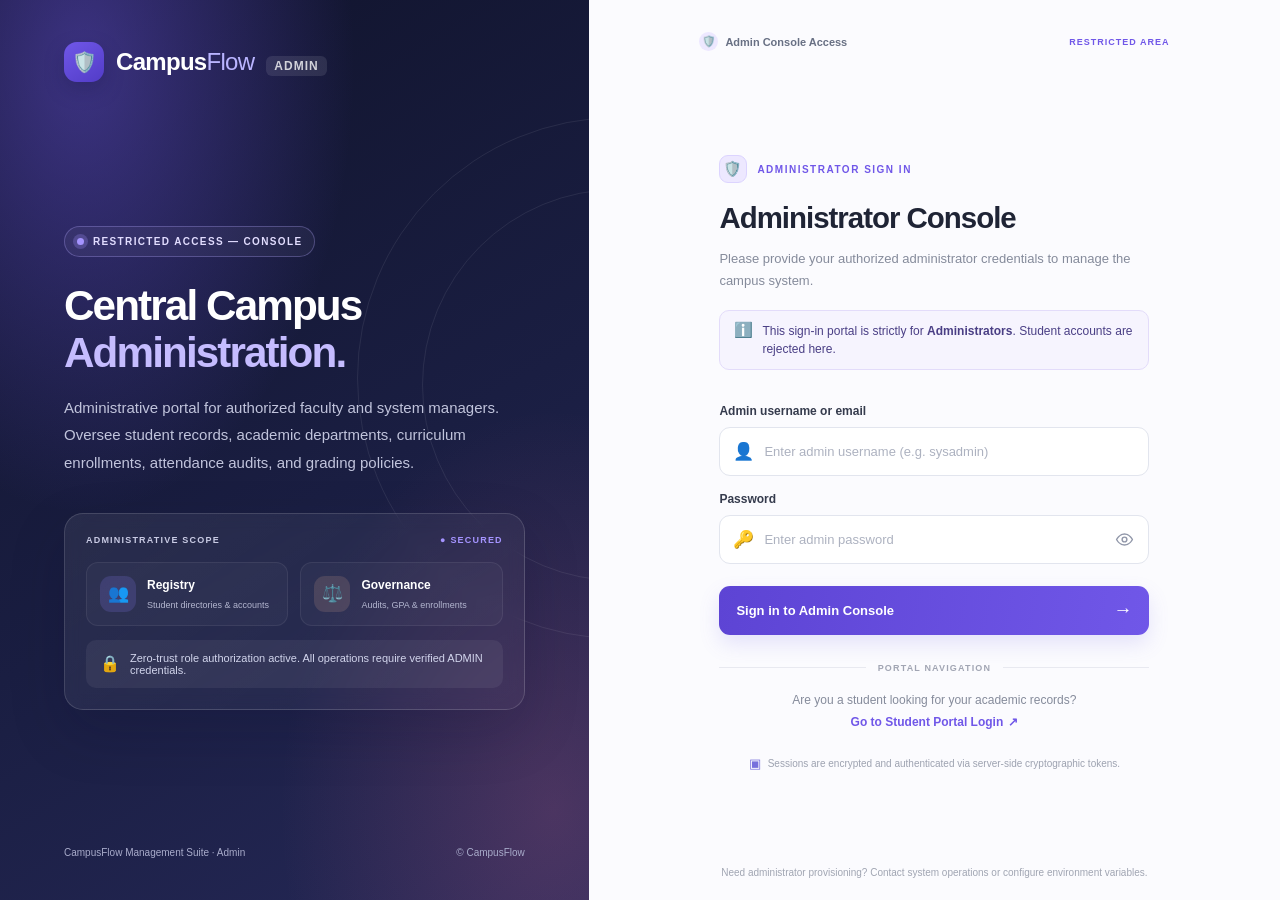
==== frontend/admin-login.html @ 9477fa02 "feat: implement completely separate portals and distinct login pages for admin and student" ====
<!doctype html>
<html lang="en">
<head>
  <meta charset="utf-8">
  <meta name="viewport" content="width=device-width, initial-scale=1">
  <title>CampusFlow | Admin Console Sign In</title>
  <link rel="stylesheet" href="style.css">
  <script src="admin-login.js" defer></script>
</head>
<body>
<div class="auth-screen">
  <div class="auth-layout">

    <!-- LEFT: Administrative security showcase -->
    <aside class="auth-showcase" style="background: radial-gradient(ellipse at 14% 7%, rgba(112, 87, 232, 0.45), transparent 38%), radial-gradient(ellipse at 94% 90%, rgba(237, 112, 154, 0.2), transparent 35%), linear-gradient(150deg, #10132b 0%, #1a1e42 55%, #252857 100%);" aria-label="Administrator Console Introduction">
      <a class="auth-showcase-brand" href="/admin-login.html">
        <span class="brand-icon" style="background: linear-gradient(145deg, #7057e8, #523cc7);">🛡️</span>
        <span>Campus<span class="brand-light">Flow</span> <small style="font-size:12px;opacity:0.8;font-weight:700;letter-spacing:1px;margin-left:6px;padding:3px 8px;border-radius:6px;background:rgba(255,255,255,0.12);">ADMIN</small></span>
      </a>
      <div class="showcase-content">
        <span class="showcase-pill" style="border-color:rgba(180,165,255,0.3);color:#e2ddff;">
          <span class="live-dot" style="background:#a594ff;box-shadow:0 0 0 4px rgba(165,148,255,0.25);"></span> RESTRICTED ACCESS — CONSOLE
        </span>
        <h2>Central Campus<br><span style="color:#c5bcff;">Administration.</span></h2>
        <p>Administrative portal for authorized faculty and system managers. Oversee student records, academic departments, curriculum enrollments, attendance audits, and grading policies.</p>
        
        <div class="showcase-visual" style="border-color:rgba(255,255,255,0.15);" aria-hidden="true">
          <div class="visual-topline">
            <span>ADMINISTRATIVE SCOPE</span>
            <span class="visual-status" style="color:#a594ff;">● SECURED</span>
          </div>
          <div class="visual-stat-row">
            <div class="visual-stat">
              <span class="visual-icon violet">👥</span>
              <strong>Registry</strong>
              <small>Student directories & accounts</small>
            </div>
            <div class="visual-stat">
              <span class="visual-icon peach">⚖️</span>
              <strong>Governance</strong>
              <small>Audits, GPA & enrollments</small>
            </div>
          </div>
          <div style="margin-top:14px;padding:12px 14px;border-radius:10px;background:rgba(255,255,255,0.06);font-size:11px;color:#d2d5ec;display:flex;align-items:center;gap:10px;">
            <span style="font-size:16px;">🔒</span>
            <span>Zero-trust role authorization active. All operations require verified ADMIN credentials.</span>
          </div>
        </div>
      </div>
      <div class="showcase-footer">
        <span>CampusFlow Management Suite · Admin</span>
        <span>© CampusFlow</span>
      </div>
    </aside>

    <!-- RIGHT: Admin sign-in panel -->
    <main class="auth-panel">
      <div class="auth-panel-top">
        <span class="secure-label">
          <span style="background:#ede8ff;color:#5b45d9;">🛡️</span> Admin Console Access
        </span>
        <span class="auth-step-label" style="color:#7057e8;">RESTRICTED AREA</span>
      </div>

      <section class="auth-card">
        <div class="auth-mobile-brand">
          <span class="brand-icon">🛡️</span>
          <span>Campus<span class="brand-light">Flow</span> Admin</span>
        </div>

        <div class="auth-heading-mark" style="color:#7057e8;">
          <span class="heading-mark-icon" style="background:#ede8ff;color:#5b45d9;border-color:#dcd4ff;">🛡️</span>
          <span>ADMINISTRATOR SIGN IN</span>
        </div>

        <h1>Administrator Console</h1>
        <p class="subtitle">Please provide your authorized administrator credentials to manage the campus system.</p>

        <!-- SECURITY NOTICE BANNER -->
        <div style="margin-top:18px;padding:11px 14px;border-radius:10px;background:#f6f4fe;border:1px solid #e3dcfa;color:#4a3f85;font-size:12px;line-height:1.5;display:flex;align-items:flex-start;gap:9px;">
          <span style="font-size:15px;line-height:1;">ℹ️</span>
          <div>This sign-in portal is strictly for <strong>Administrators</strong>. Student accounts are rejected here.</div>
        </div>

        <!-- ADMIN LOGIN FORM -->
        <form id="adminLoginForm" class="auth-form" novalidate>
          <label for="adminUsername">Admin username or email</label>
          <div class="auth-input-wrap">
            <span class="input-icon" aria-hidden="true">👤</span>
            <input id="adminUsername" autocomplete="username" required placeholder="Enter admin username (e.g. sysadmin)">
          </div>

          <label for="adminPassword">Password</label>
          <div class="auth-input-wrap">
            <span class="input-icon" aria-hidden="true">🔑</span>
            <input id="adminPassword" type="password" autocomplete="current-password" required placeholder="Enter admin password">
            <button type="button" class="password-toggle" data-toggle-password="adminPassword" aria-label="Show password" aria-pressed="false">
              <svg viewBox="0 0 24 24" aria-hidden="true">
                <path class="eye-open" d="M2 12s3.6-7 10-7 10 7 10 7-3.6 7-10 7S2 12 2 12Z"/>
                <circle class="eye-open" cx="12" cy="12" r="3"/>
                <path class="eye-closed" d="M3 3l18 18M10.6 5.1A10.4 10.4 0 0 1 12 5c6.4 0 10 7 10 7a17 17 0 0 1-3.1 3.9M6.6 6.6C3.8 8.4 2 12 2 12s3.6 7 10 7a9.7 9.7 0 0 0 5.4-1.6M9.9 9.9a3 3 0 0 0 4.2 4.2"/>
              </svg>
            </button>
          </div>

          <p class="caps-warning hidden" id="adminCaps">⚠ Caps Lock is on</p>
          <p id="adminMessage" class="auth-message hidden" aria-live="polite"></p>

          <button class="primary-button auth-submit" id="adminSubmit" type="submit" style="background:linear-gradient(100deg,#5d44d4,#7057e8);">
            <span>Sign in to Admin Console</span>
            <span aria-hidden="true">→</span>
          </button>
        </form>

        <div class="auth-divider">
          <span></span>
          <small>PORTAL NAVIGATION</small>
          <span></span>
        </div>

        <!-- QUICK PORTAL SWITCHER -->
        <p class="auth-switch" style="margin-top:20px;">
          Are you a student looking for your academic records?
          <br>
          <a href="/student-login.html" class="text-button" style="display:inline-flex;align-items:center;gap:5px;margin-top:6px;font-weight:750;color:#7057e8;text-decoration:none;">
            <span>Go to Student Portal Login</span>
            <span>↗</span>
          </a>
        </p>

        <p class="auth-footnote">
          <span aria-hidden="true">▣</span>
          Sessions are encrypted and authenticated via server-side cryptographic tokens.
        </p>
      </section>

      <p class="auth-panel-bottom">
        Need administrator provisioning? Contact system operations or configure environment variables.
      </p>
    </main>
  </div>
</div>
</body>
</html>
---- frontend/style.css ----
:root {
  --purple: #7057e8;
  --purple-dark: #5d43d4;
  --purple-light: #f0edff;
  --ink: #292640;
  --muted: #89869f;
  --border: #ebe9f3;
  --surface: #fff;
  --page: #f8f7fc;
  --green: #20b58b;
  --orange: #fa9b4f;
  --pink: #ed709a;
}

* {
  box-sizing: border-box;
}

body {
  margin: 0;
  background: var(--page);
  color: var(--ink);
  font: 14px Inter, -apple-system, BlinkMacSystemFont, "Segoe UI", sans-serif;
}

button,
input,
select {
  font: inherit;
}

button {
  cursor: pointer;
}

button:focus-visible,
input:focus-visible,
select:focus-visible {
  outline: 2px solid var(--purple);
  outline-offset: 2px;
}

.hidden {
  display: none !important;
}

/* SIDEBAR */

.sidebar {
  position: fixed;
  inset: 0 auto 0 0;
  width: 248px;
  padding: 28px 16px 20px;
  background: radial-gradient(ellipse at 15% 0%, rgba(130, 112, 255, 0.28), transparent 50%),
              radial-gradient(ellipse at 95% 85%, rgba(237, 112, 154, 0.16), transparent 45%),
              linear-gradient(175deg, #181c38 0%, #22254b 55%, #181a36 100%);
  border-right: 1px solid rgba(255, 255, 255, 0.08);
  box-shadow: 4px 0 24px rgba(16, 14, 52, 0.2);
  display: flex;
  flex-direction: column;
  z-index: 10;
  overflow-y: auto;
}

.brand {
  display: flex;
  align-items: center;
  gap: 12px;
  padding: 0 10px 32px;
  color: #ffffff;
  text-decoration: none;
  font-size: 20px;
  font-weight: 800;
  letter-spacing: -0.5px;
}

.brand-icon {
  width: 38px;
  height: 38px;
  display: grid;
  place-items: center;
  border-radius: 12px;
  background: linear-gradient(135deg, #9a8bff, #7163ed);
  box-shadow: 0 8px 20px rgba(112, 99, 237, 0.4);
  color: white;
  font-size: 20px;
  font-weight: 800;
}

.brand-light {
  font-weight: 500;
  color: #b9b4ff;
}

.side-label,
.eyebrow {
  font-size: 10px;
  font-weight: 800;
  letter-spacing: 1.4px;
}

.side-label {
  color: #8f8bb3;
  padding-left: 12px;
  margin: 0 0 14px;
  text-transform: uppercase;
}

.eyebrow {
  color: #a29eb8;
}

.navigation {
  display: grid;
  gap: 6px;
}

.nav-item {
  width: 100%;
  border: 0;
  background: transparent;
  color: #b7b4d3;
  border-radius: 12px;
  padding: 9px 12px;
  display: flex;
  align-items: center;
  gap: 10px;
  text-align: left;
  font-weight: 600;
  font-size: 13.5px;
  transition: all 0.2s cubic-bezier(0.4, 0, 0.2, 1);
  position: relative;
}

.nav-label {
  flex: 1;
}

.nav-icon {
  width: 30px;
  height: 30px;
  display: inline-grid;
  place-items: center;
  border-radius: 9px;
  font-size: 13.5px;
  transition: transform 0.2s ease, background 0.2s ease;
  flex-shrink: 0;
}

.nav-item:hover .nav-icon {
  transform: scale(1.12);
}

/* Individual page icon colors */
.nav-item[data-page="overview"] .nav-icon {
  background: rgba(147, 112, 255, 0.22);
  color: #b8a6ff;
}

.nav-item[data-page="students"] .nav-icon {
  background: rgba(32, 181, 139, 0.22);
  color: #4ade80;
}

.nav-item[data-page="departments"] .nav-icon {
  background: rgba(250, 155, 79, 0.22);
  color: #fb923c;
}

.nav-item[data-page="courses"] .nav-icon {
  background: rgba(56, 189, 248, 0.22);
  color: #38bdf8;
}

.nav-item[data-page="enrollments"] .nav-icon {
  background: rgba(192, 132, 252, 0.22);
  color: #d8b4fe;
}

.nav-item[data-page="attendance"] .nav-icon {
  background: rgba(237, 112, 154, 0.22);
  color: #f472b6;
}

.nav-item[data-page="grades"] .nav-icon {
  background: rgba(251, 191, 36, 0.22);
  color: #fbbf24;
}

.nav-item[data-page="reports"] .nav-icon {
  background: rgba(45, 212, 191, 0.22);
  color: #2dd4bf;
}

.nav-item:hover {
  background: rgba(255, 255, 255, 0.08);
  color: #ffffff;
  transform: translateX(3px);
}

.nav-item.active {
  background: linear-gradient(135deg, #7057e8, #866ff3);
  color: #ffffff;
  box-shadow: 0 6px 18px rgba(112, 87, 232, 0.45);
  transform: translateX(0);
}

.nav-item.active .nav-icon {
  background: rgba(255, 255, 255, 0.24) !important;
  color: #ffffff !important;
  box-shadow: 0 2px 6px rgba(0, 0, 0, 0.15);
}

/* Nav Counter Badges */
#navStudentCount,
#navEnrollmentCount {
  background: rgba(255, 255, 255, 0.12);
  color: #cfcbf5;
  font-size: 11px;
  font-weight: 750;
  padding: 2px 7px;
  border-radius: 10px;
  border: 1px solid rgba(255, 255, 255, 0.1);
  min-width: 14px;
  text-align: center;
  transition: all 0.2s ease;
}

.nav-item:hover #navStudentCount,
.nav-item:hover #navEnrollmentCount {
  background: rgba(255, 255, 255, 0.2);
  color: #ffffff;
}

.nav-item.active #navStudentCount,
.nav-item.active #navEnrollmentCount {
  background: rgba(255, 255, 255, 0.28);
  color: #ffffff;
  border-color: rgba(255, 255, 255, 0.4);
}

/* Sidebar Help Banner */
.sidebar-help {
  margin-top: auto;
  padding: 16px;
  background: linear-gradient(145deg, rgba(112, 87, 232, 0.24), rgba(237, 112, 154, 0.14));
  border: 1px solid rgba(255, 255, 255, 0.12);
  border-radius: 16px;
  box-shadow: inset 0 1px 1px rgba(255, 255, 255, 0.15);
}

.sidebar-help h3 {
  margin: 0 0 6px;
  font-size: 13px;
  font-weight: 750;
  color: #ffffff;
  display: flex;
  align-items: center;
  gap: 6px;
}

.sidebar-help h3::before {
  content: "✦";
  color: #fbbf24;
  font-size: 12px;
}

.sidebar-help p {
  color: #aba6cf;
  line-height: 1.5;
  font-size: 11.5px;
  margin: 0 0 10px;
}

.sidebar-help .text-button {
  border: 0;
  background: rgba(112, 87, 232, 0.35);
  color: #d8d3ff;
  font-weight: 700;
  font-size: 11px;
  padding: 6px 12px;
  border-radius: 8px;
  border: 1px solid rgba(255, 255, 255, 0.15);
  transition: all 0.2s ease;
  cursor: pointer;
}

.sidebar-help .text-button:hover {
  background: var(--purple);
  color: #ffffff;
  transform: translateY(-1px);
  box-shadow: 0 4px 12px rgba(112, 87, 232, 0.4);
}

.text-button {
  border: 0;
  background: transparent;
  color: var(--purple);
  font-weight: 700;
  padding: 6px 0;
}

/* MAIN LAYOUT */

.main-content {
  margin-left: 248px;
  min-height: 100vh;
  padding: 0 35px 45px;
}

.topbar {
  min-height: 72px;
  display: flex;
  align-items: center;
  justify-content: space-between;
  gap: 18px;
  border-bottom: 1px solid var(--border);
  margin-bottom: 28px;
}

.breadcrumb {
  color: var(--muted);
  font-size: 12px;
}

.breadcrumb strong {
  color: var(--ink);
}

.topbar-actions {
  display: flex;
  align-items: center;
  gap: 12px;
}

.global-search,
.filter-bar input,
.filter-bar select {
  border: 1px solid var(--border);
  background: white;
  border-radius: 10px;
  padding: 11px 13px;
  color: var(--ink);
}

.global-search {
  width: 220px;
}

.admin-avatar {
  width: 34px;
  height: 34px;
  display: grid;
  place-items: center;
  background: var(--purple-light);
  border-radius: 50%;
  color: var(--purple);
  font-weight: 800;
}

.admin-name {
  font-size: 12px;
  font-weight: 700;
}

.menu-button {
  display: none;
}

/* HEADINGS AND BUTTONS */

.page-heading {
  display: flex;
  justify-content: space-between;
  align-items: center;
  gap: 20px;
  margin: 26px 0 28px;
}

.eyebrow {
  margin: 0 0 12px;
}

h1 {
  margin: 0;
  font-size: clamp(25px, 3vw, 31px);
  letter-spacing: -1px;
}

h2 {
  font-size: 17px;
  margin: 0 0 8px;
}

h3 {
  margin: 0;
  font-size: 16px;
}

.subtitle {
  margin: 10px 0 0;
  color: var(--muted);
  line-height: 1.6;
}

.primary-button,
.secondary-button {
  border-radius: 10px;
  padding: 12px 17px;
  font-weight: 700;
  border: 1px solid transparent;
  white-space: nowrap;
}

.primary-button {
  color: white;
  background: var(--purple);
  box-shadow: 0 5px 13px #7057e826;
}

.primary-button:hover {
  background: var(--purple-dark);
}

.secondary-button {
  color: var(--ink);
  background: white;
  border-color: var(--border);
}

button:disabled {
  opacity: 0.55;
  cursor: not-allowed;
}

.heading-actions {
  display: flex;
  gap: 10px;
  flex-wrap: wrap;
}

/* DASHBOARD */

.stats-grid {
  display: grid;
  grid-template-columns: repeat(4, minmax(0, 1fr));
  gap: 17px;
  margin-bottom: 22px;
}

.stats-grid.three {
  grid-template-columns: repeat(3, minmax(0, 1fr));
}

.stat-card,
.panel {
  background: white;
  border: 1px solid var(--border);
  border-radius: 17px;
  padding: 23px;
  box-shadow: 0 4px 18px #30245c04;
}

.stat-top {
  display: flex;
  align-items: center;
  justify-content: space-between;
  color: var(--muted);
  font-weight: 650;
  font-size: 12px;
}

.stat-top span {
  color: var(--purple);
}

.stat-number {
  font-size: 31px;
  font-weight: 800;
  letter-spacing: -1px;
  margin: 16px 0 5px;
}

.stat-caption,
.muted {
  color: var(--muted);
  font-size: 12px;
  line-height: 1.6;
}

.dashboard-grid {
  display: grid;
  grid-template-columns: 1.2fr 0.9fr;
  gap: 18px;
  margin-bottom: 22px;
}

.panel {
  margin-bottom: 22px;
  min-width: 0;
}

.breakdown {
  display: grid;
  gap: 18px;
  margin-top: 25px;
}

.year-row-label,
.capacity-label {
  display: flex;
  justify-content: space-between;
  margin-bottom: 8px;
  color: var(--muted);
  font-size: 12px;
}

.year-row-label strong,
.capacity-label strong {
  color: var(--ink);
}

.year-track {
  height: 9px;
  background: var(--purple-light);
  border-radius: 99px;
  overflow: hidden;
}

.year-track span {
  display: block;
  height: 100%;
  background: var(--purple);
  border-radius: 99px;
  transition: width 0.25s ease;
}

.status-overview {
  display: grid;
  gap: 16px;
  margin: 24px 0;
}

.status-summary-row {
  display: grid;
  grid-template-columns: 1fr 35px 42px;
  align-items: center;
  gap: 10px;
}

.status-summary-row > strong,
.status-summary-row > span:last-child {
  text-align: right;
}

.info-banner {
  padding: 15px;
  border-radius: 12px;
  background: #f7f4ff;
  color: var(--purple);
  line-height: 1.5;
}

/* TABLES */

.panel-heading {
  display: flex;
  align-items: center;
  justify-content: space-between;
  gap: 16px;
  margin-bottom: 18px;
}

.panel-heading .muted {
  margin: 5px 0 0;
}

.table-wrap {
  width: 100%;
  overflow: auto;
}

table {
  width: 100%;
  border-collapse: collapse;
  white-space: nowrap;
}

th {
  text-align: left;
  color: var(--muted);
  font-size: 10px;
  letter-spacing: 0.8px;
  font-weight: 800;
  padding: 13px 12px;
  border-bottom: 1px solid var(--border);
}

td {
  padding: 13px 12px;
  border-bottom: 1px solid #f0eef6;
  vertical-align: middle;
}

tbody tr:last-child td {
  border-bottom: 0;
}

tbody tr:hover {
  background: #fcfbff;
}

.student-cell {
  display: flex;
  align-items: center;
  gap: 11px;
  min-width: 175px;
}

.student-avatar {
  width: 38px;
  height: 38px;
  display: grid;
  place-items: center;
  flex-shrink: 0;
  border-radius: 12px;
  background: var(--purple-light);
  color: var(--purple);
  font-size: 11px;
  font-weight: 800;
}

.student-name {
  display: grid;
  gap: 4px;
}

.student-name strong {
  font-size: 12px;
}

.student-name span,
.table-sub {
  display: block;
  color: var(--muted);
  font-size: 11px;
  margin-top: 4px;
}

.small-action {
  padding: 7px 9px;
  background: white;
  border: 1px solid var(--border);
  border-radius: 8px;
  color: var(--ink);
  font-size: 11px;
  font-weight: 700;
  margin-right: 5px;
}

.small-action:hover {
  border-color: var(--purple);
  color: var(--purple);
}

.danger-action {
  color: #cf4770;
}

.action-cell {
  white-space: nowrap;
}

.empty-state {
  padding: 28px;
  text-align: center;
  color: var(--muted);
}

.filter-bar {
  display: flex;
  gap: 10px;
  margin-bottom: 20px;
}

.filter-bar input {
  flex: 1;
  min-width: 150px;
}

/* COURSE CARDS */

.course-grid {
  display: grid;
  grid-template-columns: repeat(3, minmax(0, 1fr));
  gap: 17px;
  align-items: start;
}

.course-card {
  padding: 22px;
  background: white;
  border: 1px solid var(--border);
  border-radius: 16px;
  min-width: 0;
  box-shadow: 0 4px 18px #30245c04;
}

.course-card h3 {
  margin: 18px 0 8px;
  line-height: 1.4;
  overflow-wrap: anywhere;
}

.course-card > p {
  color: var(--muted);
  font-size: 12px;
  line-height: 1.6;
  min-height: 20px;
}

.course-card-top {
  display: flex;
  align-items: center;
  justify-content: space-between;
  gap: 10px;
}

.course-symbol {
  width: 42px;
  height: 42px;
  border-radius: 13px;
  display: grid;
  place-items: center;
  background: var(--purple-light);
  color: var(--purple);
  font-size: 19px;
  flex-shrink: 0;
}

.tone-1 {
  background: #fff1df;
  color: #d88828;
}

.tone-2 {
  background: #e5f8f1;
  color: #209d79;
}

.tone-3 {
  background: #ffedf3;
  color: #d95b86;
}

.course-code {
  color: var(--muted);
  font-size: 11px;
  font-weight: 800;
  letter-spacing: 0.5px;
  overflow-wrap: anywhere;
}

.capacity-label {
  margin-top: 18px;
}

.course-bottom {
  display: flex;
  justify-content: space-between;
  align-items: center;
  flex-wrap: wrap;
  gap: 8px;
  margin-top: 17px;
  color: var(--muted);
  font-size: 11px;
}

.empty-card {
  grid-column: 1 / -1;
}

/* NEW: STUDENTS LISTED INSIDE EACH COURSE */

.course-student-section {
  margin-top: 20px;
  padding-top: 17px;
  border-top: 1px solid var(--border);
}

.course-student-section h4 {
  display: flex;
  align-items: center;
  justify-content: space-between;
  gap: 10px;
  margin: 0 0 13px;
  font-size: 13px;
  color: var(--ink);
}

.course-student-count {
  display: inline-flex;
  align-items: center;
  justify-content: center;
  min-width: 25px;
  height: 25px;
  padding: 0 7px;
  background: var(--purple-light);
  color: var(--purple);
  border-radius: 8px;
  font-size: 11px;
  font-weight: 800;
}

.course-student-list {
  display: flex;
  flex-direction: column;
  gap: 10px;
  max-height: 310px;
  overflow-y: auto;
}

.course-student {
  display: flex;
  align-items: center;
  gap: 10px;
  min-width: 0;
  padding: 10px;
  border: 1px solid var(--border);
  border-radius: 12px;
  background: #fff;
}

.course-student .student-avatar {
  width: 36px;
  height: 36px;
}

.course-student-info {
  display: flex;
  flex: 1;
  flex-direction: column;
  gap: 4px;
  min-width: 0;
}

.course-student-info strong {
  font-size: 12px;
  color: var(--ink);
  overflow-wrap: anywhere;
}

.course-student-info span {
  color: var(--muted);
  font-size: 10px;
  line-height: 1.4;
  white-space: normal;
  overflow-wrap: anywhere;
}

.course-student .status-pill {
  flex-shrink: 0;
  font-size: 10px;
  padding: 4px 7px;
}

.course-empty-students {
  margin: 0;
  padding: 13px;
  background: #faf9ff;
  border: 1px dashed #ded8f5;
  border-radius: 10px;
  color: var(--muted);
  font-size: 12px;
  line-height: 1.6;
  min-height: auto !important;
}

/* STATUS PILLS */

.status-pill {
  display: inline-flex;
  align-items: center;
  justify-content: center;
  width: max-content;
  max-width: 100%;
  padding: 5px 10px;
  border-radius: 8px;
  font-size: 11px;
  font-weight: 750;
}

.status-active {
  background: #e2f8f0;
  color: #139b76;
}

.status-pending {
  background: #fff1dc;
  color: #c57917;
}

.status-inactive {
  background: #ffeaf1;
  color: #d34d7b;
}

/* REPORTS */

.report-grid {
  display: grid;
  grid-template-columns: repeat(3, minmax(0, 1fr));
  gap: 17px;
}

.report-panel p {
  color: var(--muted);
  line-height: 1.7;
  min-height: 42px;
}

/* MODALS */

.modal-backdrop {
  position: fixed;
  inset: 0;
  background: #211a3b70;
  display: flex;
  align-items: center;
  justify-content: center;
  padding: 20px;
  z-index: 50;
  overflow-y: auto;
}

.modal {
  width: min(650px, 100%);
  max-height: calc(100vh - 40px);
  overflow: auto;
  background: white;
  border-radius: 20px;
  padding: 28px;
  box-shadow: 0 24px 80px #1e153333;
}

.wide-modal {
  width: min(1100px, 100%);
}

.modal-heading {
  display: flex;
  justify-content: space-between;
  align-items: flex-start;
  gap: 16px;
  margin-bottom: 22px;
}

.modal-heading h2 {
  font-size: 23px;
  letter-spacing: -0.5px;
}

.close-button {
  width: 38px;
  height: 38px;
  border: 0;
  border-radius: 10px;
  background: #f5f3fb;
  color: var(--muted);
  font-size: 25px;
  line-height: 1;
  flex-shrink: 0;
}

.close-button:hover {
  background: var(--purple-light);
  color: var(--purple);
}

.form-grid {
  display: grid;
  grid-template-columns: 1fr 1fr;
  gap: 18px 20px;
}

.form-grid label,
.stack-form label {
  display: grid;
  gap: 8px;
  color: #77728f;
  font-size: 11px;
  font-weight: 750;
}

.form-grid input,
.form-grid select,
.stack-form input,
.stack-form select,
.pdf-preview input {
  width: 100%;
  padding: 12px;
  border: 1px solid #e4e0ef;
  border-radius: 10px;
  background: white;
  color: var(--ink);
  min-width: 0;
}

.full-width {
  grid-column: 1 / -1;
}

.modal-actions {
  display: flex;
  justify-content: flex-end;
  gap: 10px;
  margin-top: 24px;
}

.form-error,
.error-text {
  color: #c73962;
  background: #fff0f4;
  padding: 10px 12px;
  border-radius: 9px;
  font-size: 12px;
  line-height: 1.5;
}

.form-message {
  color: var(--green);
  font-size: 12px;
}

.stack-form {
  display: grid;
  gap: 16px;
}

.stack-form .primary-button {
  justify-self: start;
}

.inline-actions {
  margin-top: 10px;
}

/* GPA RESULT */

.gpa-result {
  margin-top: 22px;
  padding: 20px;
  border-radius: 14px;
  background: var(--purple-light);
  display: grid;
  gap: 5px;
  color: var(--purple);
}

.gpa-result strong {
  font-size: 35px;
}

.gpa-result small {
  color: var(--muted);
}

/* PDF IMPORT */

.pdf-dropzone {
  border: 1px dashed #c9c1ed;
  border-radius: 14px;
  background: #fbfaff;
  padding: 24px;
  display: grid;
  gap: 9px;
  text-align: center;
  cursor: pointer;
}

.pdf-dropzone:hover {
  border-color: var(--purple);
  background: #f7f4ff;
}

.pdf-dropzone input {
  margin: 12px auto 0;
  max-width: 100%;
}

.pdf-preview {
  max-height: 350px;
  overflow: auto;
}

.pdf-preview input {
  min-width: 120px;
  padding: 8px;
  font-size: 12px;
}

.table-sub {
  white-space: normal;
}

/* TOAST */

.toast {
  position: fixed;
  bottom: 25px;
  right: 25px;
  max-width: min(400px, calc(100vw - 40px));
  padding: 14px 18px;
  background: #292640;
  color: white;
  border-radius: 12px;
  box-shadow: 0 12px 30px #201a3b33;
  z-index: 100;
  opacity: 0;
  transform: translateY(10px);
  pointer-events: none;
  transition: 0.2s;
}

.toast.show {
  opacity: 1;
  transform: translateY(0);
}

/* RESPONSIVE DESIGN */

@media (max-width: 1200px) {
  .stats-grid {
    grid-template-columns: repeat(2, minmax(0, 1fr));
  }

  .course-grid {
    grid-template-columns: repeat(2, minmax(0, 1fr));
  }

  .report-grid {
    grid-template-columns: repeat(2, minmax(0, 1fr));
  }
}

@media (max-width: 850px) {
  .sidebar {
    transform: translateX(-100%);
    transition: transform 0.2s;
  }

  .sidebar.open {
    transform: translateX(0);
  }

  .main-content {
    margin-left: 0;
    padding: 0 18px 30px;
  }

  .menu-button {
    display: block;
    border: 0;
    background: white;
    border-radius: 9px;
    padding: 8px;
  }

  .topbar {
    justify-content: flex-start;
    flex-wrap: wrap;
    padding: 12px 0;
  }

  .topbar-actions {
    margin-left: auto;
  }

  .global-search {
    width: min(190px, 35vw);
  }

  .dashboard-grid {
    grid-template-columns: 1fr;
  }

  .page-heading {
    align-items: flex-start;
    flex-wrap: wrap;
  }

  .course-grid {
    grid-template-columns: repeat(2, minmax(0, 1fr));
  }
}

@media (max-width: 560px) {
  .main-content {
    padding: 0 12px 24px;
  }

  .stats-grid,
  .stats-grid.three,
  .course-grid,
  .report-grid {
    grid-template-columns: 1fr;
  }

  .topbar-actions {
    width: 100%;
    margin: 0;
  }

  .global-search {
    flex: 1;
    width: 100%;
  }

  .admin-name {
    display: none;
  }

  .filter-bar {
    flex-wrap: wrap;
  }

  .filter-bar input {
    flex-basis: 100%;
  }

  .form-grid {
    grid-template-columns: 1fr;
  }

  .full-width {
    grid-column: auto;
  }

  .modal {
    padding: 20px;
  }

  .modal-actions {
    flex-wrap: wrap;
  }

  .heading-actions {
    width: 100%;
  }

  .heading-actions button {
    flex: 1;
  }

  .stat-card {
    padding: 18px;
  }

  .course-student {
    flex-wrap: wrap;
  }
}

/* CampusFlow additions: login, role-based controls, attendance and accounts */
.login-screen{position:fixed;inset:0;z-index:10000;background:linear-gradient(135deg,#f8f5ee,#edf4f5);display:flex;align-items:center;justify-content:center;padding:24px;overflow:auto}.login-screen.hidden{display:none}.login-card{background:#fff;border:1px solid #e6e8eb;border-radius:24px;box-shadow:0 24px 70px rgba(28,45,60,.12);width:min(100%,440px);padding:34px}.login-brand{display:flex;align-items:center;gap:10px;font-size:23px;font-weight:800;margin-bottom:28px}.login-card h1{font-size:30px;margin:8px 0}.login-hint{display:flex;flex-direction:column;gap:5px;background:#f7f8fa;border-radius:12px;padding:13px;margin-top:20px;font-size:12px;color:#626b76}.small-button{padding:7px 10px;font-size:12px}.admin-only.hidden,.admin-faculty-only.hidden{display:none!important}.status-attendance{display:inline-flex;border-radius:999px;padding:5px 9px;font-size:12px;font-weight:700}.attendance-present{background:#e6f6ed;color:#18734a}.attendance-absent{background:#fdebec;color:#a62e38}.attendance-late{background:#fff1d8;color:#8b5a00}.attendance-excused{background:#eaf1ff;color:#315ca8}.login-card .form-message{min-height:18px}.login-card .form-message.error-text{color:#b42318}.login-card input{width:100%}

/* Role-based UI mirrors server-side permissions (server remains authoritative). */
body[data-role="FACULTY"] #addStudentButton,body[data-role="FACULTY"] #addStudentTop,body[data-role="FACULTY"] #uploadPdfButton,body[data-role="FACULTY"] #addCourseButton,body[data-role="FACULTY"] #addEnrollmentButton,body[data-role="FACULTY"] [data-edit-student],body[data-role="FACULTY"] [data-delete-student],body[data-role="FACULTY"] [data-edit-course],body[data-role="FACULTY"] [data-delete-course],body[data-role="FACULTY"] [data-drop-enrollment]{display:none!important}


/* LOGIN AND SIGNUP */
.auth-screen {
  min-height: 100vh;
  display: grid;
  place-items: center;
  padding: 28px 16px;
  background: radial-gradient(circle at top left, #eeeaff 0, transparent 42%), var(--page);
}
.auth-card {
  width: min(100%, 440px);
  background: #fff;
  border: 1px solid var(--border);
  border-radius: 22px;
  padding: 34px;
  box-shadow: 0 18px 60px #30245c12;
}
.auth-brand { display:flex; align-items:center; gap:10px; font-size:21px; font-weight:800; margin-bottom:32px; }
.auth-card .eyebrow { margin-bottom:10px; }
.auth-card h1 { font-size:29px; }
.auth-form { display:grid; gap:10px; margin-top:24px; }
.auth-form label { font-size:12px; font-weight:750; margin-top:4px; }
.auth-form input { width:100%; border:1px solid var(--border); border-radius:10px; padding:13px 14px; background:#fff; color:var(--ink); }
.auth-form input:focus { border-color:var(--purple); outline:2px solid #7057e822; }
.auth-submit { width:100%; margin-top:10px; }
.auth-message { margin:3px 0; font-size:12px; line-height:1.5; color:#b42318; }
.auth-message.success { color:#16805d; }
.auth-switch { margin:22px 0 0; text-align:center; color:var(--muted); font-size:12px; }
.auth-switch .text-button { padding:0 3px; }
.auth-footnote { border-top:1px solid var(--border); padding-top:16px; margin:22px 0 0; color:var(--muted); font-size:11px; text-align:center; }
.logout-button { padding:9px 12px; }
@media (max-width: 480px) { .auth-card { padding:26px 21px; } }


/* PROFESSIONAL CAMPUSFLOW AUTH EXPERIENCE */
.auth-screen{position:fixed;inset:0;z-index:10000;display:block;min-height:100vh;overflow-y:auto;padding:0;background:#f7f8fc;color:#1d2433;font-family:Inter,-apple-system,BlinkMacSystemFont,"Segoe UI",sans-serif}
.auth-layout{display:grid;grid-template-columns:minmax(380px,0.92fr) minmax(470px,1.08fr);min-height:100vh}
.auth-showcase{position:relative;display:flex;flex-direction:column;justify-content:space-between;min-height:100vh;overflow:hidden;padding:42px clamp(30px,5vw,76px);color:#fff;background:radial-gradient(ellipse at 14% 7%,rgba(130,112,255,.35),transparent 34%),radial-gradient(ellipse at 94% 90%,rgba(86,112,216,.28),transparent 32%),linear-gradient(145deg,#191d39 0%,#26274d 55%,#303466 100%)}
.auth-showcase:before,.auth-showcase:after{content:"";position:absolute;border:1px solid rgba(255,255,255,.08);border-radius:50%;pointer-events:none}.auth-showcase:before{width:520px;height:520px;right:-290px;top:13%}.auth-showcase:after{width:390px;height:390px;right:-225px;top:21%}
.auth-showcase-brand{position:relative;z-index:1;display:inline-flex;align-items:center;gap:12px;width:max-content;color:#fff;text-decoration:none;font-size:24px;font-weight:800;letter-spacing:-.7px}.auth-showcase-brand .brand-icon,.auth-mobile-brand .brand-icon{display:grid;place-items:center;width:40px;height:40px;border-radius:13px;background:linear-gradient(145deg,#9a8bff,#7163ed);box-shadow:0 8px 20px #100e3440;color:#fff;font-size:20px}.auth-showcase-brand .brand-light,.auth-mobile-brand .brand-light{color:#b9b4ff}
.showcase-content{position:relative;z-index:1;width:min(100%,550px);margin:42px 0 35px}.showcase-pill{display:inline-flex;align-items:center;gap:9px;padding:9px 12px;border:1px solid #ffffff24;border-radius:999px;background:#ffffff0b;color:#d9d8ff;font-size:10px;font-weight:800;letter-spacing:1.35px}.live-dot{width:7px;height:7px;border-radius:50%;background:#8de1c2;box-shadow:0 0 0 4px #8de1c21c}.showcase-content h2{margin:25px 0 17px;color:#fff;font-size:clamp(34px,3.3vw,51px);line-height:1.12;letter-spacing:-1.9px;font-weight:750}.showcase-content h2 span{color:#b8b0ff}.showcase-content>p{max-width:450px;margin:0;color:#c1c4dc;font-size:15px;line-height:1.85}
.showcase-visual{position:relative;margin-top:36px;padding:21px;border:1px solid #ffffff21;border-radius:19px;background:linear-gradient(145deg,#ffffff12,#ffffff07);box-shadow:0 22px 55px #0b0d2b2b;backdrop-filter:blur(8px)}.visual-topline{display:flex;justify-content:space-between;align-items:center;color:#c9cbe4;font-size:9px;font-weight:800;letter-spacing:1.2px}.visual-status{color:#8de1c2;font-size:9px}.visual-stat-row{display:grid;grid-template-columns:1fr 1fr;gap:12px;margin-top:17px}.visual-stat{display:grid;grid-template-columns:37px 1fr;align-items:center;column-gap:10px;padding:13px;border:1px solid #ffffff12;border-radius:12px;background:#ffffff08}.visual-icon{grid-row:span 2;display:grid;place-items:center;width:36px;height:36px;border-radius:11px;font-size:17px}.visual-icon.violet{background:#8d80ff2e;color:#c5beff}.visual-icon.peach{background:#ffbd9c24;color:#ffc5a9}.visual-stat strong{color:#fff;font-size:12px}.visual-stat small{margin-top:3px;color:#b4b7d0;font-size:9px}.visual-chart{margin-top:13px;padding:14px 14px 9px;border-radius:12px;background:#11142d55}.chart-copy{display:flex;justify-content:space-between;gap:10px;color:#c0c3dd;font-size:10px}.chart-copy strong{color:#fff;font-size:10px}.chart-bars{display:flex;align-items:flex-end;gap:7px;height:46px;margin-top:13px}.chart-bars i{flex:1;height:var(--h,50%);border-radius:4px 4px 1px 1px;background:linear-gradient(180deg,#aaa0ff,#7770dc);opacity:.88}.chart-bars i:nth-child(1){height:25%}.chart-bars i:nth-child(2){height:42%}.chart-bars i:nth-child(3){height:33%}.chart-bars i:nth-child(4){height:58%}.chart-bars i:nth-child(5){height:47%}.chart-bars i:nth-child(6){height:68%}.chart-bars i:nth-child(7){height:52%}.chart-bars i:nth-child(8){height:76%}.chart-bars i:nth-child(9){height:61%}.chart-bars i:nth-child(10){height:88%}.chart-bars i:nth-child(11){height:73%}.chart-bars i:nth-child(12){height:100%}.showcase-footer{position:relative;z-index:1;display:flex;justify-content:space-between;gap:16px;color:#a9accb;font-size:10px}
.auth-panel{display:flex;flex-direction:column;align-items:center;justify-content:space-between;min-width:0;padding:32px clamp(24px,5vw,78px) 22px;background:#fbfbfe}.auth-panel-top{display:flex;align-items:center;justify-content:space-between;gap:12px;width:100%;max-width:470px}.secure-label{display:inline-flex;align-items:center;gap:7px;color:#687084;font-size:11px;font-weight:650}.secure-label span{display:grid;place-items:center;width:19px;height:19px;border-radius:50%;background:#e8f7ef;color:#24845a;font-size:11px}.auth-step-label{color:#9aa0b0;font-size:9px;font-weight:800;letter-spacing:1px;text-align:right}.auth-card{width:100%;max-width:430px;margin:auto;padding:40px 0 32px;border:0;border-radius:0;background:transparent;box-shadow:none}.auth-mobile-brand{display:none}.auth-heading-mark{display:flex;align-items:center;gap:10px;margin-bottom:17px;color:#7770dc;font-size:10px;font-weight:850;letter-spacing:1.5px}.heading-mark-icon{display:grid;place-items:center;width:28px;height:28px;border:1px solid #e3e0ff;border-radius:9px;background:#f0efff;color:#766de0;font-size:15px}.auth-card h1{margin:0;color:#1f2435;font-size:clamp(27px,2.3vw,34px);line-height:1.2;letter-spacing:-1px;font-weight:760}.auth-card .subtitle{margin:12px 0 0;color:#858b9b;font-size:13px;line-height:1.7}.auth-form{display:grid;gap:9px;margin-top:27px}.auth-form label{margin-top:7px;color:#353b4d;font-size:12px;font-weight:750}.auth-input-wrap{display:flex;align-items:center;gap:10px;min-height:49px;padding:0 13px;border:1px solid #e2e5ee;border-radius:11px;background:#fff;transition:border-color .18s,box-shadow .18s,background .18s}.auth-input-wrap:focus-within{border-color:#8177ed;box-shadow:0 0 0 4px #8177ed18;background:#fff}.auth-input-wrap .input-icon{display:grid;place-items:center;flex:0 0 20px;color:#9298aa;font-size:17px}.auth-input-wrap input{width:100%;min-width:0;height:46px;padding:0;border:0!important;outline:0!important;box-shadow:none!important;background:transparent!important;color:#252b3b;font-size:13px}.auth-input-wrap input::placeholder{color:#adb2c0}.auth-form input:focus{outline:0}.auth-field-hint{margin:-3px 0 2px;color:#969bad;font-size:10px}.auth-submit{display:flex;align-items:center;justify-content:space-between;width:100%;min-height:49px;margin-top:13px;padding:0 17px;border:0;border-radius:11px;background:linear-gradient(100deg,#7067df,#8175ed);box-shadow:0 9px 20px #766be52b;color:#fff;font-size:13px;font-weight:750;transition:transform .18s,box-shadow .18s,filter .18s}.auth-submit:hover{transform:translateY(-1px);box-shadow:0 12px 25px #766be540;filter:saturate(1.08)}.auth-submit:disabled{opacity:.65;cursor:wait;transform:none}.auth-submit span:last-child{font-size:19px;font-weight:400}.auth-message{margin:5px 0 0;padding:10px 12px;border-radius:9px;background:#fff0f0;color:#b42318;font-size:12px;line-height:1.5}.auth-message.success{background:#eaf8f0;color:#16805d}.auth-divider{display:flex;align-items:center;gap:12px;margin:28px 0 0}.auth-divider span{height:1px;flex:1;background:#e8e9f0}.auth-divider small{color:#a1a5b3;font-size:9px;font-weight:750;letter-spacing:1.15px}.auth-switch{margin:22px 0 0;text-align:center;color:#858b9b;font-size:12px}.auth-switch .text-button{padding:2px 3px;border:0;background:transparent;color:#7067df;font-size:12px;font-weight:750;cursor:pointer}.auth-switch .text-button:hover{text-decoration:underline}.auth-footnote{display:flex;align-items:center;justify-content:center;gap:7px;margin:25px 0 0;padding:0;border:0;color:#9da2b0;font-size:10px;text-align:center}.auth-footnote span{color:#7770dc;font-size:13px}.auth-panel-bottom{width:100%;max-width:470px;margin:0;color:#a0a5b2;font-size:10px;text-align:center}
@media(max-width:1000px){.auth-layout{grid-template-columns:minmax(320px,.82fr) minmax(420px,1.18fr)}.auth-showcase{padding:34px 30px}.auth-panel{padding-right:36px;padding-left:36px}.showcase-content h2{font-size:37px}.showcase-content>p{font-size:13px}.showcase-visual{padding:15px}}
@media(max-width:760px){.auth-layout{display:block;min-height:100vh}.auth-showcase{display:none}.auth-panel{min-height:100vh;padding:22px 24px 18px}.auth-panel-top{max-width:430px}.auth-step-label{font-size:8px}.auth-card{max-width:430px;padding:25px 0;margin:auto}.auth-mobile-brand{display:flex;align-items:center;gap:10px;margin-bottom:34px;color:#22263a;font-size:21px;font-weight:800;letter-spacing:-.5px}.auth-mobile-brand .brand-icon{width:36px;height:36px;font-size:18px}.auth-panel-bottom{padding-top:16px}}
@media(max-width:420px){.auth-panel{padding:18px 20px 16px}.auth-card{padding:22px 0}.auth-card h1{font-size:27px}.auth-step-label{display:none}.auth-form{margin-top:22px}.auth-divider{margin-top:24px}.auth-footnote{font-size:9px}}


/* LOGIN PAGE: show/hide password, strength meter, caps-lock and match hints */
.password-toggle{display:grid;place-items:center;flex:0 0 34px;width:34px;height:34px;margin-right:-6px;border:0;border-radius:8px;background:transparent;color:#9298aa;cursor:pointer;transition:background .15s,color .15s}
.password-toggle:hover{background:#f1f0fb;color:#6f66de}
.password-toggle:focus-visible{outline:2px solid #8177ed;outline-offset:1px}
.password-toggle svg{width:19px;height:19px;fill:none;stroke:currentColor;stroke-width:1.8;stroke-linecap:round;stroke-linejoin:round}
.password-toggle .eye-closed{display:none}
.password-toggle.showing{color:#6f66de}
.password-toggle.showing .eye-open{display:none}
.password-toggle.showing .eye-closed{display:inline}
.strength-meter{display:grid;grid-template-columns:repeat(4,1fr);gap:5px;margin-top:2px}
.strength-meter i{height:4px;border-radius:99px;background:#e8e9f0;transition:background .2s}
.strength-meter[data-score="1"] i:nth-child(-n+1){background:#e5484d}
.strength-meter[data-score="2"] i:nth-child(-n+2){background:#f5a524}
.strength-meter[data-score="3"] i:nth-child(-n+3){background:#3fa9f5}
.strength-meter[data-score="4"] i{background:#22a06b}
.caps-warning{margin:-2px 0 0;color:#b45309;font-size:11px;font-weight:650}
.auth-field-hint.hint-ok{color:#16805d;font-weight:650}
.auth-field-hint.hint-bad{color:#b42318;font-weight:650}

/* PHASE 6: ROLE BADGES & ACCOUNT ACCESS */
.role-badge {
  display: inline-flex;
  align-items: center;
  padding: 3px 8px;
  border-radius: 6px;
  font-size: 10px;
  font-weight: 800;
  letter-spacing: 0.5px;
  text-transform: uppercase;
  line-height: 1.2;
}

.role-badge.admin-badge {
  background: var(--purple-light, #ede8ff);
  color: var(--purple, #5d48e8);
  border: 1px solid rgba(93, 72, 232, 0.2);
}

.role-badge.student-badge {
  background: #e6f7ff;
  color: #0070f3;
  border: 1px solid rgba(0, 112, 243, 0.2);
}

.checkbox-verification {
  background: #fbfaff;
  border: 1px solid #e5e0f5;
  border-radius: 10px;
  padding: 12px 14px;
}

.checkbox-label {
  display: flex !important;
  align-items: flex-start !important;
  gap: 10px !important;
  font-size: 12px !important;
  font-weight: 600 !important;
  color: var(--ink) !important;
  cursor: pointer;
  line-height: 1.45;
}

.checkbox-label input[type="checkbox"] {
  width: 17px !important;
  height: 17px !important;
  min-width: 17px !important;
  margin-top: 2px !important;
  padding: 0 !important;
  cursor: pointer;
  accent-color: var(--purple, #5d48e8);
}

/* ================================================================
   STUDENT PORTAL SCOPED EXTENSIONS (PHASE 7)
   ================================================================ */

.profile-grid {
  display: grid;
  grid-template-columns: repeat(2, minmax(0, 1fr));
  gap: 16px;
  margin-top: 18px;
}

@media (max-width: 768px) {
  .profile-grid {
    grid-template-columns: 1fr;
  }
}

.profile-field {
  background: #faf9fd;
  border: 1px solid var(--border);
  border-radius: 12px;
  padding: 16px 18px;
  display: flex;
  flex-direction: column;
  gap: 6px;
}

.profile-field-label {
  font-size: 11px;
  font-weight: 750;
  color: var(--muted);
  letter-spacing: 0.5px;
  text-transform: uppercase;
}

.profile-field-value {
  font-size: 15px;
  font-weight: 700;
  color: var(--ink);
  display: flex;
  align-items: center;
  gap: 8px;
}

.read-only-badge {
  font-size: 10px;
  font-weight: 700;
  padding: 2px 7px;
  border-radius: 6px;
  background: #f0edff;
  color: var(--purple);
  margin-left: auto;
}

.unlinked-container {
  max-width: 620px;
  margin: 40px auto;
}

.unlinked-card {
  background: white;
  border: 1px solid #fed7aa;
  border-radius: 20px;
  padding: 36px 32px;
  box-shadow: 0 10px 30px rgba(234, 88, 12, 0.07);
  text-align: center;
}

.unlinked-icon {
  font-size: 40px;
  margin-bottom: 14px;
  display: inline-block;
}

.unlinked-card h2 {
  font-size: 20px;
  color: #9a3412;
  margin: 0 0 10px;
}

.unlinked-text {
  font-size: 14px;
  line-height: 1.6;
  color: #78350f;
  margin: 0 0 20px;
}

.unlinked-meta {
  background: #fffbeb;
  border: 1px dashed #fde68a;
  border-radius: 12px;
  padding: 14px 18px;
  font-size: 13px;
  color: #92400e;
  display: flex;
  justify-content: space-around;
  flex-wrap: wrap;
  gap: 12px;
  margin-bottom: 24px;
}

.unlinked-actions {
  display: flex;
  justify-content: center;
  gap: 12px;
}

.attendance-stat-row {
  display: flex;
  gap: 12px;
  margin-top: 14px;
  flex-wrap: wrap;
}

.attendance-pill {
  padding: 4px 10px;
  border-radius: 6px;
  font-size: 11px;
  font-weight: 700;
  display: inline-flex;
  align-items: center;
}

.attendance-present {
  background: #e2f8f0;
  color: #139b76;
}

.attendance-late {
  background: #fff1dc;
  color: #c57917;
}

.attendance-absent {
  background: #ffeaf1;
  color: #d34d7b;
}

.guidance-box {
  margin-top: 20px;
  padding: 16px 20px;
  border-radius: 12px;
  background: linear-gradient(135deg, #f7f4ff, #faf5ff);
  border: 1px solid #e9d5ff;
  color: #6b21a8;
  display: flex;
  align-items: flex-start;
  gap: 12px;
  font-size: 13px;
  line-height: 1.5;
}

.guidance-icon {
  font-size: 18px;
  flex-shrink: 0;
}
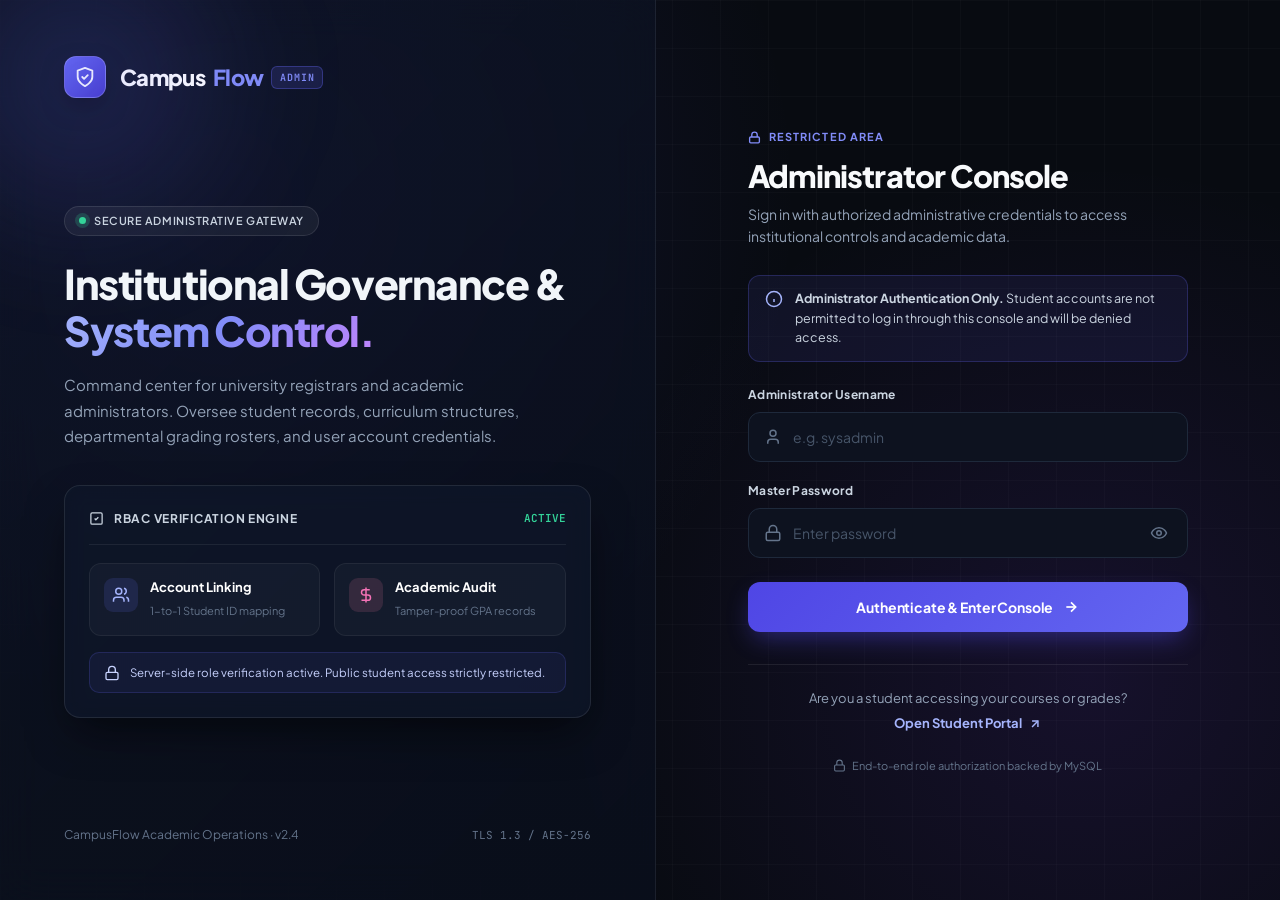
==== commit c82a7677: "feat(ui): redesign admin and student login portals with premium bespoke aesthetics" ====
--- a/frontend/admin-login.html
+++ b/frontend/admin-login.html
@@ -3,142 +3,207 @@
 <head>
   <meta charset="utf-8">
   <meta name="viewport" content="width=device-width, initial-scale=1">
-  <title>CampusFlow | Admin Console Sign In</title>
-  <link rel="stylesheet" href="style.css">
+  <title>CampusFlow | Administrator Console</title>
+  <link rel="stylesheet" href="auth-premium.css">
   <script src="admin-login.js" defer></script>
 </head>
-<body>
-<div class="auth-screen">
-  <div class="auth-layout">
-
-    <!-- LEFT: Administrative security showcase -->
-    <aside class="auth-showcase" style="background: radial-gradient(ellipse at 14% 7%, rgba(112, 87, 232, 0.45), transparent 38%), radial-gradient(ellipse at 94% 90%, rgba(237, 112, 154, 0.2), transparent 35%), linear-gradient(150deg, #10132b 0%, #1a1e42 55%, #252857 100%);" aria-label="Administrator Console Introduction">
-      <a class="auth-showcase-brand" href="/admin-login.html">
-        <span class="brand-icon" style="background: linear-gradient(145deg, #7057e8, #523cc7);">🛡️</span>
-        <span>Campus<span class="brand-light">Flow</span> <small style="font-size:12px;opacity:0.8;font-weight:700;letter-spacing:1px;margin-left:6px;padding:3px 8px;border-radius:6px;background:rgba(255,255,255,0.12);">ADMIN</small></span>
+<body class="theme-admin">
+<div class="auth-wrapper">
+
+  <!-- LEFT: Administrative Governance Showcase -->
+  <aside class="auth-aside" aria-label="Administrator Console Overview">
+    <div>
+      <a class="brand-lockup" href="/admin-login.html">
+        <div class="brand-symbol">
+          <svg width="22" height="22" viewBox="0 0 24 24" fill="none" stroke="currentColor" stroke-width="2" stroke-linecap="round" stroke-linejoin="round">
+            <path d="M12 22s8-4 8-10V5l-8-3-8 3v7c0 6 8 10 8 10z"/>
+            <path d="m9 12 2 2 4-4"/>
+          </svg>
+        </div>
+        <div class="brand-text">
+          Campus<span>Flow</span>
+          <span class="badge-role">ADMIN</span>
+        </div>
       </a>
-      <div class="showcase-content">
-        <span class="showcase-pill" style="border-color:rgba(180,165,255,0.3);color:#e2ddff;">
-          <span class="live-dot" style="background:#a594ff;box-shadow:0 0 0 4px rgba(165,148,255,0.25);"></span> RESTRICTED ACCESS — CONSOLE
-        </span>
-        <h2>Central Campus<br><span style="color:#c5bcff;">Administration.</span></h2>
-        <p>Administrative portal for authorized faculty and system managers. Oversee student records, academic departments, curriculum enrollments, attendance audits, and grading policies.</p>
-        
-        <div class="showcase-visual" style="border-color:rgba(255,255,255,0.15);" aria-hidden="true">
-          <div class="visual-topline">
-            <span>ADMINISTRATIVE SCOPE</span>
-            <span class="visual-status" style="color:#a594ff;">● SECURED</span>
-          </div>
-          <div class="visual-stat-row">
-            <div class="visual-stat">
-              <span class="visual-icon violet">👥</span>
-              <strong>Registry</strong>
-              <small>Student directories & accounts</small>
-            </div>
-            <div class="visual-stat">
-              <span class="visual-icon peach">⚖️</span>
-              <strong>Governance</strong>
-              <small>Audits, GPA & enrollments</small>
-            </div>
-          </div>
-          <div style="margin-top:14px;padding:12px 14px;border-radius:10px;background:rgba(255,255,255,0.06);font-size:11px;color:#d2d5ec;display:flex;align-items:center;gap:10px;">
-            <span style="font-size:16px;">🔒</span>
-            <span>Zero-trust role authorization active. All operations require verified ADMIN credentials.</span>
-          </div>
-        </div>
-      </div>
-      <div class="showcase-footer">
-        <span>CampusFlow Management Suite · Admin</span>
-        <span>© CampusFlow</span>
-      </div>
-    </aside>
-
-    <!-- RIGHT: Admin sign-in panel -->
-    <main class="auth-panel">
-      <div class="auth-panel-top">
-        <span class="secure-label">
-          <span style="background:#ede8ff;color:#5b45d9;">🛡️</span> Admin Console Access
-        </span>
-        <span class="auth-step-label" style="color:#7057e8;">RESTRICTED AREA</span>
-      </div>
-
-      <section class="auth-card">
-        <div class="auth-mobile-brand">
-          <span class="brand-icon">🛡️</span>
-          <span>Campus<span class="brand-light">Flow</span> Admin</span>
-        </div>
-
-        <div class="auth-heading-mark" style="color:#7057e8;">
-          <span class="heading-mark-icon" style="background:#ede8ff;color:#5b45d9;border-color:#dcd4ff;">🛡️</span>
-          <span>ADMINISTRATOR SIGN IN</span>
-        </div>
-
-        <h1>Administrator Console</h1>
-        <p class="subtitle">Please provide your authorized administrator credentials to manage the campus system.</p>
-
-        <!-- SECURITY NOTICE BANNER -->
-        <div style="margin-top:18px;padding:11px 14px;border-radius:10px;background:#f6f4fe;border:1px solid #e3dcfa;color:#4a3f85;font-size:12px;line-height:1.5;display:flex;align-items:flex-start;gap:9px;">
-          <span style="font-size:15px;line-height:1;">ℹ️</span>
-          <div>This sign-in portal is strictly for <strong>Administrators</strong>. Student accounts are rejected here.</div>
-        </div>
-
-        <!-- ADMIN LOGIN FORM -->
-        <form id="adminLoginForm" class="auth-form" novalidate>
-          <label for="adminUsername">Admin username or email</label>
-          <div class="auth-input-wrap">
-            <span class="input-icon" aria-hidden="true">👤</span>
-            <input id="adminUsername" autocomplete="username" required placeholder="Enter admin username (e.g. sysadmin)">
-          </div>
-
-          <label for="adminPassword">Password</label>
-          <div class="auth-input-wrap">
-            <span class="input-icon" aria-hidden="true">🔑</span>
-            <input id="adminPassword" type="password" autocomplete="current-password" required placeholder="Enter admin password">
-            <button type="button" class="password-toggle" data-toggle-password="adminPassword" aria-label="Show password" aria-pressed="false">
-              <svg viewBox="0 0 24 24" aria-hidden="true">
-                <path class="eye-open" d="M2 12s3.6-7 10-7 10 7 10 7-3.6 7-10 7S2 12 2 12Z"/>
-                <circle class="eye-open" cx="12" cy="12" r="3"/>
-                <path class="eye-closed" d="M3 3l18 18M10.6 5.1A10.4 10.4 0 0 1 12 5c6.4 0 10 7 10 7a17 17 0 0 1-3.1 3.9M6.6 6.6C3.8 8.4 2 12 2 12s3.6 7 10 7a9.7 9.7 0 0 0 5.4-1.6M9.9 9.9a3 3 0 0 0 4.2 4.2"/>
+    </div>
+
+    <div class="aside-content">
+      <div class="pill-status">
+        <span class="status-dot"></span>
+        <span>Secure Administrative Gateway</span>
+      </div>
+
+      <h1 class="aside-heading">
+        Institutional Governance &amp;<br>
+        <span>System Control.</span>
+      </h1>
+
+      <p class="aside-desc">
+        Command center for university registrars and academic administrators. Oversee student records, curriculum structures, departmental grading rosters, and user account credentials.
+      </p>
+
+      <!-- AUDIT & REPUTATION WIDGET -->
+      <div class="admin-preview-card">
+        <div class="preview-header">
+          <div class="preview-title">
+            <svg width="15" height="15" viewBox="0 0 24 24" fill="none" stroke="currentColor" stroke-width="2">
+              <rect width="18" height="18" x="3" y="3" rx="2"/><path d="m9 12 2 2 4-4"/>
+            </svg>
+            <span>RBAC Verification Engine</span>
+          </div>
+          <span style="font-family:var(--font-mono);font-size:11px;color:#34d399;font-weight:600;">ACTIVE</span>
+        </div>
+
+        <div class="preview-grid">
+          <div class="preview-stat">
+            <div class="stat-icon">
+              <svg width="18" height="18" viewBox="0 0 24 24" fill="none" stroke="currentColor" stroke-width="2">
+                <path d="M16 21v-2a4 4 0 0 0-4-4H6a4 4 0 0 0-4 4v2"/><circle cx="9" cy="7" r="4"/><path d="M22 21v-2a4 4 0 0 0-3-3.87"/><path d="M16 3.13a4 4 0 0 1 0 7.75"/>
+              </svg>
+            </div>
+            <div class="stat-info">
+              <strong>Account Linking</strong>
+              <small>1-to-1 Student ID mapping</small>
+            </div>
+          </div>
+
+          <div class="preview-stat">
+            <div class="stat-icon" style="background:rgba(237,112,154,0.15);color:#f472b6;">
+              <svg width="18" height="18" viewBox="0 0 24 24" fill="none" stroke="currentColor" stroke-width="2">
+                <path d="M12 2v20M17 5H9.5a3.5 3.5 0 0 0 0 7h5a3.5 3.5 0 0 1 0 7H6"/>
+              </svg>
+            </div>
+            <div class="stat-info">
+              <strong>Academic Audit</strong>
+              <small>Tamper-proof GPA records</small>
+            </div>
+          </div>
+        </div>
+
+        <div class="security-chip">
+          <svg width="16" height="16" viewBox="0 0 24 24" fill="none" stroke="currentColor" stroke-width="2">
+            <rect width="18" height="11" x="3" y="11" rx="2" ry="2"/><path d="M7 11V7a5 5 0 0 1 10 0v4"/>
+          </svg>
+          <span>Server-side role verification active. Public student access strictly restricted.</span>
+        </div>
+      </div>
+    </div>
+
+    <div class="aside-footer">
+      <span>CampusFlow Academic Operations &middot; v2.4</span>
+      <span style="font-family:var(--font-mono);font-size:11px;">TLS 1.3 / AES-256</span>
+    </div>
+  </aside>
+
+  <!-- RIGHT: Admin Sign In Form -->
+  <main class="auth-main">
+    <!-- MOBILE HEADER -->
+    <div class="auth-mobile-header">
+      <a class="brand-lockup" href="/admin-login.html">
+        <div class="brand-symbol">
+          <svg width="20" height="20" viewBox="0 0 24 24" fill="none" stroke="currentColor" stroke-width="2">
+            <path d="M12 22s8-4 8-10V5l-8-3-8 3v7c0 6 8 10 8 10z"/>
+            <path d="m9 12 2 2 4-4"/>
+          </svg>
+        </div>
+        <div class="brand-text">Campus<span>Flow</span></div>
+      </a>
+      <span class="badge-role">ADMIN</span>
+    </div>
+
+    <div class="auth-card-inner">
+      <div class="form-kicker">
+        <svg width="13" height="13" viewBox="0 0 24 24" fill="none" stroke="currentColor" stroke-width="2.5">
+          <rect width="18" height="11" x="3" y="11" rx="2" ry="2"/><path d="M7 11V7a5 5 0 0 1 10 0v4"/>
+        </svg>
+        <span>Restricted Area</span>
+      </div>
+
+      <h2 class="form-heading">Administrator Console</h2>
+      <p class="form-subheading">
+        Sign in with authorized administrative credentials to access institutional controls and academic data.
+      </p>
+
+      <!-- NOTICE BANNER -->
+      <div class="notice-box">
+        <div class="notice-icon">
+          <svg width="18" height="18" viewBox="0 0 24 24" fill="none" stroke="currentColor" stroke-width="2">
+            <circle cx="12" cy="12" r="10"/><line x1="12" y1="16" x2="12" y2="12"/><line x1="12" y1="8" x2="12.01" y2="8"/>
+          </svg>
+        </div>
+        <div>
+          <strong>Administrator Authentication Only.</strong> Student accounts are not permitted to log in through this console and will be denied access.
+        </div>
+      </div>
+
+      <!-- FORM -->
+      <form id="adminLoginForm" novalidate>
+        <div class="form-group">
+          <label class="form-label" for="adminUsername">Administrator Username</label>
+          <div class="input-container">
+            <span class="input-prefix">
+              <svg width="18" height="18" viewBox="0 0 24 24" fill="none" stroke="currentColor" stroke-width="2">
+                <path d="M19 21v-2a4 4 0 0 0-4-4H9a4 4 0 0 0-4 4v2"/><circle cx="12" cy="7" r="4"/>
+              </svg>
+            </span>
+            <input class="form-input" id="adminUsername" autocomplete="username" required placeholder="e.g. sysadmin">
+          </div>
+        </div>
+
+        <div class="form-group">
+          <label class="form-label" for="adminPassword">Master Password</label>
+          <div class="input-container">
+            <span class="input-prefix">
+              <svg width="18" height="18" viewBox="0 0 24 24" fill="none" stroke="currentColor" stroke-width="2">
+                <rect width="18" height="11" x="3" y="11" rx="2" ry="2"/><path d="M7 11V7a5 5 0 0 1 10 0v4"/>
+              </svg>
+            </span>
+            <input class="form-input" id="adminPassword" type="password" autocomplete="current-password" required placeholder="Enter password">
+            <button type="button" class="btn-toggle-pw" data-toggle-password="adminPassword" aria-label="Toggle password visibility">
+              <svg class="eye-open" width="18" height="18" viewBox="0 0 24 24" fill="none" stroke="currentColor" stroke-width="2">
+                <path d="M2 12s3-7 10-7 10 7 10 7-3 7-10 7-10-7-10-7Z"/><circle cx="12" cy="12" r="3"/>
+              </svg>
+              <svg class="eye-closed" width="18" height="18" viewBox="0 0 24 24" fill="none" stroke="currentColor" stroke-width="2">
+                <path d="m9.88 9.88a3 3 0 1 0 4.24 4.24"/><path d="M10.73 5.08A10.43 10.43 0 0 1 12 5c7 0 10 7 10 7a13.16 13.16 0 0 1-1.67 2.68"/><path d="M6.61 6.61A13.526 13.526 0 0 0 2 12s3 7 10 7a9.74 9.74 0 0 0 5.39-1.61"/><line x1="2" y1="2" x2="22" y2="22"/>
               </svg>
             </button>
           </div>
-
-          <p class="caps-warning hidden" id="adminCaps">⚠ Caps Lock is on</p>
-          <p id="adminMessage" class="auth-message hidden" aria-live="polite"></p>
-
-          <button class="primary-button auth-submit" id="adminSubmit" type="submit" style="background:linear-gradient(100deg,#5d44d4,#7057e8);">
-            <span>Sign in to Admin Console</span>
-            <span aria-hidden="true">→</span>
-          </button>
-        </form>
-
-        <div class="auth-divider">
-          <span></span>
-          <small>PORTAL NAVIGATION</small>
-          <span></span>
-        </div>
-
-        <!-- QUICK PORTAL SWITCHER -->
-        <p class="auth-switch" style="margin-top:20px;">
-          Are you a student looking for your academic records?
-          <br>
-          <a href="/student-login.html" class="text-button" style="display:inline-flex;align-items:center;gap:5px;margin-top:6px;font-weight:750;color:#7057e8;text-decoration:none;">
-            <span>Go to Student Portal Login</span>
-            <span>↗</span>
-          </a>
-        </p>
-
-        <p class="auth-footnote">
-          <span aria-hidden="true">▣</span>
-          Sessions are encrypted and authenticated via server-side cryptographic tokens.
-        </p>
-      </section>
-
-      <p class="auth-panel-bottom">
-        Need administrator provisioning? Contact system operations or configure environment variables.
-      </p>
-    </main>
-  </div>
+          <div class="caps-alert hidden" id="adminCaps">
+            <svg width="13" height="13" viewBox="0 0 24 24" fill="none" stroke="currentColor" stroke-width="2"><path d="m21.73 18-8-14a2 2 0 0 0-3.48 0l-8 14A2 2 0 0 0 4 21h16a2 2 0 0 0 1.73-3Z"/><line x1="12" y1="9" x2="12" y2="13"/><line x1="12" y1="17" x2="12.01" y2="17"/></svg>
+            <span>Caps Lock is active</span>
+          </div>
+        </div>
+
+        <div id="adminMessage" class="alert-card error hidden" role="alert"></div>
+
+        <button class="btn-submit" id="adminSubmit" type="submit">
+          <span>Authenticate &amp; Enter Console</span>
+          <svg class="arrow-icon" width="16" height="16" viewBox="0 0 24 24" fill="none" stroke="currentColor" stroke-width="2.5">
+            <line x1="5" y1="12" x2="19" y2="12"/><polyline points="12 5 19 12 12 19"/>
+          </svg>
+        </button>
+      </form>
+
+      <!-- SWITCH TO STUDENT PORTAL -->
+      <div class="auth-switch-box">
+        <div>Are you a student accessing your courses or grades?</div>
+        <a class="portal-switch-link" href="/student-login.html">
+          <span>Open Student Portal</span>
+          <svg width="14" height="14" viewBox="0 0 24 24" fill="none" stroke="currentColor" stroke-width="2.5">
+            <line x1="7" y1="17" x2="17" y2="7"/><polyline points="7 7 17 7 17 17"/>
+          </svg>
+        </a>
+      </div>
+
+      <div class="form-footer-note">
+        <svg width="13" height="13" viewBox="0 0 24 24" fill="none" stroke="currentColor" stroke-width="2">
+          <rect width="18" height="11" x="3" y="11" rx="2" ry="2"/><path d="M7 11V7a5 5 0 0 1 10 0v4"/>
+        </svg>
+        <span>End-to-end role authorization backed by MySQL</span>
+      </div>
+    </div>
+  </main>
+
 </div>
 </body>
 </html>
--- a/frontend/auth-premium.css
+++ b/frontend/auth-premium.css
@@ -0,0 +1,894 @@
+/* ================================================================
+   CAMPUSFLOW BESPOKE PREMIUM AUTHENTICATION DESIGN SYSTEM
+   Supports both Admin Console (.theme-admin) and Student Portal (.theme-student)
+   ================================================================ */
+
+@import url("https://fonts.googleapis.com/css2?family=Plus+Jakarta+Sans:wght@400;500;600;700;800&family=JetBrains+Mono:wght@500;600&display=swap");
+
+:root {
+  --font-sans: "Plus Jakarta Sans", -apple-system, BlinkMacSystemFont, "Segoe UI", Roboto, sans-serif;
+  --font-mono: "JetBrains Mono", monospace;
+  --ease-out-expo: cubic-bezier(0.16, 1, 0.3, 1);
+}
+
+* {
+  box-sizing: border-box;
+  margin: 0;
+  padding: 0;
+}
+
+body {
+  font-family: var(--font-sans);
+  -webkit-font-smoothing: antialiased;
+  -moz-osx-font-smoothing: grayscale;
+  line-height: 1.5;
+  min-height: 100vh;
+  overflow-x: hidden;
+}
+
+.hidden {
+  display: none !important;
+}
+
+/* ================================================================
+   ADMINISTRATOR CONSOLE THEME (.theme-admin)
+   Palette: Obsidian, Deep Slate, Indigo & Violet Accents
+   ================================================================ */
+
+.theme-admin {
+  background-color: #080b11;
+  color: #f1f5f9;
+}
+
+.theme-admin .auth-wrapper {
+  display: grid;
+  grid-template-columns: 1.05fr 1fr;
+  min-height: 100vh;
+  position: relative;
+  background-color: #080b11;
+  background-image: 
+    radial-gradient(circle at 18% 22%, rgba(79, 70, 229, 0.15) 0%, transparent 45%),
+    radial-gradient(circle at 85% 75%, rgba(124, 58, 237, 0.12) 0%, transparent 40%),
+    linear-gradient(rgba(255, 255, 255, 0.02) 1px, transparent 1px),
+    linear-gradient(90deg, rgba(255, 255, 255, 0.02) 1px, transparent 1px);
+  background-size: 100% 100%, 100% 100%, 48px 48px, 48px 48px;
+}
+
+/* ADMIN SHOWCASE (LEFT) */
+.theme-admin .auth-aside {
+  position: relative;
+  padding: 56px 64px;
+  display: flex;
+  flex-direction: column;
+  justify-content: space-between;
+  border-right: 1px solid rgba(255, 255, 255, 0.07);
+  background: linear-gradient(135deg, rgba(15, 23, 42, 0.6) 0%, rgba(10, 15, 29, 0.8) 100%);
+  backdrop-filter: blur(20px);
+  overflow: hidden;
+}
+
+.theme-admin .auth-aside::before {
+  content: "";
+  position: absolute;
+  top: -120px;
+  left: -120px;
+  width: 400px;
+  height: 400px;
+  border-radius: 50%;
+  background: radial-gradient(circle, rgba(99, 102, 241, 0.22) 0%, transparent 70%);
+  filter: blur(50px);
+  pointer-events: none;
+}
+
+/* BRAND HEADER */
+.brand-lockup {
+  display: inline-flex;
+  align-items: center;
+  gap: 14px;
+  text-decoration: none;
+  z-index: 2;
+}
+
+.brand-symbol {
+  width: 42px;
+  height: 42px;
+  border-radius: 12px;
+  display: grid;
+  place-items: center;
+  font-weight: 800;
+  font-size: 20px;
+  box-shadow: 0 10px 25px -5px rgba(0, 0, 0, 0.5);
+}
+
+.theme-admin .brand-symbol {
+  background: linear-gradient(135deg, #6366f1 0%, #4338ca 100%);
+  color: #ffffff;
+  border: 1px solid rgba(255, 255, 255, 0.2);
+}
+
+.brand-text {
+  font-size: 22px;
+  font-weight: 800;
+  letter-spacing: -0.03em;
+  color: #ffffff;
+  display: flex;
+  align-items: center;
+  gap: 8px;
+}
+
+.theme-admin .brand-text span {
+  color: #818cf8;
+}
+
+.badge-role {
+  font-family: var(--font-mono);
+  font-size: 10px;
+  font-weight: 600;
+  letter-spacing: 0.08em;
+  padding: 3px 8px;
+  border-radius: 6px;
+  text-transform: uppercase;
+}
+
+.theme-admin .badge-role {
+  background: rgba(99, 102, 241, 0.16);
+  color: #a5b4fc;
+  border: 1px solid rgba(99, 102, 241, 0.35);
+}
+
+/* SHOWCASE CONTENT */
+.aside-content {
+  position: relative;
+  z-index: 2;
+  margin: 48px 0;
+}
+
+.pill-status {
+  display: inline-flex;
+  align-items: center;
+  gap: 8px;
+  padding: 6px 14px;
+  border-radius: 9999px;
+  font-size: 11px;
+  font-weight: 600;
+  letter-spacing: 0.05em;
+  text-transform: uppercase;
+  margin-bottom: 24px;
+}
+
+.theme-admin .pill-status {
+  background: rgba(255, 255, 255, 0.05);
+  border: 1px solid rgba(255, 255, 255, 0.1);
+  color: #cbd5e1;
+}
+
+.status-dot {
+  width: 7px;
+  height: 7px;
+  border-radius: 50%;
+  position: relative;
+}
+
+.theme-admin .status-dot {
+  background: #34d399;
+  box-shadow: 0 0 0 4px rgba(52, 211, 153, 0.2);
+}
+
+.aside-heading {
+  font-size: clamp(34px, 3.2vw, 44px);
+  font-weight: 800;
+  line-height: 1.15;
+  letter-spacing: -0.035em;
+  margin-bottom: 18px;
+}
+
+.theme-admin .aside-heading span {
+  background: linear-gradient(135deg, #a5b4fc 0%, #818cf8 50%, #c084fc 100%);
+  -webkit-background-clip: text;
+  -webkit-text-fill-color: transparent;
+}
+
+.aside-desc {
+  font-size: 15px;
+  line-height: 1.7;
+  color: #94a3b8;
+  max-width: 480px;
+  margin-bottom: 36px;
+}
+
+/* ADMIN SHOWCASE WIDGET */
+.admin-preview-card {
+  background: rgba(15, 23, 42, 0.7);
+  border: 1px solid rgba(255, 255, 255, 0.09);
+  border-radius: 16px;
+  padding: 24px;
+  box-shadow: 0 20px 45px -10px rgba(0, 0, 0, 0.6);
+  backdrop-filter: blur(12px);
+}
+
+.preview-header {
+  display: flex;
+  align-items: center;
+  justify-content: space-between;
+  padding-bottom: 16px;
+  border-bottom: 1px solid rgba(255, 255, 255, 0.07);
+  margin-bottom: 18px;
+}
+
+.preview-title {
+  display: flex;
+  align-items: center;
+  gap: 10px;
+  font-size: 12px;
+  font-weight: 700;
+  letter-spacing: 0.06em;
+  text-transform: uppercase;
+  color: #cbd5e1;
+}
+
+.preview-grid {
+  display: grid;
+  grid-template-columns: repeat(2, 1fr);
+  gap: 14px;
+}
+
+.preview-stat {
+  background: rgba(255, 255, 255, 0.03);
+  border: 1px solid rgba(255, 255, 255, 0.06);
+  border-radius: 12px;
+  padding: 14px;
+  display: flex;
+  align-items: flex-start;
+  gap: 12px;
+}
+
+.stat-icon {
+  width: 34px;
+  height: 34px;
+  border-radius: 9px;
+  display: grid;
+  place-items: center;
+  background: rgba(99, 102, 241, 0.15);
+  color: #a5b4fc;
+  flex-shrink: 0;
+}
+
+.stat-info strong {
+  display: block;
+  font-size: 13px;
+  font-weight: 700;
+  color: #ffffff;
+}
+
+.stat-info small {
+  font-size: 11px;
+  color: #64748b;
+}
+
+.security-chip {
+  margin-top: 16px;
+  padding: 11px 14px;
+  border-radius: 10px;
+  background: rgba(99, 102, 241, 0.08);
+  border: 1px solid rgba(99, 102, 241, 0.2);
+  display: flex;
+  align-items: center;
+  gap: 10px;
+  font-size: 11.5px;
+  color: #c7d2fe;
+}
+
+.aside-footer {
+  font-size: 12px;
+  color: #64748b;
+  display: flex;
+  align-items: center;
+  justify-content: space-between;
+}
+
+/* ================================================================
+   RIGHT FORM PANEL (SHARED STRUCTURE, THEMED DETAILS)
+   ================================================================ */
+
+.auth-main {
+  display: flex;
+  flex-direction: column;
+  justify-content: space-between;
+  padding: 56px clamp(32px, 6vw, 88px);
+  position: relative;
+}
+
+.auth-card-inner {
+  width: 100%;
+  max-width: 440px;
+  margin: auto;
+}
+
+.theme-admin .auth-card-inner {
+  color: #f8fafc;
+}
+
+/* FORM HEADER */
+.form-kicker {
+  display: inline-flex;
+  align-items: center;
+  gap: 8px;
+  font-size: 11px;
+  font-weight: 700;
+  letter-spacing: 0.1em;
+  text-transform: uppercase;
+  margin-bottom: 12px;
+}
+
+.theme-admin .form-kicker {
+  color: #818cf8;
+}
+
+.form-heading {
+  font-size: clamp(26px, 2.4vw, 32px);
+  font-weight: 800;
+  letter-spacing: -0.03em;
+  line-height: 1.2;
+  margin-bottom: 8px;
+}
+
+.form-subheading {
+  font-size: 14px;
+  line-height: 1.6;
+  margin-bottom: 28px;
+}
+
+.theme-admin .form-subheading {
+  color: #94a3b8;
+}
+
+/* SECURITY NOTICE BANNER */
+.notice-box {
+  display: flex;
+  align-items: flex-start;
+  gap: 12px;
+  padding: 13px 16px;
+  border-radius: 12px;
+  font-size: 12.5px;
+  line-height: 1.55;
+  margin-bottom: 24px;
+}
+
+.theme-admin .notice-box {
+  background: rgba(99, 102, 241, 0.09);
+  border: 1px solid rgba(99, 102, 241, 0.25);
+  color: #cbd5e1;
+}
+
+.notice-icon {
+  flex-shrink: 0;
+  margin-top: 1px;
+}
+
+.theme-admin .notice-icon {
+  color: #a5b4fc;
+}
+
+/* FORM CONTROLS */
+.form-group {
+  margin-bottom: 20px;
+}
+
+.form-label {
+  display: block;
+  font-size: 12px;
+  font-weight: 700;
+  letter-spacing: 0.03em;
+  margin-bottom: 8px;
+}
+
+.theme-admin .form-label {
+  color: #cbd5e1;
+}
+
+.input-container {
+  position: relative;
+  display: flex;
+  align-items: center;
+  border-radius: 12px;
+  transition: all 0.2s var(--ease-out-expo);
+}
+
+.theme-admin .input-container {
+  background: #0d121f;
+  border: 1px solid #1e293b;
+}
+
+.theme-admin .input-container:hover {
+  border-color: #334155;
+}
+
+.theme-admin .input-container:focus-within {
+  border-color: #6366f1;
+  box-shadow: 0 0 0 3px rgba(99, 102, 241, 0.25);
+  background: #0f1524;
+}
+
+.input-prefix {
+  position: absolute;
+  left: 15px;
+  display: grid;
+  place-items: center;
+  color: #64748b;
+  pointer-events: none;
+}
+
+.theme-admin .input-container:focus-within .input-prefix {
+  color: #818cf8;
+}
+
+.form-input {
+  width: 100%;
+  height: 48px;
+  padding: 0 46px 0 44px;
+  font-family: inherit;
+  font-size: 14px;
+  background: transparent !important;
+  border: none !important;
+  outline: none !important;
+}
+
+.theme-admin .form-input {
+  color: #ffffff;
+}
+
+.theme-admin .form-input::placeholder {
+  color: #475569;
+}
+
+/* PASSWORD REVEAL TOGGLE */
+.btn-toggle-pw {
+  position: absolute;
+  right: 12px;
+  width: 32px;
+  height: 32px;
+  border: none;
+  background: transparent;
+  color: #64748b;
+  display: grid;
+  place-items: center;
+  border-radius: 8px;
+  cursor: pointer;
+  transition: all 0.15s ease;
+}
+
+.btn-toggle-pw:hover {
+  color: #cbd5e1;
+  background: rgba(255, 255, 255, 0.06);
+}
+
+.btn-toggle-pw .eye-closed {
+  display: none;
+}
+
+.btn-toggle-pw.showing .eye-open {
+  display: none;
+}
+
+.btn-toggle-pw.showing .eye-closed {
+  display: block;
+}
+
+/* ALERTS & MESSAGES */
+.alert-card {
+  padding: 13px 16px;
+  border-radius: 12px;
+  font-size: 13px;
+  line-height: 1.5;
+  margin-top: 16px;
+  display: flex;
+  align-items: flex-start;
+  gap: 12px;
+}
+
+.alert-card.error {
+  background: rgba(239, 68, 68, 0.1);
+  border: 1px solid rgba(239, 68, 68, 0.3);
+  color: #fca5a5;
+}
+
+.alert-card.success {
+  background: rgba(16, 185, 129, 0.1);
+  border: 1px solid rgba(16, 185, 129, 0.3);
+  color: #6ee7b7;
+}
+
+.theme-student .alert-card.error {
+  background: #fef2f2;
+  border: 1px solid #fecaca;
+  color: #b91c1c;
+}
+
+.theme-student .alert-card.success {
+  background: #f0fdf4;
+  border: 1px solid #bbf7d0;
+  color: #15803d;
+}
+
+.caps-alert {
+  font-size: 11.5px;
+  font-weight: 600;
+  color: #fbbf24;
+  margin-top: 6px;
+  display: flex;
+  align-items: center;
+  gap: 6px;
+}
+
+/* SUBMIT BUTTON */
+.btn-submit {
+  width: 100%;
+  height: 50px;
+  border: none;
+  border-radius: 12px;
+  font-family: inherit;
+  font-size: 14px;
+  font-weight: 700;
+  letter-spacing: -0.01em;
+  color: #ffffff;
+  cursor: pointer;
+  display: flex;
+  align-items: center;
+  justify-content: center;
+  gap: 10px;
+  margin-top: 24px;
+  transition: all 0.25s var(--ease-out-expo);
+}
+
+.theme-admin .btn-submit {
+  background: linear-gradient(135deg, #4f46e5 0%, #6366f1 100%);
+  box-shadow: 0 10px 25px -5px rgba(79, 70, 229, 0.45);
+}
+
+.theme-admin .btn-submit:hover:not(:disabled) {
+  transform: translateY(-2px);
+  box-shadow: 0 16px 32px -6px rgba(79, 70, 229, 0.6);
+  filter: brightness(1.06);
+}
+
+.btn-submit:disabled {
+  opacity: 0.65;
+  cursor: wait;
+  transform: none !important;
+}
+
+.btn-submit .arrow-icon {
+  transition: transform 0.2s ease;
+}
+
+.btn-submit:hover:not(:disabled) .arrow-icon {
+  transform: translateX(4px);
+}
+
+/* BOTTOM SWITCHER */
+.auth-switch-box {
+  margin-top: 32px;
+  padding-top: 24px;
+  border-top: 1px solid rgba(255, 255, 255, 0.08);
+  text-align: center;
+  font-size: 13px;
+}
+
+.theme-admin .auth-switch-box {
+  color: #94a3b8;
+}
+
+.portal-switch-link {
+  display: inline-flex;
+  align-items: center;
+  gap: 6px;
+  font-weight: 700;
+  text-decoration: none;
+  margin-top: 6px;
+  transition: gap 0.2s ease, opacity 0.2s ease;
+}
+
+.theme-admin .portal-switch-link {
+  color: #a5b4fc;
+}
+
+.portal-switch-link:hover {
+  gap: 9px;
+  opacity: 0.9;
+}
+
+.form-footer-note {
+  margin-top: 24px;
+  font-size: 11px;
+  text-align: center;
+  color: #64748b;
+  display: flex;
+  align-items: center;
+  justify-content: center;
+  gap: 6px;
+}
+
+/* ================================================================
+   STUDENT PORTAL THEME (.theme-student)
+   Palette: Academic Royal Azure, Deep Cobalt, Pure Clean Card Surfaces
+   ================================================================ */
+
+.theme-student {
+  background-color: #f8fafc;
+  color: #0f172a;
+}
+
+.theme-student .auth-wrapper {
+  display: grid;
+  grid-template-columns: 1.05fr 1fr;
+  min-height: 100vh;
+  position: relative;
+  background-color: #f8fafc;
+}
+
+/* STUDENT SHOWCASE (LEFT) */
+.theme-student .auth-aside {
+  position: relative;
+  padding: 56px 64px;
+  display: flex;
+  flex-direction: column;
+  justify-content: space-between;
+  background: radial-gradient(circle at 18% 18%, rgba(2, 132, 199, 0.3) 0%, transparent 50%),
+              radial-gradient(circle at 85% 80%, rgba(37, 99, 235, 0.25) 0%, transparent 45%),
+              linear-gradient(145deg, #07152d 0%, #0d2146 55%, #102a5c 100%);
+  color: #ffffff;
+  overflow: hidden;
+}
+
+.theme-student .brand-symbol {
+  background: linear-gradient(135deg, #0284c7 0%, #0369a1 100%);
+  color: #ffffff;
+  border: 1px solid rgba(255, 255, 255, 0.25);
+}
+
+.theme-student .brand-text span {
+  color: #38bdf8;
+}
+
+.theme-student .badge-role {
+  background: rgba(2, 132, 199, 0.22);
+  color: #7dd3fc;
+  border: 1px solid rgba(56, 189, 248, 0.35);
+}
+
+.theme-student .pill-status {
+  background: rgba(255, 255, 255, 0.08);
+  border: 1px solid rgba(255, 255, 255, 0.15);
+  color: #e0f2fe;
+}
+
+.theme-student .status-dot {
+  background: #38bdf8;
+  box-shadow: 0 0 0 4px rgba(56, 189, 248, 0.25);
+}
+
+.theme-student .aside-heading span {
+  background: linear-gradient(135deg, #7dd3fc 0%, #38bdf8 50%, #60a5fa 100%);
+  -webkit-background-clip: text;
+  -webkit-text-fill-color: transparent;
+}
+
+.theme-student .aside-desc {
+  color: #cbd5e1;
+}
+
+/* STUDENT ACADEMIC METRICS PREVIEW WIDGET */
+.student-preview-card {
+  background: rgba(255, 255, 255, 0.06);
+  border: 1px solid rgba(255, 255, 255, 0.14);
+  border-radius: 18px;
+  padding: 24px;
+  box-shadow: 0 25px 50px -12px rgba(0, 0, 0, 0.4);
+  backdrop-filter: blur(14px);
+}
+
+.theme-student .preview-title {
+  color: #e0f2fe;
+}
+
+.academic-metric-row {
+  display: grid;
+  grid-template-columns: repeat(3, 1fr);
+  gap: 12px;
+  margin-top: 14px;
+}
+
+.academic-metric-box {
+  background: rgba(255, 255, 255, 0.05);
+  border: 1px solid rgba(255, 255, 255, 0.08);
+  border-radius: 12px;
+  padding: 14px 12px;
+  text-align: center;
+}
+
+.metric-label {
+  display: block;
+  font-size: 10px;
+  font-weight: 700;
+  letter-spacing: 0.05em;
+  text-transform: uppercase;
+  color: #94a3b8;
+  margin-bottom: 4px;
+}
+
+.metric-value {
+  font-size: 20px;
+  font-weight: 800;
+  color: #ffffff;
+}
+
+.metric-sub {
+  font-size: 9.5px;
+  color: #38bdf8;
+  font-weight: 600;
+}
+
+/* STUDENT FORM PANEL (RIGHT) */
+.theme-student .auth-main {
+  background: #f8fafc;
+}
+
+.theme-student .form-kicker {
+  color: #0284c7;
+}
+
+.theme-student .form-heading {
+  color: #0f172a;
+}
+
+.theme-student .form-subheading {
+  color: #64748b;
+}
+
+/* TAB NAVIGATION FOR SIGN IN VS REGISTER */
+.segmented-tabs {
+  display: flex;
+  background: #e2e8f0;
+  padding: 4px;
+  border-radius: 12px;
+  margin-bottom: 28px;
+  gap: 4px;
+}
+
+.tab-btn {
+  flex: 1;
+  height: 38px;
+  border: none;
+  background: transparent;
+  color: #64748b;
+  font-family: inherit;
+  font-size: 13px;
+  font-weight: 650;
+  border-radius: 9px;
+  cursor: pointer;
+  transition: all 0.2s var(--ease-out-expo);
+}
+
+.tab-btn.active {
+  background: #ffffff;
+  color: #0f172a;
+  box-shadow: 0 2px 8px rgba(0, 0, 0, 0.08);
+}
+
+.theme-student .form-label {
+  color: #334155;
+}
+
+.theme-student .input-container {
+  background: #ffffff;
+  border: 1.5px solid #e2e8f0;
+  box-shadow: 0 1px 2px rgba(0, 0, 0, 0.03);
+}
+
+.theme-student .input-container:hover {
+  border-color: #cbd5e1;
+}
+
+.theme-student .input-container:focus-within {
+  border-color: #0284c7;
+  box-shadow: 0 0 0 3px rgba(2, 132, 199, 0.18);
+  background: #ffffff;
+}
+
+.theme-student .form-input {
+  color: #0f172a;
+}
+
+.theme-student .form-input::placeholder {
+  color: #94a3b8;
+}
+
+.theme-student .btn-toggle-pw:hover {
+  background: #f1f5f9;
+  color: #0284c7;
+}
+
+.theme-student .btn-submit {
+  background: linear-gradient(135deg, #0284c7 0%, #0369a1 100%);
+  box-shadow: 0 10px 25px -5px rgba(2, 132, 199, 0.38);
+}
+
+.theme-student .btn-submit:hover:not(:disabled) {
+  transform: translateY(-2px);
+  box-shadow: 0 16px 32px -6px rgba(2, 132, 199, 0.5);
+  filter: brightness(1.05);
+}
+
+.theme-student .auth-switch-box {
+  border-top-color: #e2e8f0;
+  color: #64748b;
+}
+
+.theme-student .portal-switch-link {
+  color: #4f46e5;
+}
+
+/* PASSWORD STRENGTH METRICS */
+.strength-track {
+  display: grid;
+  grid-template-columns: repeat(4, 1fr);
+  gap: 6px;
+  margin-top: 8px;
+}
+
+.strength-bar {
+  height: 4px;
+  border-radius: 99px;
+  background: #e2e8f0;
+  transition: background 0.25s ease;
+}
+
+.strength-track[data-score="1"] .strength-bar:nth-child(-n+1) { background: #ef4444; }
+.strength-track[data-score="2"] .strength-bar:nth-child(-n+2) { background: #f59e0b; }
+.strength-track[data-score="3"] .strength-bar:nth-child(-n+3) { background: #0284c7; }
+.strength-track[data-score="4"] .strength-bar { background: #10b981; }
+
+.field-hint {
+  font-size: 11px;
+  color: #64748b;
+  margin-top: 5px;
+}
+
+.field-hint.ok { color: #059669; font-weight: 600; }
+.field-hint.error { color: #dc2626; font-weight: 600; }
+
+/* RESPONSIVE LAYOUT */
+@media (max-width: 1040px) {
+  .auth-wrapper {
+    grid-template-columns: 0.9fr 1.1fr !important;
+  }
+  .auth-aside {
+    padding: 42px 36px !important;
+  }
+  .auth-main {
+    padding: 42px 36px !important;
+  }
+}
+
+@media (max-width: 820px) {
+  .auth-wrapper {
+    grid-template-columns: 1fr !important;
+  }
+  .auth-aside {
+    display: none !important;
+  }
+  .auth-main {
+    min-height: 100vh;
+    padding: 40px 24px 32px !important;
+  }
+  .auth-mobile-header {
+    display: flex !important;
+    align-items: center;
+    justify-content: space-between;
+    margin-bottom: 32px;
+  }
+}
+
+.auth-mobile-header {
+  display: none;
+}
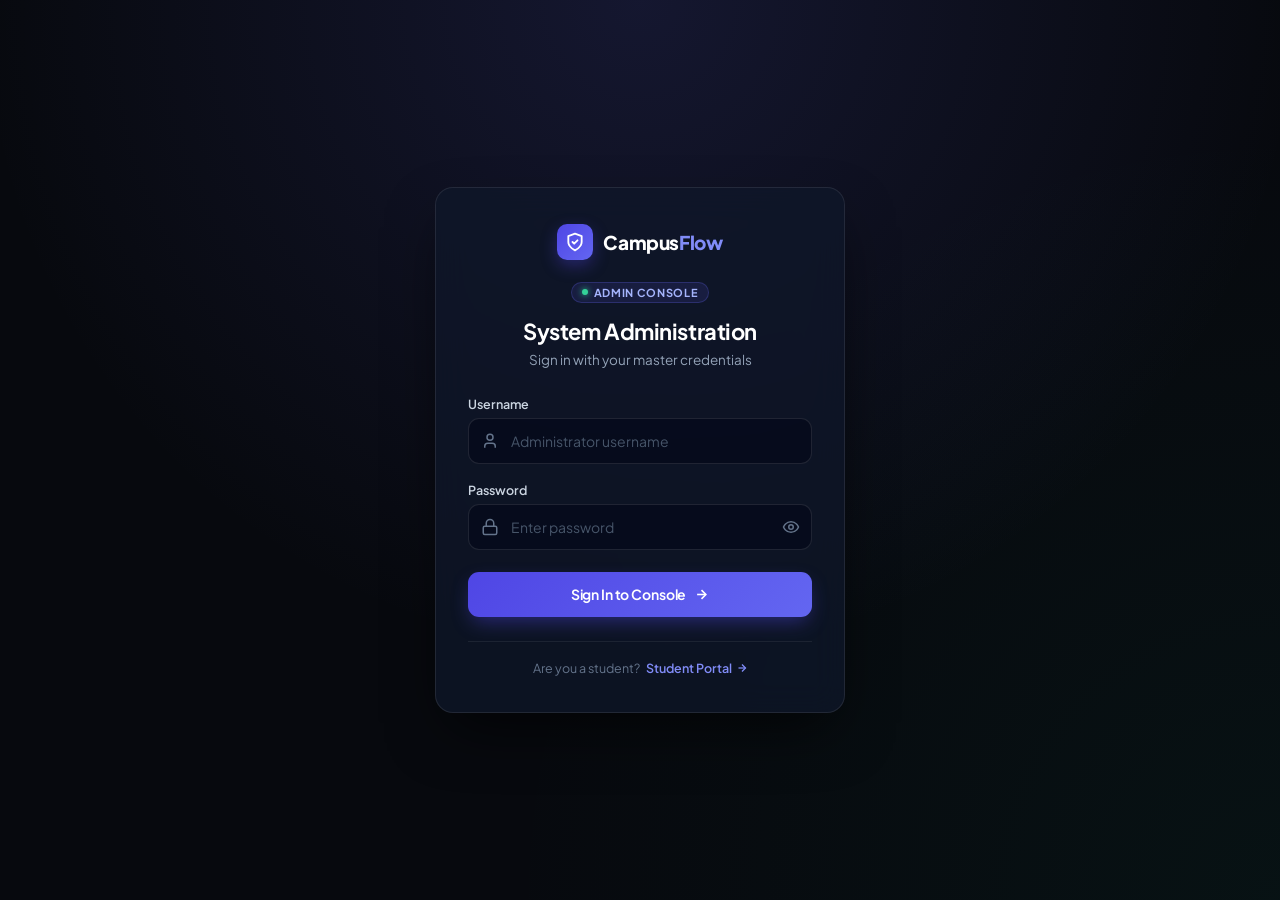
==== commit b6195f74: "refactor(ui): streamline login portals with clean minimal layout and distinct identities" ====
--- a/frontend/admin-login.html
+++ b/frontend/admin-login.html
@@ -3,207 +3,93 @@
 <head>
   <meta charset="utf-8">
   <meta name="viewport" content="width=device-width, initial-scale=1">
-  <title>CampusFlow | Administrator Console</title>
+  <title>CampusFlow | Admin Console</title>
   <link rel="stylesheet" href="auth-premium.css">
   <script src="admin-login.js" defer></script>
 </head>
-<body class="theme-admin">
-<div class="auth-wrapper">
+<body class="admin-body">
 
-  <!-- LEFT: Administrative Governance Showcase -->
-  <aside class="auth-aside" aria-label="Administrator Console Overview">
-    <div>
-      <a class="brand-lockup" href="/admin-login.html">
-        <div class="brand-symbol">
-          <svg width="22" height="22" viewBox="0 0 24 24" fill="none" stroke="currentColor" stroke-width="2" stroke-linecap="round" stroke-linejoin="round">
+  <main class="admin-card" aria-label="Administrator Console Login">
+    <!-- BRAND & HEADER -->
+    <header class="admin-header">
+      <a class="admin-brand" href="/admin-login.html">
+        <div class="admin-brand-icon">
+          <svg width="20" height="20" viewBox="0 0 24 24" fill="none" stroke="currentColor" stroke-width="2.2" stroke-linecap="round" stroke-linejoin="round">
             <path d="M12 22s8-4 8-10V5l-8-3-8 3v7c0 6 8 10 8 10z"/>
             <path d="m9 12 2 2 4-4"/>
           </svg>
         </div>
-        <div class="brand-text">
-          Campus<span>Flow</span>
-          <span class="badge-role">ADMIN</span>
-        </div>
+        <div class="admin-brand-title">Campus<span>Flow</span></div>
       </a>
-    </div>
 
-    <div class="aside-content">
-      <div class="pill-status">
-        <span class="status-dot"></span>
-        <span>Secure Administrative Gateway</span>
+      <div>
+        <span class="admin-badge">
+          <span class="admin-badge-dot"></span>
+          Admin Console
+        </span>
       </div>
 
-      <h1 class="aside-heading">
-        Institutional Governance &amp;<br>
-        <span>System Control.</span>
-      </h1>
+      <h1 class="admin-title">System Administration</h1>
+      <p class="admin-subtitle">Sign in with your master credentials</p>
+    </header>
 
-      <p class="aside-desc">
-        Command center for university registrars and academic administrators. Oversee student records, curriculum structures, departmental grading rosters, and user account credentials.
-      </p>
-
-      <!-- AUDIT & REPUTATION WIDGET -->
-      <div class="admin-preview-card">
-        <div class="preview-header">
-          <div class="preview-title">
-            <svg width="15" height="15" viewBox="0 0 24 24" fill="none" stroke="currentColor" stroke-width="2">
-              <rect width="18" height="18" x="3" y="3" rx="2"/><path d="m9 12 2 2 4-4"/>
+    <!-- FORM -->
+    <form id="adminLoginForm" novalidate>
+      <div class="form-group">
+        <label class="form-label" for="adminUsername">Username</label>
+        <div class="input-wrap">
+          <span class="input-icon">
+            <svg width="18" height="18" viewBox="0 0 24 24" fill="none" stroke="currentColor" stroke-width="2">
+              <path d="M19 21v-2a4 4 0 0 0-4-4H9a4 4 0 0 0-4 4v2"/><circle cx="12" cy="7" r="4"/>
             </svg>
-            <span>RBAC Verification Engine</span>
-          </div>
-          <span style="font-family:var(--font-mono);font-size:11px;color:#34d399;font-weight:600;">ACTIVE</span>
-        </div>
-
-        <div class="preview-grid">
-          <div class="preview-stat">
-            <div class="stat-icon">
-              <svg width="18" height="18" viewBox="0 0 24 24" fill="none" stroke="currentColor" stroke-width="2">
-                <path d="M16 21v-2a4 4 0 0 0-4-4H6a4 4 0 0 0-4 4v2"/><circle cx="9" cy="7" r="4"/><path d="M22 21v-2a4 4 0 0 0-3-3.87"/><path d="M16 3.13a4 4 0 0 1 0 7.75"/>
-              </svg>
-            </div>
-            <div class="stat-info">
-              <strong>Account Linking</strong>
-              <small>1-to-1 Student ID mapping</small>
-            </div>
-          </div>
-
-          <div class="preview-stat">
-            <div class="stat-icon" style="background:rgba(237,112,154,0.15);color:#f472b6;">
-              <svg width="18" height="18" viewBox="0 0 24 24" fill="none" stroke="currentColor" stroke-width="2">
-                <path d="M12 2v20M17 5H9.5a3.5 3.5 0 0 0 0 7h5a3.5 3.5 0 0 1 0 7H6"/>
-              </svg>
-            </div>
-            <div class="stat-info">
-              <strong>Academic Audit</strong>
-              <small>Tamper-proof GPA records</small>
-            </div>
-          </div>
-        </div>
-
-        <div class="security-chip">
-          <svg width="16" height="16" viewBox="0 0 24 24" fill="none" stroke="currentColor" stroke-width="2">
-            <rect width="18" height="11" x="3" y="11" rx="2" ry="2"/><path d="M7 11V7a5 5 0 0 1 10 0v4"/>
-          </svg>
-          <span>Server-side role verification active. Public student access strictly restricted.</span>
-        </div>
-      </div>
-    </div>
-
-    <div class="aside-footer">
-      <span>CampusFlow Academic Operations &middot; v2.4</span>
-      <span style="font-family:var(--font-mono);font-size:11px;">TLS 1.3 / AES-256</span>
-    </div>
-  </aside>
-
-  <!-- RIGHT: Admin Sign In Form -->
-  <main class="auth-main">
-    <!-- MOBILE HEADER -->
-    <div class="auth-mobile-header">
-      <a class="brand-lockup" href="/admin-login.html">
-        <div class="brand-symbol">
-          <svg width="20" height="20" viewBox="0 0 24 24" fill="none" stroke="currentColor" stroke-width="2">
-            <path d="M12 22s8-4 8-10V5l-8-3-8 3v7c0 6 8 10 8 10z"/>
-            <path d="m9 12 2 2 4-4"/>
-          </svg>
-        </div>
-        <div class="brand-text">Campus<span>Flow</span></div>
-      </a>
-      <span class="badge-role">ADMIN</span>
-    </div>
-
-    <div class="auth-card-inner">
-      <div class="form-kicker">
-        <svg width="13" height="13" viewBox="0 0 24 24" fill="none" stroke="currentColor" stroke-width="2.5">
-          <rect width="18" height="11" x="3" y="11" rx="2" ry="2"/><path d="M7 11V7a5 5 0 0 1 10 0v4"/>
-        </svg>
-        <span>Restricted Area</span>
-      </div>
-
-      <h2 class="form-heading">Administrator Console</h2>
-      <p class="form-subheading">
-        Sign in with authorized administrative credentials to access institutional controls and academic data.
-      </p>
-
-      <!-- NOTICE BANNER -->
-      <div class="notice-box">
-        <div class="notice-icon">
-          <svg width="18" height="18" viewBox="0 0 24 24" fill="none" stroke="currentColor" stroke-width="2">
-            <circle cx="12" cy="12" r="10"/><line x1="12" y1="16" x2="12" y2="12"/><line x1="12" y1="8" x2="12.01" y2="8"/>
-          </svg>
-        </div>
-        <div>
-          <strong>Administrator Authentication Only.</strong> Student accounts are not permitted to log in through this console and will be denied access.
+          </span>
+          <input class="form-input" id="adminUsername" autocomplete="username" required placeholder="Administrator username">
         </div>
       </div>
 
-      <!-- FORM -->
-      <form id="adminLoginForm" novalidate>
-        <div class="form-group">
-          <label class="form-label" for="adminUsername">Administrator Username</label>
-          <div class="input-container">
-            <span class="input-prefix">
-              <svg width="18" height="18" viewBox="0 0 24 24" fill="none" stroke="currentColor" stroke-width="2">
-                <path d="M19 21v-2a4 4 0 0 0-4-4H9a4 4 0 0 0-4 4v2"/><circle cx="12" cy="7" r="4"/>
-              </svg>
-            </span>
-            <input class="form-input" id="adminUsername" autocomplete="username" required placeholder="e.g. sysadmin">
-          </div>
+      <div class="form-group">
+        <label class="form-label" for="adminPassword">Password</label>
+        <div class="input-wrap">
+          <span class="input-icon">
+            <svg width="18" height="18" viewBox="0 0 24 24" fill="none" stroke="currentColor" stroke-width="2">
+              <rect width="18" height="11" x="3" y="11" rx="2" ry="2"/><path d="M7 11V7a5 5 0 0 1 10 0v4"/>
+            </svg>
+          </span>
+          <input class="form-input" id="adminPassword" type="password" autocomplete="current-password" required placeholder="Enter password">
+          <button type="button" class="btn-pw-toggle" data-toggle-password="adminPassword" aria-label="Toggle password visibility">
+            <svg class="eye-open" width="18" height="18" viewBox="0 0 24 24" fill="none" stroke="currentColor" stroke-width="2">
+              <path d="M2 12s3-7 10-7 10 7 10 7-3 7-10 7-10-7-10-7Z"/><circle cx="12" cy="12" r="3"/>
+            </svg>
+            <svg class="eye-closed" width="18" height="18" viewBox="0 0 24 24" fill="none" stroke="currentColor" stroke-width="2">
+              <path d="m9.88 9.88a3 3 0 1 0 4.24 4.24"/><path d="M10.73 5.08A10.43 10.43 0 0 1 12 5c7 0 10 7 10 7a13.16 13.16 0 0 1-1.67 2.68"/><path d="M6.61 6.61A13.526 13.526 0 0 0 2 12s3 7 10 7a9.74 9.74 0 0 0 5.39-1.61"/><line x1="2" y1="2" x2="22" y2="22"/>
+            </svg>
+          </button>
         </div>
-
-        <div class="form-group">
-          <label class="form-label" for="adminPassword">Master Password</label>
-          <div class="input-container">
-            <span class="input-prefix">
-              <svg width="18" height="18" viewBox="0 0 24 24" fill="none" stroke="currentColor" stroke-width="2">
-                <rect width="18" height="11" x="3" y="11" rx="2" ry="2"/><path d="M7 11V7a5 5 0 0 1 10 0v4"/>
-              </svg>
-            </span>
-            <input class="form-input" id="adminPassword" type="password" autocomplete="current-password" required placeholder="Enter password">
-            <button type="button" class="btn-toggle-pw" data-toggle-password="adminPassword" aria-label="Toggle password visibility">
-              <svg class="eye-open" width="18" height="18" viewBox="0 0 24 24" fill="none" stroke="currentColor" stroke-width="2">
-                <path d="M2 12s3-7 10-7 10 7 10 7-3 7-10 7-10-7-10-7Z"/><circle cx="12" cy="12" r="3"/>
-              </svg>
-              <svg class="eye-closed" width="18" height="18" viewBox="0 0 24 24" fill="none" stroke="currentColor" stroke-width="2">
-                <path d="m9.88 9.88a3 3 0 1 0 4.24 4.24"/><path d="M10.73 5.08A10.43 10.43 0 0 1 12 5c7 0 10 7 10 7a13.16 13.16 0 0 1-1.67 2.68"/><path d="M6.61 6.61A13.526 13.526 0 0 0 2 12s3 7 10 7a9.74 9.74 0 0 0 5.39-1.61"/><line x1="2" y1="2" x2="22" y2="22"/>
-              </svg>
-            </button>
-          </div>
-          <div class="caps-alert hidden" id="adminCaps">
-            <svg width="13" height="13" viewBox="0 0 24 24" fill="none" stroke="currentColor" stroke-width="2"><path d="m21.73 18-8-14a2 2 0 0 0-3.48 0l-8 14A2 2 0 0 0 4 21h16a2 2 0 0 0 1.73-3Z"/><line x1="12" y1="9" x2="12" y2="13"/><line x1="12" y1="17" x2="12.01" y2="17"/></svg>
-            <span>Caps Lock is active</span>
-          </div>
+        <div class="caps-warning hidden" id="adminCaps">
+          <svg width="13" height="13" viewBox="0 0 24 24" fill="none" stroke="currentColor" stroke-width="2"><path d="m21.73 18-8-14a2 2 0 0 0-3.48 0l-8 14A2 2 0 0 0 4 21h16a2 2 0 0 0 1.73-3Z"/><line x1="12" y1="9" x2="12" y2="13"/><line x1="12" y1="17" x2="12.01" y2="17"/></svg>
+          <span>Caps Lock is active</span>
         </div>
-
-        <div id="adminMessage" class="alert-card error hidden" role="alert"></div>
-
-        <button class="btn-submit" id="adminSubmit" type="submit">
-          <span>Authenticate &amp; Enter Console</span>
-          <svg class="arrow-icon" width="16" height="16" viewBox="0 0 24 24" fill="none" stroke="currentColor" stroke-width="2.5">
-            <line x1="5" y1="12" x2="19" y2="12"/><polyline points="12 5 19 12 12 19"/>
-          </svg>
-        </button>
-      </form>
-
-      <!-- SWITCH TO STUDENT PORTAL -->
-      <div class="auth-switch-box">
-        <div>Are you a student accessing your courses or grades?</div>
-        <a class="portal-switch-link" href="/student-login.html">
-          <span>Open Student Portal</span>
-          <svg width="14" height="14" viewBox="0 0 24 24" fill="none" stroke="currentColor" stroke-width="2.5">
-            <line x1="7" y1="17" x2="17" y2="7"/><polyline points="7 7 17 7 17 17"/>
-          </svg>
-        </a>
       </div>
 
-      <div class="form-footer-note">
-        <svg width="13" height="13" viewBox="0 0 24 24" fill="none" stroke="currentColor" stroke-width="2">
-          <rect width="18" height="11" x="3" y="11" rx="2" ry="2"/><path d="M7 11V7a5 5 0 0 1 10 0v4"/>
+      <div id="adminMessage" class="alert-card error hidden" role="alert"></div>
+
+      <button class="btn-submit" id="adminSubmit" type="submit">
+        <span>Sign In to Console</span>
+        <svg width="15" height="15" viewBox="0 0 24 24" fill="none" stroke="currentColor" stroke-width="2.5">
+          <line x1="5" y1="12" x2="19" y2="12"/><polyline points="12 5 19 12 12 19"/>
         </svg>
-        <span>End-to-end role authorization backed by MySQL</span>
-      </div>
-    </div>
+      </button>
+    </form>
+
+    <!-- FOOTER SWITCH -->
+    <footer class="admin-footer">
+      <span>Are you a student?</span>
+      <a href="/student-login.html">
+        <span>Student Portal</span>
+        <svg width="12" height="12" viewBox="0 0 24 24" fill="none" stroke="currentColor" stroke-width="2.5"><line x1="5" y1="12" x2="19" y2="12"/><polyline points="12 5 19 12 12 19"/></svg>
+      </a>
+    </footer>
   </main>
 
-</div>
 </body>
 </html>
--- a/frontend/auth-premium.css
+++ b/frontend/auth-premium.css
@@ -1,29 +1,27 @@
 /* ================================================================
-   CAMPUSFLOW BESPOKE PREMIUM AUTHENTICATION DESIGN SYSTEM
-   Supports both Admin Console (.theme-admin) and Student Portal (.theme-student)
+   CampusFlow Dedicated Auth Styles (Clean & Minimal Enterprise)
+   Distinct aesthetics for Admin Console (Dark) vs Student Portal (Light)
    ================================================================ */
 
-@import url("https://fonts.googleapis.com/css2?family=Plus+Jakarta+Sans:wght@400;500;600;700;800&family=JetBrains+Mono:wght@500;600&display=swap");
+@import url('https://fonts.googleapis.com/css2?family=Plus+Jakarta+Sans:wght@400;500;600;700;800&family=JetBrains+Mono:wght@500;600&display=swap');
 
 :root {
-  --font-sans: "Plus Jakarta Sans", -apple-system, BlinkMacSystemFont, "Segoe UI", Roboto, sans-serif;
-  --font-mono: "JetBrains Mono", monospace;
-  --ease-out-expo: cubic-bezier(0.16, 1, 0.3, 1);
-}
-
-* {
+  --font-sans: 'Plus Jakarta Sans', -apple-system, BlinkMacSystemFont, 'Segoe UI', Roboto, sans-serif;
+  --font-mono: 'JetBrains Mono', ui-monospace, SFMono-Regular, monospace;
+  --ease-spring: cubic-bezier(0.16, 1, 0.3, 1);
+}
+
+*, *::before, *::after {
   box-sizing: border-box;
   margin: 0;
   padding: 0;
 }
 
-body {
+html, body {
+  min-height: 100%;
   font-family: var(--font-sans);
   -webkit-font-smoothing: antialiased;
   -moz-osx-font-smoothing: grayscale;
-  line-height: 1.5;
-  min-height: 100vh;
-  overflow-x: hidden;
 }
 
 .hidden {
@@ -31,816 +29,531 @@
 }
 
 /* ================================================================
-   ADMINISTRATOR CONSOLE THEME (.theme-admin)
-   Palette: Obsidian, Deep Slate, Indigo & Violet Accents
+   ADMIN CONSOLE (DARK MINIMAL THEME)
+   Palette: Deep Obsidian (#090D16), Slate Glass (#0F172A), Indigo/Emerald Accents
    ================================================================ */
 
-.theme-admin {
-  background-color: #080b11;
+body.admin-body {
+  background-color: #07090e;
+  background-image: 
+    radial-gradient(circle at 50% 0%, rgba(99, 102, 241, 0.15) 0%, transparent 60%),
+    radial-gradient(circle at 100% 100%, rgba(16, 185, 129, 0.05) 0%, transparent 50%);
   color: #f1f5f9;
-}
-
-.theme-admin .auth-wrapper {
-  display: grid;
-  grid-template-columns: 1.05fr 1fr;
+  display: flex;
+  align-items: center;
+  justify-content: center;
+  padding: 24px 16px;
   min-height: 100vh;
-  position: relative;
-  background-color: #080b11;
-  background-image: 
-    radial-gradient(circle at 18% 22%, rgba(79, 70, 229, 0.15) 0%, transparent 45%),
-    radial-gradient(circle at 85% 75%, rgba(124, 58, 237, 0.12) 0%, transparent 40%),
-    linear-gradient(rgba(255, 255, 255, 0.02) 1px, transparent 1px),
-    linear-gradient(90deg, rgba(255, 255, 255, 0.02) 1px, transparent 1px);
-  background-size: 100% 100%, 100% 100%, 48px 48px, 48px 48px;
-}
-
-/* ADMIN SHOWCASE (LEFT) */
-.theme-admin .auth-aside {
-  position: relative;
-  padding: 56px 64px;
-  display: flex;
-  flex-direction: column;
-  justify-content: space-between;
-  border-right: 1px solid rgba(255, 255, 255, 0.07);
-  background: linear-gradient(135deg, rgba(15, 23, 42, 0.6) 0%, rgba(10, 15, 29, 0.8) 100%);
-  backdrop-filter: blur(20px);
-  overflow: hidden;
-}
-
-.theme-admin .auth-aside::before {
-  content: "";
-  position: absolute;
-  top: -120px;
-  left: -120px;
-  width: 400px;
-  height: 400px;
-  border-radius: 50%;
-  background: radial-gradient(circle, rgba(99, 102, 241, 0.22) 0%, transparent 70%);
-  filter: blur(50px);
-  pointer-events: none;
-}
-
-/* BRAND HEADER */
-.brand-lockup {
+}
+
+.admin-card {
+  width: 100%;
+  max-width: 410px;
+  background: rgba(15, 23, 42, 0.75);
+  border: 1px solid rgba(255, 255, 255, 0.09);
+  border-radius: 18px;
+  padding: 36px 32px;
+  box-shadow: 0 25px 60px -15px rgba(0, 0, 0, 0.7);
+  backdrop-filter: blur(16px);
+  -webkit-backdrop-filter: blur(16px);
+}
+
+.admin-header {
+  text-align: center;
+  margin-bottom: 28px;
+}
+
+.admin-brand {
   display: inline-flex;
   align-items: center;
-  gap: 14px;
+  gap: 10px;
   text-decoration: none;
-  z-index: 2;
-}
-
-.brand-symbol {
-  width: 42px;
-  height: 42px;
-  border-radius: 12px;
+  margin-bottom: 18px;
+}
+
+.admin-brand-icon {
+  width: 36px;
+  height: 36px;
+  border-radius: 10px;
+  background: linear-gradient(135deg, #4f46e5, #6366f1);
+  color: #ffffff;
   display: grid;
   place-items: center;
+  box-shadow: 0 6px 16px rgba(79, 70, 229, 0.35);
+}
+
+.admin-brand-title {
+  font-size: 19px;
   font-weight: 800;
-  font-size: 20px;
-  box-shadow: 0 10px 25px -5px rgba(0, 0, 0, 0.5);
-}
-
-.theme-admin .brand-symbol {
-  background: linear-gradient(135deg, #6366f1 0%, #4338ca 100%);
+  letter-spacing: -0.02em;
   color: #ffffff;
-  border: 1px solid rgba(255, 255, 255, 0.2);
-}
-
-.brand-text {
-  font-size: 22px;
-  font-weight: 800;
-  letter-spacing: -0.03em;
-  color: #ffffff;
-  display: flex;
-  align-items: center;
-  gap: 8px;
-}
-
-.theme-admin .brand-text span {
+}
+
+.admin-brand-title span {
   color: #818cf8;
 }
 
-.badge-role {
-  font-family: var(--font-mono);
-  font-size: 10px;
-  font-weight: 600;
-  letter-spacing: 0.08em;
-  padding: 3px 8px;
-  border-radius: 6px;
-  text-transform: uppercase;
-}
-
-.theme-admin .badge-role {
-  background: rgba(99, 102, 241, 0.16);
+.admin-badge {
+  display: inline-flex;
+  align-items: center;
+  gap: 6px;
+  padding: 3px 10px;
+  border-radius: 99px;
+  background: rgba(99, 102, 241, 0.12);
+  border: 1px solid rgba(99, 102, 241, 0.25);
   color: #a5b4fc;
-  border: 1px solid rgba(99, 102, 241, 0.35);
-}
-
-/* SHOWCASE CONTENT */
-.aside-content {
-  position: relative;
-  z-index: 2;
-  margin: 48px 0;
-}
-
-.pill-status {
-  display: inline-flex;
-  align-items: center;
-  gap: 8px;
-  padding: 6px 14px;
-  border-radius: 9999px;
   font-size: 11px;
-  font-weight: 600;
-  letter-spacing: 0.05em;
-  text-transform: uppercase;
-  margin-bottom: 24px;
-}
-
-.theme-admin .pill-status {
-  background: rgba(255, 255, 255, 0.05);
-  border: 1px solid rgba(255, 255, 255, 0.1);
-  color: #cbd5e1;
-}
-
-.status-dot {
-  width: 7px;
-  height: 7px;
-  border-radius: 50%;
-  position: relative;
-}
-
-.theme-admin .status-dot {
-  background: #34d399;
-  box-shadow: 0 0 0 4px rgba(52, 211, 153, 0.2);
-}
-
-.aside-heading {
-  font-size: clamp(34px, 3.2vw, 44px);
-  font-weight: 800;
-  line-height: 1.15;
-  letter-spacing: -0.035em;
-  margin-bottom: 18px;
-}
-
-.theme-admin .aside-heading span {
-  background: linear-gradient(135deg, #a5b4fc 0%, #818cf8 50%, #c084fc 100%);
-  -webkit-background-clip: text;
-  -webkit-text-fill-color: transparent;
-}
-
-.aside-desc {
-  font-size: 15px;
-  line-height: 1.7;
-  color: #94a3b8;
-  max-width: 480px;
-  margin-bottom: 36px;
-}
-
-/* ADMIN SHOWCASE WIDGET */
-.admin-preview-card {
-  background: rgba(15, 23, 42, 0.7);
-  border: 1px solid rgba(255, 255, 255, 0.09);
-  border-radius: 16px;
-  padding: 24px;
-  box-shadow: 0 20px 45px -10px rgba(0, 0, 0, 0.6);
-  backdrop-filter: blur(12px);
-}
-
-.preview-header {
-  display: flex;
-  align-items: center;
-  justify-content: space-between;
-  padding-bottom: 16px;
-  border-bottom: 1px solid rgba(255, 255, 255, 0.07);
-  margin-bottom: 18px;
-}
-
-.preview-title {
-  display: flex;
-  align-items: center;
-  gap: 10px;
-  font-size: 12px;
   font-weight: 700;
   letter-spacing: 0.06em;
   text-transform: uppercase;
-  color: #cbd5e1;
-}
-
-.preview-grid {
-  display: grid;
-  grid-template-columns: repeat(2, 1fr);
-  gap: 14px;
-}
-
-.preview-stat {
-  background: rgba(255, 255, 255, 0.03);
-  border: 1px solid rgba(255, 255, 255, 0.06);
-  border-radius: 12px;
-  padding: 14px;
-  display: flex;
-  align-items: flex-start;
-  gap: 12px;
-}
-
-.stat-icon {
-  width: 34px;
-  height: 34px;
-  border-radius: 9px;
-  display: grid;
-  place-items: center;
-  background: rgba(99, 102, 241, 0.15);
-  color: #a5b4fc;
-  flex-shrink: 0;
-}
-
-.stat-info strong {
-  display: block;
-  font-size: 13px;
+  margin-bottom: 14px;
+}
+
+.admin-badge-dot {
+  width: 6px;
+  height: 6px;
+  border-radius: 50%;
+  background: #34d399;
+  box-shadow: 0 0 6px #34d399;
+}
+
+.admin-title {
+  font-size: 22px;
   font-weight: 700;
   color: #ffffff;
-}
-
-.stat-info small {
-  font-size: 11px;
-  color: #64748b;
-}
-
-.security-chip {
-  margin-top: 16px;
-  padding: 11px 14px;
-  border-radius: 10px;
-  background: rgba(99, 102, 241, 0.08);
-  border: 1px solid rgba(99, 102, 241, 0.2);
-  display: flex;
-  align-items: center;
-  gap: 10px;
-  font-size: 11.5px;
-  color: #c7d2fe;
-}
-
-.aside-footer {
-  font-size: 12px;
-  color: #64748b;
-  display: flex;
-  align-items: center;
-  justify-content: space-between;
-}
-
-/* ================================================================
-   RIGHT FORM PANEL (SHARED STRUCTURE, THEMED DETAILS)
-   ================================================================ */
-
-.auth-main {
-  display: flex;
-  flex-direction: column;
-  justify-content: space-between;
-  padding: 56px clamp(32px, 6vw, 88px);
+  letter-spacing: -0.02em;
+  margin-bottom: 6px;
+}
+
+.admin-subtitle {
+  font-size: 13.5px;
+  color: #94a3b8;
+}
+
+/* ADMIN FORM INPUTS */
+.admin-card .form-group {
+  margin-bottom: 18px;
+  text-align: left;
+}
+
+.admin-card .form-label {
+  display: block;
+  font-size: 12.5px;
+  font-weight: 600;
+  color: #cbd5e1;
+  margin-bottom: 6px;
+}
+
+.admin-card .input-wrap {
   position: relative;
-}
-
-.auth-card-inner {
-  width: 100%;
-  max-width: 440px;
-  margin: auto;
-}
-
-.theme-admin .auth-card-inner {
-  color: #f8fafc;
-}
-
-/* FORM HEADER */
-.form-kicker {
-  display: inline-flex;
-  align-items: center;
-  gap: 8px;
-  font-size: 11px;
-  font-weight: 700;
-  letter-spacing: 0.1em;
-  text-transform: uppercase;
-  margin-bottom: 12px;
-}
-
-.theme-admin .form-kicker {
-  color: #818cf8;
-}
-
-.form-heading {
-  font-size: clamp(26px, 2.4vw, 32px);
-  font-weight: 800;
-  letter-spacing: -0.03em;
-  line-height: 1.2;
-  margin-bottom: 8px;
-}
-
-.form-subheading {
-  font-size: 14px;
-  line-height: 1.6;
-  margin-bottom: 28px;
-}
-
-.theme-admin .form-subheading {
-  color: #94a3b8;
-}
-
-/* SECURITY NOTICE BANNER */
-.notice-box {
-  display: flex;
-  align-items: flex-start;
-  gap: 12px;
-  padding: 13px 16px;
-  border-radius: 12px;
-  font-size: 12.5px;
-  line-height: 1.55;
-  margin-bottom: 24px;
-}
-
-.theme-admin .notice-box {
-  background: rgba(99, 102, 241, 0.09);
-  border: 1px solid rgba(99, 102, 241, 0.25);
-  color: #cbd5e1;
-}
-
-.notice-icon {
-  flex-shrink: 0;
-  margin-top: 1px;
-}
-
-.theme-admin .notice-icon {
-  color: #a5b4fc;
-}
-
-/* FORM CONTROLS */
-.form-group {
-  margin-bottom: 20px;
-}
-
-.form-label {
-  display: block;
-  font-size: 12px;
-  font-weight: 700;
-  letter-spacing: 0.03em;
-  margin-bottom: 8px;
-}
-
-.theme-admin .form-label {
-  color: #cbd5e1;
-}
-
-.input-container {
-  position: relative;
-  display: flex;
-  align-items: center;
-  border-radius: 12px;
-  transition: all 0.2s var(--ease-out-expo);
-}
-
-.theme-admin .input-container {
-  background: #0d121f;
-  border: 1px solid #1e293b;
-}
-
-.theme-admin .input-container:hover {
-  border-color: #334155;
-}
-
-.theme-admin .input-container:focus-within {
+  display: flex;
+  align-items: center;
+  background: rgba(2, 6, 23, 0.55);
+  border: 1px solid rgba(255, 255, 255, 0.1);
+  border-radius: 11px;
+  transition: all 0.2s ease;
+}
+
+.admin-card .input-wrap:hover {
+  border-color: rgba(255, 255, 255, 0.2);
+}
+
+.admin-card .input-wrap:focus-within {
   border-color: #6366f1;
   box-shadow: 0 0 0 3px rgba(99, 102, 241, 0.25);
-  background: #0f1524;
-}
-
-.input-prefix {
-  position: absolute;
-  left: 15px;
+  background: rgba(2, 6, 23, 0.85);
+}
+
+.admin-card .input-icon {
+  width: 42px;
   display: grid;
   place-items: center;
   color: #64748b;
-  pointer-events: none;
-}
-
-.theme-admin .input-container:focus-within .input-prefix {
+  flex-shrink: 0;
+}
+
+.admin-card .input-wrap:focus-within .input-icon {
   color: #818cf8;
 }
 
-.form-input {
-  width: 100%;
-  height: 48px;
-  padding: 0 46px 0 44px;
+.admin-card .form-input {
+  flex: 1;
+  background: transparent;
+  border: none;
+  height: 44px;
   font-family: inherit;
   font-size: 14px;
-  background: transparent !important;
-  border: none !important;
-  outline: none !important;
-}
-
-.theme-admin .form-input {
   color: #ffffff;
-}
-
-.theme-admin .form-input::placeholder {
+  outline: none;
+  padding-right: 12px;
+}
+
+.admin-card .form-input::placeholder {
   color: #475569;
 }
 
-/* PASSWORD REVEAL TOGGLE */
-.btn-toggle-pw {
-  position: absolute;
-  right: 12px;
-  width: 32px;
-  height: 32px;
+.admin-card .btn-pw-toggle {
+  background: transparent;
   border: none;
-  background: transparent;
+  width: 40px;
+  height: 44px;
+  cursor: pointer;
   color: #64748b;
   display: grid;
   place-items: center;
-  border-radius: 8px;
-  cursor: pointer;
-  transition: all 0.15s ease;
-}
-
-.btn-toggle-pw:hover {
+  transition: color 0.15s;
+}
+
+.admin-card .btn-pw-toggle:hover {
   color: #cbd5e1;
-  background: rgba(255, 255, 255, 0.06);
-}
-
-.btn-toggle-pw .eye-closed {
+}
+
+.admin-card .btn-pw-toggle .eye-closed {
   display: none;
 }
 
-.btn-toggle-pw.showing .eye-open {
+.admin-card .btn-pw-toggle.showing .eye-open {
   display: none;
 }
 
-.btn-toggle-pw.showing .eye-closed {
+.admin-card .btn-pw-toggle.showing .eye-closed {
   display: block;
 }
 
-/* ALERTS & MESSAGES */
-.alert-card {
-  padding: 13px 16px;
-  border-radius: 12px;
-  font-size: 13px;
-  line-height: 1.5;
-  margin-top: 16px;
-  display: flex;
-  align-items: flex-start;
-  gap: 12px;
-}
-
-.alert-card.error {
-  background: rgba(239, 68, 68, 0.1);
-  border: 1px solid rgba(239, 68, 68, 0.3);
-  color: #fca5a5;
-}
-
-.alert-card.success {
-  background: rgba(16, 185, 129, 0.1);
-  border: 1px solid rgba(16, 185, 129, 0.3);
-  color: #6ee7b7;
-}
-
-.theme-student .alert-card.error {
-  background: #fef2f2;
-  border: 1px solid #fecaca;
-  color: #b91c1c;
-}
-
-.theme-student .alert-card.success {
-  background: #f0fdf4;
-  border: 1px solid #bbf7d0;
-  color: #15803d;
-}
-
-.caps-alert {
+.admin-card .caps-warning {
+  display: flex;
+  align-items: center;
+  gap: 6px;
   font-size: 11.5px;
-  font-weight: 600;
   color: #fbbf24;
   margin-top: 6px;
-  display: flex;
-  align-items: center;
-  gap: 6px;
-}
-
-/* SUBMIT BUTTON */
-.btn-submit {
+  font-weight: 500;
+}
+
+.admin-card .btn-submit {
   width: 100%;
-  height: 50px;
+  height: 45px;
   border: none;
-  border-radius: 12px;
+  border-radius: 11px;
+  background: linear-gradient(135deg, #4f46e5 0%, #6366f1 100%);
+  color: #ffffff;
   font-family: inherit;
   font-size: 14px;
+  font-weight: 650;
+  letter-spacing: -0.01em;
+  cursor: pointer;
+  display: flex;
+  align-items: center;
+  justify-content: center;
+  gap: 8px;
+  margin-top: 22px;
+  box-shadow: 0 8px 20px -4px rgba(79, 70, 229, 0.45);
+  transition: all 0.2s var(--ease-spring);
+}
+
+.admin-card .btn-submit:hover:not(:disabled) {
+  transform: translateY(-1px);
+  box-shadow: 0 12px 24px -4px rgba(79, 70, 229, 0.6);
+  filter: brightness(1.06);
+}
+
+.admin-card .btn-submit:disabled {
+  opacity: 0.6;
+  cursor: wait;
+}
+
+.admin-footer {
+  margin-top: 24px;
+  padding-top: 18px;
+  border-top: 1px solid rgba(255, 255, 255, 0.07);
+  text-align: center;
+  font-size: 12.5px;
+  color: #64748b;
+}
+
+.admin-footer a {
+  color: #818cf8;
+  text-decoration: none;
+  font-weight: 600;
+  display: inline-flex;
+  align-items: center;
+  gap: 4px;
+  margin-left: 4px;
+  transition: color 0.15s;
+}
+
+.admin-footer a:hover {
+  color: #a5b4fc;
+  text-decoration: underline;
+}
+
+/* ================================================================
+   STUDENT PORTAL (LIGHT MINIMAL THEME)
+   Palette: Crisp White (#FFFFFF), Warm Slate Canvas (#F8FAFC), Academic Blue (#0284C7, #2563EB)
+   ================================================================ */
+
+body.student-body {
+  background-color: #f8fafc;
+  background-image: 
+    radial-gradient(circle at 10% 20%, rgba(2, 132, 199, 0.05) 0%, transparent 40%),
+    radial-gradient(circle at 90% 80%, rgba(37, 99, 235, 0.04) 0%, transparent 40%);
+  color: #0f172a;
+  display: flex;
+  align-items: center;
+  justify-content: center;
+  padding: 24px 16px;
+  min-height: 100vh;
+}
+
+.student-card {
+  width: 100%;
+  max-width: 430px;
+  background: #ffffff;
+  border: 1px solid #e2e8f0;
+  border-radius: 20px;
+  padding: 36px 34px;
+  box-shadow: 0 15px 35px -5px rgba(15, 23, 42, 0.06), 0 0 1px 1px rgba(15, 23, 42, 0.02);
+}
+
+.student-header {
+  text-align: center;
+  margin-bottom: 22px;
+}
+
+.student-brand {
+  display: inline-flex;
+  align-items: center;
+  gap: 10px;
+  text-decoration: none;
+  margin-bottom: 16px;
+}
+
+.student-brand-icon {
+  width: 36px;
+  height: 36px;
+  border-radius: 10px;
+  background: linear-gradient(135deg, #0284c7, #0369a1);
+  color: #ffffff;
+  display: grid;
+  place-items: center;
+  box-shadow: 0 4px 12px rgba(2, 132, 199, 0.25);
+}
+
+.student-brand-title {
+  font-size: 19px;
+  font-weight: 800;
+  letter-spacing: -0.02em;
+  color: #0f172a;
+}
+
+.student-brand-title span {
+  color: #0284c7;
+}
+
+.student-badge {
+  display: inline-flex;
+  align-items: center;
+  gap: 6px;
+  padding: 3px 10px;
+  border-radius: 99px;
+  background: #e0f2fe;
+  border: 1px solid #bae6fd;
+  color: #0369a1;
+  font-size: 11px;
   font-weight: 700;
-  letter-spacing: -0.01em;
-  color: #ffffff;
-  cursor: pointer;
-  display: flex;
-  align-items: center;
-  justify-content: center;
-  gap: 10px;
-  margin-top: 24px;
-  transition: all 0.25s var(--ease-out-expo);
-}
-
-.theme-admin .btn-submit {
-  background: linear-gradient(135deg, #4f46e5 0%, #6366f1 100%);
-  box-shadow: 0 10px 25px -5px rgba(79, 70, 229, 0.45);
-}
-
-.theme-admin .btn-submit:hover:not(:disabled) {
-  transform: translateY(-2px);
-  box-shadow: 0 16px 32px -6px rgba(79, 70, 229, 0.6);
-  filter: brightness(1.06);
-}
-
-.btn-submit:disabled {
-  opacity: 0.65;
-  cursor: wait;
-  transform: none !important;
-}
-
-.btn-submit .arrow-icon {
-  transition: transform 0.2s ease;
-}
-
-.btn-submit:hover:not(:disabled) .arrow-icon {
-  transform: translateX(4px);
-}
-
-/* BOTTOM SWITCHER */
-.auth-switch-box {
-  margin-top: 32px;
-  padding-top: 24px;
-  border-top: 1px solid rgba(255, 255, 255, 0.08);
-  text-align: center;
-  font-size: 13px;
-}
-
-.theme-admin .auth-switch-box {
-  color: #94a3b8;
-}
-
-.portal-switch-link {
-  display: inline-flex;
-  align-items: center;
-  gap: 6px;
-  font-weight: 700;
-  text-decoration: none;
-  margin-top: 6px;
-  transition: gap 0.2s ease, opacity 0.2s ease;
-}
-
-.theme-admin .portal-switch-link {
-  color: #a5b4fc;
-}
-
-.portal-switch-link:hover {
-  gap: 9px;
-  opacity: 0.9;
-}
-
-.form-footer-note {
-  margin-top: 24px;
-  font-size: 11px;
-  text-align: center;
+  letter-spacing: 0.06em;
+  text-transform: uppercase;
+  margin-bottom: 14px;
+}
+
+.student-title {
+  font-size: 22px;
+  font-weight: 750;
+  color: #0f172a;
+  letter-spacing: -0.02em;
+  margin-bottom: 6px;
+}
+
+.student-subtitle {
+  font-size: 13.5px;
   color: #64748b;
-  display: flex;
-  align-items: center;
-  justify-content: center;
-  gap: 6px;
-}
-
-/* ================================================================
-   STUDENT PORTAL THEME (.theme-student)
-   Palette: Academic Royal Azure, Deep Cobalt, Pure Clean Card Surfaces
-   ================================================================ */
-
-.theme-student {
-  background-color: #f8fafc;
-  color: #0f172a;
-}
-
-.theme-student .auth-wrapper {
-  display: grid;
-  grid-template-columns: 1.05fr 1fr;
-  min-height: 100vh;
-  position: relative;
-  background-color: #f8fafc;
-}
-
-/* STUDENT SHOWCASE (LEFT) */
-.theme-student .auth-aside {
-  position: relative;
-  padding: 56px 64px;
-  display: flex;
-  flex-direction: column;
-  justify-content: space-between;
-  background: radial-gradient(circle at 18% 18%, rgba(2, 132, 199, 0.3) 0%, transparent 50%),
-              radial-gradient(circle at 85% 80%, rgba(37, 99, 235, 0.25) 0%, transparent 45%),
-              linear-gradient(145deg, #07152d 0%, #0d2146 55%, #102a5c 100%);
-  color: #ffffff;
-  overflow: hidden;
-}
-
-.theme-student .brand-symbol {
-  background: linear-gradient(135deg, #0284c7 0%, #0369a1 100%);
-  color: #ffffff;
-  border: 1px solid rgba(255, 255, 255, 0.25);
-}
-
-.theme-student .brand-text span {
-  color: #38bdf8;
-}
-
-.theme-student .badge-role {
-  background: rgba(2, 132, 199, 0.22);
-  color: #7dd3fc;
-  border: 1px solid rgba(56, 189, 248, 0.35);
-}
-
-.theme-student .pill-status {
-  background: rgba(255, 255, 255, 0.08);
-  border: 1px solid rgba(255, 255, 255, 0.15);
-  color: #e0f2fe;
-}
-
-.theme-student .status-dot {
-  background: #38bdf8;
-  box-shadow: 0 0 0 4px rgba(56, 189, 248, 0.25);
-}
-
-.theme-student .aside-heading span {
-  background: linear-gradient(135deg, #7dd3fc 0%, #38bdf8 50%, #60a5fa 100%);
-  -webkit-background-clip: text;
-  -webkit-text-fill-color: transparent;
-}
-
-.theme-student .aside-desc {
-  color: #cbd5e1;
-}
-
-/* STUDENT ACADEMIC METRICS PREVIEW WIDGET */
-.student-preview-card {
-  background: rgba(255, 255, 255, 0.06);
-  border: 1px solid rgba(255, 255, 255, 0.14);
-  border-radius: 18px;
-  padding: 24px;
-  box-shadow: 0 25px 50px -12px rgba(0, 0, 0, 0.4);
-  backdrop-filter: blur(14px);
-}
-
-.theme-student .preview-title {
-  color: #e0f2fe;
-}
-
-.academic-metric-row {
-  display: grid;
-  grid-template-columns: repeat(3, 1fr);
-  gap: 12px;
-  margin-top: 14px;
-}
-
-.academic-metric-box {
-  background: rgba(255, 255, 255, 0.05);
-  border: 1px solid rgba(255, 255, 255, 0.08);
-  border-radius: 12px;
-  padding: 14px 12px;
-  text-align: center;
-}
-
-.metric-label {
-  display: block;
-  font-size: 10px;
-  font-weight: 700;
-  letter-spacing: 0.05em;
-  text-transform: uppercase;
-  color: #94a3b8;
-  margin-bottom: 4px;
-}
-
-.metric-value {
-  font-size: 20px;
-  font-weight: 800;
-  color: #ffffff;
-}
-
-.metric-sub {
-  font-size: 9.5px;
-  color: #38bdf8;
-  font-weight: 600;
-}
-
-/* STUDENT FORM PANEL (RIGHT) */
-.theme-student .auth-main {
-  background: #f8fafc;
-}
-
-.theme-student .form-kicker {
-  color: #0284c7;
-}
-
-.theme-student .form-heading {
-  color: #0f172a;
-}
-
-.theme-student .form-subheading {
-  color: #64748b;
-}
-
-/* TAB NAVIGATION FOR SIGN IN VS REGISTER */
-.segmented-tabs {
-  display: flex;
-  background: #e2e8f0;
+}
+
+/* SEGMENTED TABS (SIGN IN VS REGISTER) */
+.student-tabs {
+  display: flex;
+  background: #f1f5f9;
   padding: 4px;
-  border-radius: 12px;
-  margin-bottom: 28px;
+  border-radius: 11px;
+  margin-bottom: 22px;
   gap: 4px;
 }
 
-.tab-btn {
+.student-tab-btn {
   flex: 1;
-  height: 38px;
+  height: 36px;
   border: none;
   background: transparent;
   color: #64748b;
   font-family: inherit;
   font-size: 13px;
   font-weight: 650;
-  border-radius: 9px;
+  border-radius: 8px;
   cursor: pointer;
-  transition: all 0.2s var(--ease-out-expo);
-}
-
-.tab-btn.active {
+  transition: all 0.18s ease;
+}
+
+.student-tab-btn.active {
   background: #ffffff;
   color: #0f172a;
-  box-shadow: 0 2px 8px rgba(0, 0, 0, 0.08);
-}
-
-.theme-student .form-label {
+  box-shadow: 0 2px 6px rgba(0, 0, 0, 0.06);
+}
+
+/* STUDENT FORM INPUTS */
+.student-card .form-group {
+  margin-bottom: 16px;
+  text-align: left;
+}
+
+.student-card .form-label {
+  display: block;
+  font-size: 12.5px;
+  font-weight: 600;
   color: #334155;
-}
-
-.theme-student .input-container {
+  margin-bottom: 6px;
+}
+
+.student-card .input-wrap {
+  position: relative;
+  display: flex;
+  align-items: center;
+  background: #f8fafc;
+  border: 1.5px solid #e2e8f0;
+  border-radius: 11px;
+  transition: all 0.2s ease;
+}
+
+.student-card .input-wrap:hover {
+  border-color: #cbd5e1;
+}
+
+.student-card .input-wrap:focus-within {
+  border-color: #0284c7;
+  box-shadow: 0 0 0 3px rgba(2, 132, 199, 0.15);
   background: #ffffff;
-  border: 1.5px solid #e2e8f0;
-  box-shadow: 0 1px 2px rgba(0, 0, 0, 0.03);
-}
-
-.theme-student .input-container:hover {
-  border-color: #cbd5e1;
-}
-
-.theme-student .input-container:focus-within {
-  border-color: #0284c7;
-  box-shadow: 0 0 0 3px rgba(2, 132, 199, 0.18);
-  background: #ffffff;
-}
-
-.theme-student .form-input {
+}
+
+.student-card .input-icon {
+  width: 42px;
+  display: grid;
+  place-items: center;
+  color: #94a3b8;
+  flex-shrink: 0;
+}
+
+.student-card .input-wrap:focus-within .input-icon {
+  color: #0284c7;
+}
+
+.student-card .form-input {
+  flex: 1;
+  background: transparent;
+  border: none;
+  height: 44px;
+  font-family: inherit;
+  font-size: 14px;
   color: #0f172a;
-}
-
-.theme-student .form-input::placeholder {
+  outline: none;
+  padding-right: 12px;
+}
+
+.student-card .form-input::placeholder {
   color: #94a3b8;
 }
 
-.theme-student .btn-toggle-pw:hover {
-  background: #f1f5f9;
-  color: #0284c7;
-}
-
-.theme-student .btn-submit {
+.student-card .btn-pw-toggle {
+  background: transparent;
+  border: none;
+  width: 40px;
+  height: 44px;
+  cursor: pointer;
+  color: #94a3b8;
+  display: grid;
+  place-items: center;
+  transition: color 0.15s;
+}
+
+.student-card .btn-pw-toggle:hover {
+  color: #0f172a;
+}
+
+.student-card .btn-pw-toggle .eye-closed {
+  display: none;
+}
+
+.student-card .btn-pw-toggle.showing .eye-open {
+  display: none;
+}
+
+.student-card .btn-pw-toggle.showing .eye-closed {
+  display: block;
+}
+
+.student-card .caps-warning {
+  display: flex;
+  align-items: center;
+  gap: 6px;
+  font-size: 11.5px;
+  color: #d97706;
+  margin-top: 6px;
+  font-weight: 500;
+}
+
+.student-card .btn-submit {
+  width: 100%;
+  height: 45px;
+  border: none;
+  border-radius: 11px;
   background: linear-gradient(135deg, #0284c7 0%, #0369a1 100%);
-  box-shadow: 0 10px 25px -5px rgba(2, 132, 199, 0.38);
-}
-
-.theme-student .btn-submit:hover:not(:disabled) {
-  transform: translateY(-2px);
-  box-shadow: 0 16px 32px -6px rgba(2, 132, 199, 0.5);
-  filter: brightness(1.05);
-}
-
-.theme-student .auth-switch-box {
-  border-top-color: #e2e8f0;
-  color: #64748b;
-}
-
-.theme-student .portal-switch-link {
-  color: #4f46e5;
-}
-
-/* PASSWORD STRENGTH METRICS */
+  color: #ffffff;
+  font-family: inherit;
+  font-size: 14px;
+  font-weight: 650;
+  letter-spacing: -0.01em;
+  cursor: pointer;
+  display: flex;
+  align-items: center;
+  justify-content: center;
+  gap: 8px;
+  margin-top: 20px;
+  box-shadow: 0 6px 18px -3px rgba(2, 132, 199, 0.35);
+  transition: all 0.2s var(--ease-spring);
+}
+
+.student-card .btn-submit:hover:not(:disabled) {
+  transform: translateY(-1px);
+  box-shadow: 0 10px 22px -3px rgba(2, 132, 199, 0.45);
+  filter: brightness(1.04);
+}
+
+.student-card .btn-submit:disabled {
+  opacity: 0.6;
+  cursor: wait;
+}
+
+/* PASSWORD STRENGTH FOR STUDENT SIGNUP */
 .strength-track {
   display: grid;
   grid-template-columns: repeat(4, 1fr);
-  gap: 6px;
-  margin-top: 8px;
+  gap: 5px;
+  margin-top: 7px;
 }
 
 .strength-bar {
-  height: 4px;
+  height: 3.5px;
   border-radius: 99px;
   background: #e2e8f0;
-  transition: background 0.25s ease;
+  transition: background 0.2s ease;
 }
 
 .strength-track[data-score="1"] .strength-bar:nth-child(-n+1) { background: #ef4444; }
@@ -849,7 +562,7 @@
 .strength-track[data-score="4"] .strength-bar { background: #10b981; }
 
 .field-hint {
-  font-size: 11px;
+  font-size: 11.5px;
   color: #64748b;
   margin-top: 5px;
 }
@@ -857,38 +570,69 @@
 .field-hint.ok { color: #059669; font-weight: 600; }
 .field-hint.error { color: #dc2626; font-weight: 600; }
 
-/* RESPONSIVE LAYOUT */
-@media (max-width: 1040px) {
-  .auth-wrapper {
-    grid-template-columns: 0.9fr 1.1fr !important;
-  }
-  .auth-aside {
-    padding: 42px 36px !important;
-  }
-  .auth-main {
-    padding: 42px 36px !important;
-  }
-}
-
-@media (max-width: 820px) {
-  .auth-wrapper {
-    grid-template-columns: 1fr !important;
-  }
-  .auth-aside {
-    display: none !important;
-  }
-  .auth-main {
-    min-height: 100vh;
-    padding: 40px 24px 32px !important;
-  }
-  .auth-mobile-header {
-    display: flex !important;
-    align-items: center;
-    justify-content: space-between;
-    margin-bottom: 32px;
-  }
-}
-
-.auth-mobile-header {
-  display: none;
-}
+.student-footer {
+  margin-top: 22px;
+  padding-top: 18px;
+  border-top: 1px solid #f1f5f9;
+  text-align: center;
+  font-size: 12.5px;
+  color: #64748b;
+}
+
+.student-footer a {
+  color: #0284c7;
+  text-decoration: none;
+  font-weight: 600;
+  display: inline-flex;
+  align-items: center;
+  gap: 4px;
+  margin-left: 4px;
+  transition: color 0.15s;
+}
+
+.student-footer a:hover {
+  color: #0369a1;
+  text-decoration: underline;
+}
+
+/* ================================================================
+   SHARED ALERT CARD COMPONENT (Clean & Minimal)
+   ================================================================ */
+
+.alert-card {
+  padding: 11px 14px;
+  border-radius: 10px;
+  font-size: 13px;
+  line-height: 1.45;
+  margin-top: 14px;
+  display: flex;
+  align-items: flex-start;
+  gap: 10px;
+  text-align: left;
+}
+
+/* Admin dark alert cards */
+.admin-card .alert-card.error {
+  background: rgba(239, 68, 68, 0.12);
+  border: 1px solid rgba(239, 68, 68, 0.3);
+  color: #fca5a5;
+}
+
+.admin-card .alert-card.success {
+  background: rgba(16, 185, 129, 0.12);
+  border: 1px solid rgba(16, 185, 129, 0.3);
+  color: #6ee7b7;
+}
+
+/* Student light alert cards */
+.student-card .alert-card.error {
+  background: #fef2f2;
+  border: 1px solid #fecaca;
+  color: #b91c1c;
+}
+
+.student-card .alert-card.success {
+  background: #f0fdf4;
+  border: 1px solid #bbf7d0;
+  color: #15803d;
+}
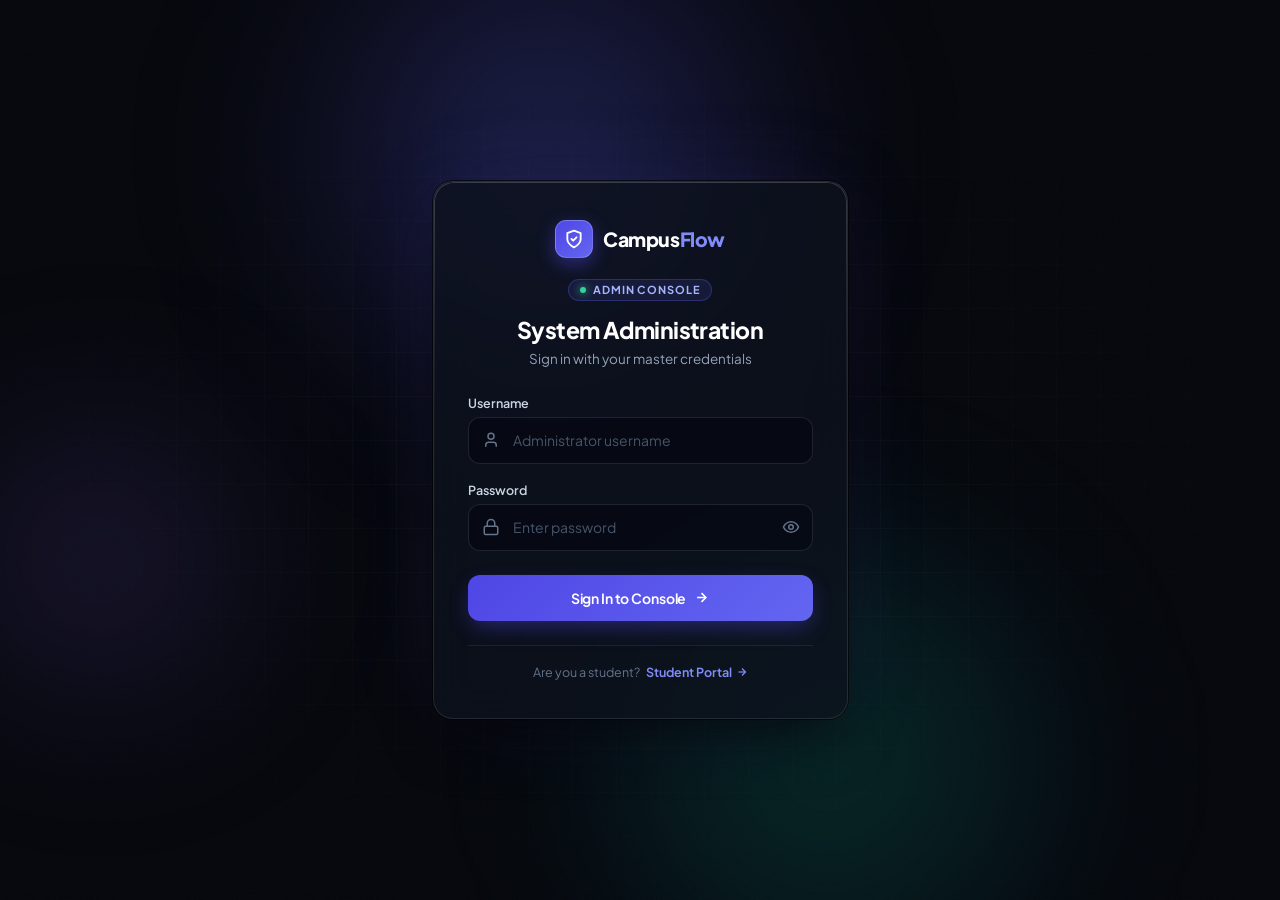
==== commit 4607f251: "feat(ui): add ambient background textures, floating gradient orbs, and glassmorphic card depth" ====
--- a/frontend/admin-login.html
+++ b/frontend/admin-login.html
@@ -8,6 +8,15 @@
   <script src="admin-login.js" defer></script>
 </head>
 <body class="admin-body">
+
+  <!-- AMBIENT BACKGROUND & TEXTURE -->
+  <div class="ambient-bg" aria-hidden="true">
+    <div class="grid-texture"></div>
+    <div class="noise-overlay"></div>
+    <div class="orb orb-admin-1"></div>
+    <div class="orb orb-admin-2"></div>
+    <div class="orb orb-admin-3"></div>
+  </div>
 
   <main class="admin-card" aria-label="Administrator Console Login">
     <!-- BRAND & HEADER -->
--- a/frontend/auth-premium.css
+++ b/frontend/auth-premium.css
@@ -1,6 +1,8 @@
 /* ================================================================
-   CampusFlow Dedicated Auth Styles (Clean & Minimal Enterprise)
-   Distinct aesthetics for Admin Console (Dark) vs Student Portal (Light)
+   CampusFlow Enterprise Auth Design System
+   Distinct Aesthetics:
+     - Admin Console: Stealth Obsidian, Animated Precision Grid, Cyber Orbs
+     - Student Portal: Luminous Academy, Architectural Matrix, Luminous Azure Orbs
    ================================================================ */
 
 @import url('https://fonts.googleapis.com/css2?family=Plus+Jakarta+Sans:wght@400;500;600;700;800&family=JetBrains+Mono:wght@500;600&display=swap');
@@ -9,6 +11,7 @@
   --font-sans: 'Plus Jakarta Sans', -apple-system, BlinkMacSystemFont, 'Segoe UI', Roboto, sans-serif;
   --font-mono: 'JetBrains Mono', ui-monospace, SFMono-Regular, monospace;
   --ease-spring: cubic-bezier(0.16, 1, 0.3, 1);
+  --ease-smooth: cubic-bezier(0.4, 0, 0.2, 1);
 }
 
 *, *::before, *::after {
@@ -29,33 +32,142 @@
 }
 
 /* ================================================================
-   ADMIN CONSOLE (DARK MINIMAL THEME)
-   Palette: Deep Obsidian (#090D16), Slate Glass (#0F172A), Indigo/Emerald Accents
+   SHARED AMBIENT BACKGROUND & TEXTURE ENGINE
    ================================================================ */
 
+.ambient-bg {
+  position: fixed;
+  inset: 0;
+  overflow: hidden;
+  pointer-events: none;
+  z-index: 0;
+}
+
+/* Organic Noise / Luxury Micro-Texture Overlay */
+.noise-overlay {
+  position: absolute;
+  inset: 0;
+  background-image: url("data:image/svg+xml,%3Csvg viewBox='0 0 200 200' xmlns='http://www.w3.org/2000/svg'%3E%3Cfilter id='noise'%3E%3CfeTurbulence type='fractalNoise' baseFrequency='0.85' numOctaves='3' stitchTiles='stitch'/%3E%3C/filter%3E%3Crect width='100%25' height='100%25' filter='url(%23noise)' opacity='0.04'/%3E%3C/svg%3E");
+  background-repeat: repeat;
+  background-size: 140px 140px;
+  opacity: 0.6;
+  mix-blend-mode: overlay;
+}
+
+/* Floating Ambient Orbs (Hardware-Accelerated) */
+.orb {
+  position: absolute;
+  border-radius: 50%;
+  filter: blur(85px);
+  will-change: transform;
+  pointer-events: none;
+}
+
+/* ================================================================
+   1. ADMINISTRATOR CONSOLE (STEALTH OBSIDIAN & CYBER-SECURITY GRID)
+   ================================================================ */
+
 body.admin-body {
-  background-color: #07090e;
+  background-color: #05070c;
+  color: #f1f5f9;
+  display: flex;
+  align-items: center;
+  justify-content: center;
+  padding: 32px 16px;
+  min-height: 100vh;
+  position: relative;
+  overflow-x: hidden;
+}
+
+/* Precision Grid Texture for Admin */
+.admin-body .grid-texture {
+  position: absolute;
+  inset: 0;
   background-image: 
-    radial-gradient(circle at 50% 0%, rgba(99, 102, 241, 0.15) 0%, transparent 60%),
-    radial-gradient(circle at 100% 100%, rgba(16, 185, 129, 0.05) 0%, transparent 50%);
-  color: #f1f5f9;
-  display: flex;
-  align-items: center;
-  justify-content: center;
-  padding: 24px 16px;
-  min-height: 100vh;
-}
-
+    linear-gradient(to right, rgba(255, 255, 255, 0.04) 1px, transparent 1px),
+    linear-gradient(to bottom, rgba(255, 255, 255, 0.04) 1px, transparent 1px);
+  background-size: 44px 44px;
+  mask-image: radial-gradient(ellipse at 50% 50%, rgba(0, 0, 0, 0.95) 0%, transparent 75%);
+  -webkit-mask-image: radial-gradient(ellipse at 50% 50%, rgba(0, 0, 0, 0.95) 0%, transparent 75%);
+  opacity: 0.85;
+}
+
+/* Admin Luminous Orbs */
+.orb-admin-1 {
+  width: 580px;
+  height: 580px;
+  top: -140px;
+  left: 20%;
+  background: radial-gradient(circle, rgba(99, 102, 241, 0.32) 0%, rgba(79, 70, 229, 0.12) 50%, transparent 70%);
+  animation: floatAdmin1 18s ease-in-out infinite alternate;
+}
+
+.orb-admin-2 {
+  width: 520px;
+  height: 520px;
+  bottom: -120px;
+  right: 15%;
+  background: radial-gradient(circle, rgba(16, 185, 129, 0.22) 0%, rgba(6, 182, 212, 0.1) 50%, transparent 70%);
+  animation: floatAdmin2 24s ease-in-out infinite alternate;
+}
+
+.orb-admin-3 {
+  width: 400px;
+  height: 400px;
+  top: 40%;
+  left: -100px;
+  background: radial-gradient(circle, rgba(139, 92, 246, 0.22) 0%, transparent 65%);
+  animation: floatAdmin3 28s ease-in-out infinite alternate;
+}
+
+@keyframes floatAdmin1 {
+  0% { transform: translate3d(0, 0, 0) scale(1); }
+  50% { transform: translate3d(70px, 45px, 0) scale(1.09); }
+  100% { transform: translate3d(-50px, 90px, 0) scale(0.94); }
+}
+
+@keyframes floatAdmin2 {
+  0% { transform: translate3d(0, 0, 0) scale(1); }
+  50% { transform: translate3d(-80px, -60px, 0) scale(1.12); }
+  100% { transform: translate3d(60px, -35px, 0) scale(0.92); }
+}
+
+@keyframes floatAdmin3 {
+  0% { transform: translate3d(0, 0, 0); }
+  100% { transform: translate3d(90px, -70px, 0); }
+}
+
+/* Admin Glassmorphic Card */
 .admin-card {
+  position: relative;
+  z-index: 1;
   width: 100%;
-  max-width: 410px;
-  background: rgba(15, 23, 42, 0.75);
-  border: 1px solid rgba(255, 255, 255, 0.09);
-  border-radius: 18px;
-  padding: 36px 32px;
-  box-shadow: 0 25px 60px -15px rgba(0, 0, 0, 0.7);
-  backdrop-filter: blur(16px);
-  -webkit-backdrop-filter: blur(16px);
+  max-width: 415px;
+  background: rgba(13, 18, 30, 0.78);
+  border: 1px solid rgba(255, 255, 255, 0.1);
+  border-radius: 20px;
+  padding: 38px 34px;
+  box-shadow: 
+    0 0 0 1px rgba(0, 0, 0, 0.6),
+    0 25px 60px -15px rgba(0, 0, 0, 0.8),
+    0 0 90px -20px rgba(99, 102, 241, 0.22);
+  backdrop-filter: blur(20px);
+  -webkit-backdrop-filter: blur(20px);
+  transition: transform 0.3s var(--ease-spring), box-shadow 0.3s var(--ease-spring);
+}
+
+/* Subtle Specular Top Highlight Rim on Admin Card */
+.admin-card::before {
+  content: "";
+  position: absolute;
+  inset: 0;
+  border-radius: 20px;
+  padding: 1px;
+  background: linear-gradient(180deg, rgba(255, 255, 255, 0.18) 0%, rgba(255, 255, 255, 0.04) 40%, transparent 100%);
+  -webkit-mask: linear-gradient(#fff 0 0) content-box, linear-gradient(#fff 0 0);
+  -webkit-mask-composite: xor;
+  mask-composite: exclude;
+  pointer-events: none;
 }
 
 .admin-header {
@@ -69,21 +181,27 @@
   gap: 10px;
   text-decoration: none;
   margin-bottom: 18px;
+  transition: transform 0.2s ease;
+}
+
+.admin-brand:hover {
+  transform: translateY(-1px);
 }
 
 .admin-brand-icon {
-  width: 36px;
-  height: 36px;
-  border-radius: 10px;
+  width: 38px;
+  height: 38px;
+  border-radius: 11px;
   background: linear-gradient(135deg, #4f46e5, #6366f1);
   color: #ffffff;
   display: grid;
   place-items: center;
-  box-shadow: 0 6px 16px rgba(79, 70, 229, 0.35);
+  box-shadow: 0 6px 18px rgba(79, 70, 229, 0.45);
+  border: 1px solid rgba(255, 255, 255, 0.2);
 }
 
 .admin-brand-title {
-  font-size: 19px;
+  font-size: 19.5px;
   font-weight: 800;
   letter-spacing: -0.02em;
   color: #ffffff;
@@ -96,32 +214,38 @@
 .admin-badge {
   display: inline-flex;
   align-items: center;
-  gap: 6px;
-  padding: 3px 10px;
+  gap: 7px;
+  padding: 3.5px 11px;
   border-radius: 99px;
   background: rgba(99, 102, 241, 0.12);
-  border: 1px solid rgba(99, 102, 241, 0.25);
+  border: 1px solid rgba(99, 102, 241, 0.28);
   color: #a5b4fc;
   font-size: 11px;
   font-weight: 700;
-  letter-spacing: 0.06em;
+  letter-spacing: 0.08em;
   text-transform: uppercase;
   margin-bottom: 14px;
 }
 
 .admin-badge-dot {
-  width: 6px;
-  height: 6px;
+  width: 6.5px;
+  height: 6.5px;
   border-radius: 50%;
   background: #34d399;
-  box-shadow: 0 0 6px #34d399;
+  box-shadow: 0 0 8px #34d399;
+  animation: pulseGreen 2.4s ease-in-out infinite;
+}
+
+@keyframes pulseGreen {
+  0%, 100% { transform: scale(1); opacity: 1; }
+  50% { transform: scale(1.2); opacity: 0.8; box-shadow: 0 0 12px #34d399; }
 }
 
 .admin-title {
-  font-size: 22px;
-  font-weight: 700;
+  font-size: 23px;
+  font-weight: 750;
   color: #ffffff;
-  letter-spacing: -0.02em;
+  letter-spacing: -0.025em;
   margin-bottom: 6px;
 }
 
@@ -130,7 +254,7 @@
   color: #94a3b8;
 }
 
-/* ADMIN FORM INPUTS */
+/* Admin Inputs */
 .admin-card .form-group {
   margin-bottom: 18px;
   text-align: left;
@@ -148,24 +272,24 @@
   position: relative;
   display: flex;
   align-items: center;
-  background: rgba(2, 6, 23, 0.55);
+  background: rgba(4, 8, 18, 0.6);
   border: 1px solid rgba(255, 255, 255, 0.1);
-  border-radius: 11px;
+  border-radius: 12px;
   transition: all 0.2s ease;
 }
 
 .admin-card .input-wrap:hover {
-  border-color: rgba(255, 255, 255, 0.2);
+  border-color: rgba(255, 255, 255, 0.22);
 }
 
 .admin-card .input-wrap:focus-within {
   border-color: #6366f1;
-  box-shadow: 0 0 0 3px rgba(99, 102, 241, 0.25);
-  background: rgba(2, 6, 23, 0.85);
+  box-shadow: 0 0 0 3px rgba(99, 102, 241, 0.25), 0 0 15px rgba(99, 102, 241, 0.15);
+  background: rgba(4, 8, 18, 0.85);
 }
 
 .admin-card .input-icon {
-  width: 42px;
+  width: 44px;
   display: grid;
   place-items: center;
   color: #64748b;
@@ -173,14 +297,14 @@
 }
 
 .admin-card .input-wrap:focus-within .input-icon {
-  color: #818cf8;
+  color: #a5b4fc;
 }
 
 .admin-card .form-input {
   flex: 1;
   background: transparent;
   border: none;
-  height: 44px;
+  height: 45px;
   font-family: inherit;
   font-size: 14px;
   color: #ffffff;
@@ -195,8 +319,8 @@
 .admin-card .btn-pw-toggle {
   background: transparent;
   border: none;
-  width: 40px;
-  height: 44px;
+  width: 42px;
+  height: 45px;
   cursor: pointer;
   color: #64748b;
   display: grid;
@@ -208,17 +332,9 @@
   color: #cbd5e1;
 }
 
-.admin-card .btn-pw-toggle .eye-closed {
-  display: none;
-}
-
-.admin-card .btn-pw-toggle.showing .eye-open {
-  display: none;
-}
-
-.admin-card .btn-pw-toggle.showing .eye-closed {
-  display: block;
-}
+.admin-card .btn-pw-toggle .eye-closed { display: none; }
+.admin-card .btn-pw-toggle.showing .eye-open { display: none; }
+.admin-card .btn-pw-toggle.showing .eye-closed { display: block; }
 
 .admin-card .caps-warning {
   display: flex;
@@ -231,10 +347,12 @@
 }
 
 .admin-card .btn-submit {
+  position: relative;
+  overflow: hidden;
   width: 100%;
-  height: 45px;
+  height: 46px;
   border: none;
-  border-radius: 11px;
+  border-radius: 12px;
   background: linear-gradient(135deg, #4f46e5 0%, #6366f1 100%);
   color: #ffffff;
   font-family: inherit;
@@ -246,15 +364,15 @@
   align-items: center;
   justify-content: center;
   gap: 8px;
-  margin-top: 22px;
-  box-shadow: 0 8px 20px -4px rgba(79, 70, 229, 0.45);
-  transition: all 0.2s var(--ease-spring);
+  margin-top: 24px;
+  box-shadow: 0 8px 22px -4px rgba(79, 70, 229, 0.45);
+  transition: all 0.22s var(--ease-spring);
 }
 
 .admin-card .btn-submit:hover:not(:disabled) {
-  transform: translateY(-1px);
-  box-shadow: 0 12px 24px -4px rgba(79, 70, 229, 0.6);
-  filter: brightness(1.06);
+  transform: translateY(-1.5px);
+  box-shadow: 0 12px 28px -4px rgba(79, 70, 229, 0.65);
+  filter: brightness(1.07);
 }
 
 .admin-card .btn-submit:disabled {
@@ -265,7 +383,7 @@
 .admin-footer {
   margin-top: 24px;
   padding-top: 18px;
-  border-top: 1px solid rgba(255, 255, 255, 0.07);
+  border-top: 1px solid rgba(255, 255, 255, 0.08);
   text-align: center;
   font-size: 12.5px;
   color: #64748b;
@@ -274,7 +392,7 @@
 .admin-footer a {
   color: #818cf8;
   text-decoration: none;
-  font-weight: 600;
+  font-weight: 650;
   display: inline-flex;
   align-items: center;
   gap: 4px;
@@ -288,31 +406,95 @@
 }
 
 /* ================================================================
-   STUDENT PORTAL (LIGHT MINIMAL THEME)
-   Palette: Crisp White (#FFFFFF), Warm Slate Canvas (#F8FAFC), Academic Blue (#0284C7, #2563EB)
+   2. STUDENT PORTAL (LUMINOUS ACADEMY & ARCHITECTURAL MATRIX)
    ================================================================ */
 
 body.student-body {
-  background-color: #f8fafc;
-  background-image: 
-    radial-gradient(circle at 10% 20%, rgba(2, 132, 199, 0.05) 0%, transparent 40%),
-    radial-gradient(circle at 90% 80%, rgba(37, 99, 235, 0.04) 0%, transparent 40%);
+  background-color: #f1f5f9;
   color: #0f172a;
   display: flex;
   align-items: center;
   justify-content: center;
-  padding: 24px 16px;
+  padding: 32px 16px;
   min-height: 100vh;
-}
-
+  position: relative;
+  overflow-x: hidden;
+}
+
+/* Architectural Dotted Matrix Texture for Student */
+.student-body .dot-texture {
+  position: absolute;
+  inset: 0;
+  background-image: radial-gradient(circle, rgba(15, 23, 42, 0.09) 1.2px, transparent 1.2px);
+  background-size: 28px 28px;
+  mask-image: radial-gradient(ellipse at 50% 50%, rgba(0, 0, 0, 0.9) 10%, transparent 80%);
+  -webkit-mask-image: radial-gradient(ellipse at 50% 50%, rgba(0, 0, 0, 0.9) 10%, transparent 80%);
+  opacity: 0.85;
+}
+
+/* Student Luminous Orbs */
+.orb-student-1 {
+  width: 620px;
+  height: 620px;
+  top: -150px;
+  left: 10%;
+  background: radial-gradient(circle, rgba(56, 189, 248, 0.3) 0%, rgba(37, 99, 235, 0.14) 50%, transparent 70%);
+  animation: floatStudent1 20s ease-in-out infinite alternate;
+}
+
+.orb-student-2 {
+  width: 560px;
+  height: 560px;
+  bottom: -130px;
+  right: 8%;
+  background: radial-gradient(circle, rgba(129, 140, 248, 0.28) 0%, rgba(99, 102, 241, 0.12) 50%, transparent 70%);
+  animation: floatStudent2 24s ease-in-out infinite alternate;
+}
+
+.orb-student-3 {
+  width: 440px;
+  height: 440px;
+  top: 35%;
+  right: -90px;
+  background: radial-gradient(circle, rgba(52, 211, 153, 0.18) 0%, transparent 65%);
+  animation: floatStudent3 22s ease-in-out infinite alternate;
+}
+
+@keyframes floatStudent1 {
+  0% { transform: translate3d(0, 0, 0) scale(1); }
+  50% { transform: translate3d(60px, 65px, 0) scale(1.1); }
+  100% { transform: translate3d(-35px, 35px, 0) scale(0.95); }
+}
+
+@keyframes floatStudent2 {
+  0% { transform: translate3d(0, 0, 0) scale(1); }
+  50% { transform: translate3d(-65px, -45px, 0) scale(1.09); }
+  100% { transform: translate3d(45px, -65px, 0) scale(0.93); }
+}
+
+@keyframes floatStudent3 {
+  0% { transform: translate3d(0, 0, 0); }
+  100% { transform: translate3d(-55px, 75px, 0); }
+}
+
+/* Student Pearlescent Card */
 .student-card {
+  position: relative;
+  z-index: 1;
   width: 100%;
-  max-width: 430px;
-  background: #ffffff;
-  border: 1px solid #e2e8f0;
-  border-radius: 20px;
-  padding: 36px 34px;
-  box-shadow: 0 15px 35px -5px rgba(15, 23, 42, 0.06), 0 0 1px 1px rgba(15, 23, 42, 0.02);
+  max-width: 435px;
+  background: rgba(255, 255, 255, 0.88);
+  border: 1px solid rgba(255, 255, 255, 0.95);
+  border-radius: 22px;
+  padding: 38px 34px;
+  box-shadow: 
+    0 25px 55px -12px rgba(15, 23, 42, 0.08),
+    0 1px 3px rgba(0, 0, 0, 0.03),
+    0 0 0 1px rgba(226, 232, 240, 0.7),
+    0 0 70px -15px rgba(37, 99, 235, 0.14);
+  backdrop-filter: blur(24px);
+  -webkit-backdrop-filter: blur(24px);
+  transition: transform 0.3s var(--ease-spring), box-shadow 0.3s var(--ease-spring);
 }
 
 .student-header {
@@ -326,21 +508,27 @@
   gap: 10px;
   text-decoration: none;
   margin-bottom: 16px;
+  transition: transform 0.2s ease;
+}
+
+.student-brand:hover {
+  transform: translateY(-1px);
 }
 
 .student-brand-icon {
-  width: 36px;
-  height: 36px;
-  border-radius: 10px;
+  width: 38px;
+  height: 38px;
+  border-radius: 11px;
   background: linear-gradient(135deg, #0284c7, #0369a1);
   color: #ffffff;
   display: grid;
   place-items: center;
-  box-shadow: 0 4px 12px rgba(2, 132, 199, 0.25);
+  box-shadow: 0 5px 16px rgba(2, 132, 199, 0.35);
+  border: 1px solid rgba(255, 255, 255, 0.35);
 }
 
 .student-brand-title {
-  font-size: 19px;
+  font-size: 19.5px;
   font-weight: 800;
   letter-spacing: -0.02em;
   color: #0f172a;
@@ -354,23 +542,23 @@
   display: inline-flex;
   align-items: center;
   gap: 6px;
-  padding: 3px 10px;
+  padding: 3.5px 12px;
   border-radius: 99px;
   background: #e0f2fe;
   border: 1px solid #bae6fd;
   color: #0369a1;
   font-size: 11px;
   font-weight: 700;
-  letter-spacing: 0.06em;
+  letter-spacing: 0.08em;
   text-transform: uppercase;
   margin-bottom: 14px;
 }
 
 .student-title {
-  font-size: 22px;
+  font-size: 23px;
   font-weight: 750;
   color: #0f172a;
-  letter-spacing: -0.02em;
+  letter-spacing: -0.025em;
   margin-bottom: 6px;
 }
 
@@ -379,14 +567,15 @@
   color: #64748b;
 }
 
-/* SEGMENTED TABS (SIGN IN VS REGISTER) */
+/* Tactile Segmented Tabs */
 .student-tabs {
   display: flex;
   background: #f1f5f9;
   padding: 4px;
-  border-radius: 11px;
+  border-radius: 12px;
   margin-bottom: 22px;
   gap: 4px;
+  border: 1px solid #e2e8f0;
 }
 
 .student-tab-btn {
@@ -398,18 +587,18 @@
   font-family: inherit;
   font-size: 13px;
   font-weight: 650;
-  border-radius: 8px;
+  border-radius: 9px;
   cursor: pointer;
-  transition: all 0.18s ease;
+  transition: all 0.2s var(--ease-spring);
 }
 
 .student-tab-btn.active {
   background: #ffffff;
   color: #0f172a;
-  box-shadow: 0 2px 6px rgba(0, 0, 0, 0.06);
-}
-
-/* STUDENT FORM INPUTS */
+  box-shadow: 0 2px 8px rgba(0, 0, 0, 0.08), 0 1px 2px rgba(0, 0, 0, 0.03);
+}
+
+/* Student Form Inputs */
 .student-card .form-group {
   margin-bottom: 16px;
   text-align: left;
@@ -427,24 +616,25 @@
   position: relative;
   display: flex;
   align-items: center;
-  background: #f8fafc;
+  background: rgba(248, 250, 252, 0.9);
   border: 1.5px solid #e2e8f0;
-  border-radius: 11px;
+  border-radius: 12px;
   transition: all 0.2s ease;
 }
 
 .student-card .input-wrap:hover {
   border-color: #cbd5e1;
+  background: #ffffff;
 }
 
 .student-card .input-wrap:focus-within {
   border-color: #0284c7;
-  box-shadow: 0 0 0 3px rgba(2, 132, 199, 0.15);
+  box-shadow: 0 0 0 3px rgba(2, 132, 199, 0.16), 0 0 12px rgba(2, 132, 199, 0.08);
   background: #ffffff;
 }
 
 .student-card .input-icon {
-  width: 42px;
+  width: 44px;
   display: grid;
   place-items: center;
   color: #94a3b8;
@@ -459,7 +649,7 @@
   flex: 1;
   background: transparent;
   border: none;
-  height: 44px;
+  height: 45px;
   font-family: inherit;
   font-size: 14px;
   color: #0f172a;
@@ -474,8 +664,8 @@
 .student-card .btn-pw-toggle {
   background: transparent;
   border: none;
-  width: 40px;
-  height: 44px;
+  width: 42px;
+  height: 45px;
   cursor: pointer;
   color: #94a3b8;
   display: grid;
@@ -487,17 +677,9 @@
   color: #0f172a;
 }
 
-.student-card .btn-pw-toggle .eye-closed {
-  display: none;
-}
-
-.student-card .btn-pw-toggle.showing .eye-open {
-  display: none;
-}
-
-.student-card .btn-pw-toggle.showing .eye-closed {
-  display: block;
-}
+.student-card .btn-pw-toggle .eye-closed { display: none; }
+.student-card .btn-pw-toggle.showing .eye-open { display: none; }
+.student-card .btn-pw-toggle.showing .eye-closed { display: block; }
 
 .student-card .caps-warning {
   display: flex;
@@ -511,9 +693,9 @@
 
 .student-card .btn-submit {
   width: 100%;
-  height: 45px;
+  height: 46px;
   border: none;
-  border-radius: 11px;
+  border-radius: 12px;
   background: linear-gradient(135deg, #0284c7 0%, #0369a1 100%);
   color: #ffffff;
   font-family: inherit;
@@ -525,15 +707,15 @@
   align-items: center;
   justify-content: center;
   gap: 8px;
-  margin-top: 20px;
-  box-shadow: 0 6px 18px -3px rgba(2, 132, 199, 0.35);
-  transition: all 0.2s var(--ease-spring);
+  margin-top: 22px;
+  box-shadow: 0 8px 22px -4px rgba(2, 132, 199, 0.4);
+  transition: all 0.22s var(--ease-spring);
 }
 
 .student-card .btn-submit:hover:not(:disabled) {
-  transform: translateY(-1px);
-  box-shadow: 0 10px 22px -3px rgba(2, 132, 199, 0.45);
-  filter: brightness(1.04);
+  transform: translateY(-1.5px);
+  box-shadow: 0 12px 26px -4px rgba(2, 132, 199, 0.55);
+  filter: brightness(1.05);
 }
 
 .student-card .btn-submit:disabled {
@@ -541,7 +723,7 @@
   cursor: wait;
 }
 
-/* PASSWORD STRENGTH FOR STUDENT SIGNUP */
+/* Password strength */
 .strength-track {
   display: grid;
   grid-template-columns: repeat(4, 1fr);
@@ -582,7 +764,7 @@
 .student-footer a {
   color: #0284c7;
   text-decoration: none;
-  font-weight: 600;
+  font-weight: 650;
   display: inline-flex;
   align-items: center;
   gap: 4px;
@@ -596,35 +778,35 @@
 }
 
 /* ================================================================
-   SHARED ALERT CARD COMPONENT (Clean & Minimal)
+   3. SHARED REFINED ALERT COMPONENT
    ================================================================ */
 
 .alert-card {
-  padding: 11px 14px;
-  border-radius: 10px;
+  padding: 12px 15px;
+  border-radius: 11px;
   font-size: 13px;
   line-height: 1.45;
-  margin-top: 14px;
+  margin-top: 15px;
   display: flex;
   align-items: flex-start;
   gap: 10px;
   text-align: left;
 }
 
-/* Admin dark alert cards */
+/* Admin Dark Alerts */
 .admin-card .alert-card.error {
   background: rgba(239, 68, 68, 0.12);
-  border: 1px solid rgba(239, 68, 68, 0.3);
+  border: 1px solid rgba(239, 68, 68, 0.35);
   color: #fca5a5;
 }
 
 .admin-card .alert-card.success {
   background: rgba(16, 185, 129, 0.12);
-  border: 1px solid rgba(16, 185, 129, 0.3);
+  border: 1px solid rgba(16, 185, 129, 0.35);
   color: #6ee7b7;
 }
 
-/* Student light alert cards */
+/* Student Light Alerts */
 .student-card .alert-card.error {
   background: #fef2f2;
   border: 1px solid #fecaca;
@@ -636,3 +818,13 @@
   border: 1px solid #bbf7d0;
   color: #15803d;
 }
+
+/* Respect user accessibility settings */
+@media (prefers-reduced-motion: reduce) {
+  .orb {
+    animation: none !important;
+  }
+  .admin-badge-dot {
+    animation: none !important;
+  }
+}
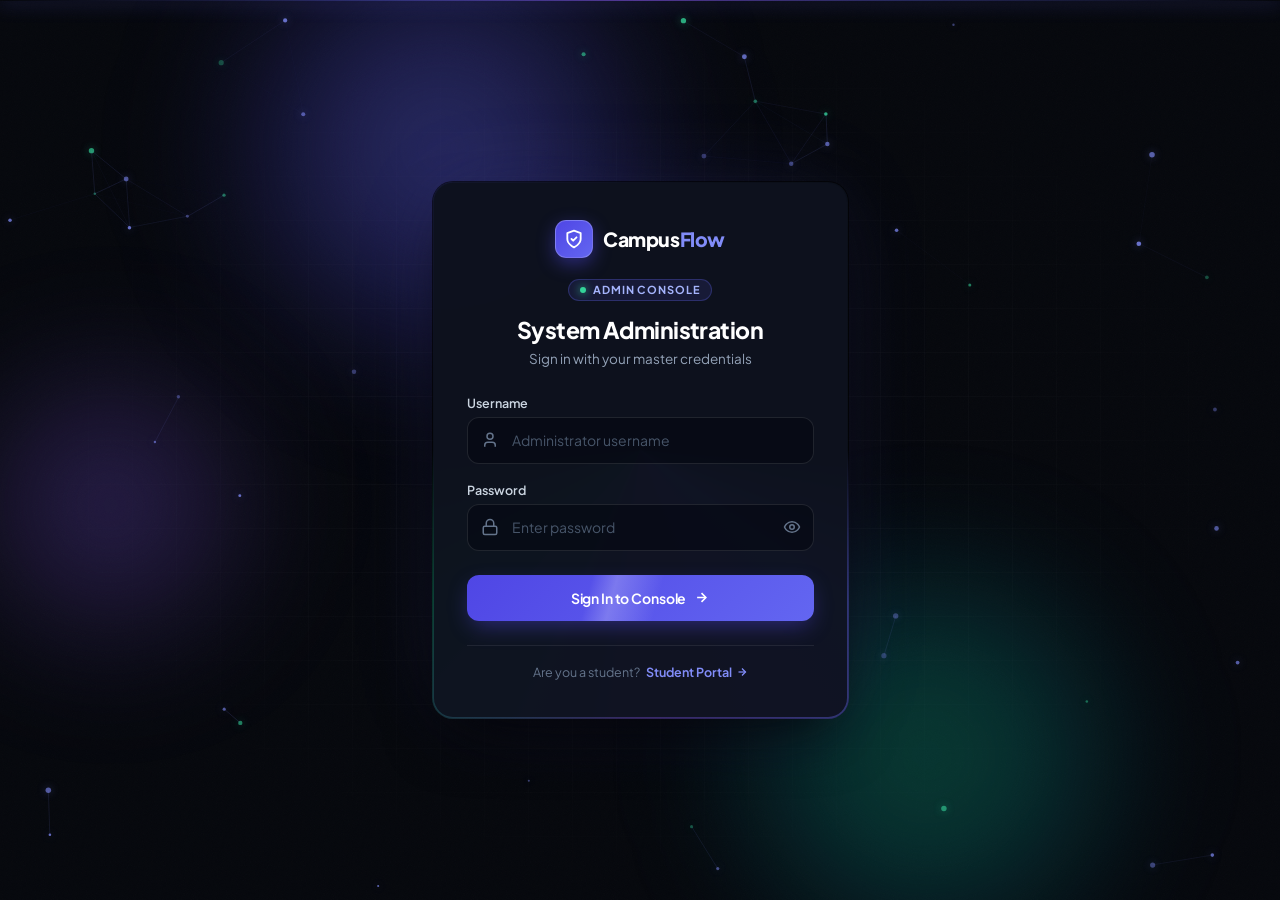
==== commit 09aa1d87: "feat(auth): add rich dynamic motion animations, rotating conic borders, and particle engines to admi" ====
--- a/frontend/admin-login.html
+++ b/frontend/admin-login.html
@@ -16,6 +16,8 @@
     <div class="orb orb-admin-1"></div>
     <div class="orb orb-admin-2"></div>
     <div class="orb orb-admin-3"></div>
+    <div class="scan-beam"></div>
+    <canvas class="particle-canvas" id="adminParticles"></canvas>
   </div>
 
   <main class="admin-card" aria-label="Administrator Console Login">
--- a/frontend/auth-premium.css
+++ b/frontend/auth-premium.css
@@ -58,9 +58,37 @@
 .orb {
   position: absolute;
   border-radius: 50%;
-  filter: blur(85px);
+  filter: blur(60px);
   will-change: transform;
   pointer-events: none;
+}
+
+/* Particle Canvas Layer */
+.particle-canvas {
+  position: absolute;
+  inset: 0;
+  z-index: 1;
+}
+
+/* ================================================================
+   CARD ENTRANCE ANIMATION
+   ================================================================ */
+
+@keyframes cardReveal {
+  0% {
+    opacity: 0;
+    transform: translateY(28px) scale(0.97);
+    filter: blur(6px);
+  }
+  100% {
+    opacity: 1;
+    transform: translateY(0) scale(1);
+    filter: blur(0);
+  }
+}
+
+.admin-card, .student-card {
+  animation: cardReveal 0.8s var(--ease-spring) both;
 }
 
 /* ================================================================
@@ -94,47 +122,69 @@
 
 /* Admin Luminous Orbs */
 .orb-admin-1 {
-  width: 580px;
-  height: 580px;
-  top: -140px;
-  left: 20%;
-  background: radial-gradient(circle, rgba(99, 102, 241, 0.32) 0%, rgba(79, 70, 229, 0.12) 50%, transparent 70%);
-  animation: floatAdmin1 18s ease-in-out infinite alternate;
+  width: 500px;
+  height: 500px;
+  top: -100px;
+  left: 15%;
+  background: radial-gradient(circle, rgba(99, 102, 241, 0.45) 0%, rgba(79, 70, 229, 0.18) 50%, transparent 70%);
+  animation: floatAdmin1 10s ease-in-out infinite alternate;
 }
 
 .orb-admin-2 {
-  width: 520px;
-  height: 520px;
-  bottom: -120px;
-  right: 15%;
-  background: radial-gradient(circle, rgba(16, 185, 129, 0.22) 0%, rgba(6, 182, 212, 0.1) 50%, transparent 70%);
-  animation: floatAdmin2 24s ease-in-out infinite alternate;
+  width: 450px;
+  height: 450px;
+  bottom: -80px;
+  right: 10%;
+  background: radial-gradient(circle, rgba(16, 185, 129, 0.35) 0%, rgba(6, 182, 212, 0.15) 50%, transparent 70%);
+  animation: floatAdmin2 14s ease-in-out infinite alternate;
 }
 
 .orb-admin-3 {
-  width: 400px;
-  height: 400px;
-  top: 40%;
-  left: -100px;
-  background: radial-gradient(circle, rgba(139, 92, 246, 0.22) 0%, transparent 65%);
-  animation: floatAdmin3 28s ease-in-out infinite alternate;
+  width: 380px;
+  height: 380px;
+  top: 35%;
+  left: -80px;
+  background: radial-gradient(circle, rgba(139, 92, 246, 0.35) 0%, transparent 65%);
+  animation: floatAdmin3 12s ease-in-out infinite alternate;
 }
 
 @keyframes floatAdmin1 {
   0% { transform: translate3d(0, 0, 0) scale(1); }
-  50% { transform: translate3d(70px, 45px, 0) scale(1.09); }
-  100% { transform: translate3d(-50px, 90px, 0) scale(0.94); }
+  33% { transform: translate3d(80px, 50px, 0) scale(1.12); }
+  66% { transform: translate3d(-40px, 90px, 0) scale(0.95); }
+  100% { transform: translate3d(30px, 30px, 0) scale(1.06); }
 }
 
 @keyframes floatAdmin2 {
   0% { transform: translate3d(0, 0, 0) scale(1); }
-  50% { transform: translate3d(-80px, -60px, 0) scale(1.12); }
-  100% { transform: translate3d(60px, -35px, 0) scale(0.92); }
+  33% { transform: translate3d(-90px, -50px, 0) scale(1.15); }
+  66% { transform: translate3d(50px, -30px, 0) scale(0.9); }
+  100% { transform: translate3d(-30px, -60px, 0) scale(1.08); }
 }
 
 @keyframes floatAdmin3 {
-  0% { transform: translate3d(0, 0, 0); }
-  100% { transform: translate3d(90px, -70px, 0); }
+  0% { transform: translate3d(0, 0, 0) scale(1); }
+  50% { transform: translate3d(100px, -60px, 0) scale(1.1); }
+  100% { transform: translate3d(40px, -90px, 0) scale(0.95); }
+}
+
+/* Horizontal cyber scan beam for admin */
+.admin-body .scan-beam {
+  position: absolute;
+  left: 0;
+  right: 0;
+  height: 1px;
+  background: linear-gradient(90deg, transparent 0%, rgba(99, 102, 241, 0.5) 30%, rgba(139, 92, 246, 0.8) 50%, rgba(99, 102, 241, 0.5) 70%, transparent 100%);
+  box-shadow: 0 0 20px 3px rgba(99, 102, 241, 0.4);
+  animation: scanDown 6s linear infinite;
+  opacity: 0.7;
+}
+
+@keyframes scanDown {
+  0% { top: -2px; opacity: 0; }
+  5% { opacity: 0.7; }
+  95% { opacity: 0.7; }
+  100% { top: 100%; opacity: 0; }
 }
 
 /* Admin Glassmorphic Card */
@@ -144,7 +194,6 @@
   width: 100%;
   max-width: 415px;
   background: rgba(13, 18, 30, 0.78);
-  border: 1px solid rgba(255, 255, 255, 0.1);
   border-radius: 20px;
   padding: 38px 34px;
   box-shadow: 
@@ -156,18 +205,42 @@
   transition: transform 0.3s var(--ease-spring), box-shadow 0.3s var(--ease-spring);
 }
 
-/* Subtle Specular Top Highlight Rim on Admin Card */
+/* Rotating gradient border (animated conic border) */
 .admin-card::before {
   content: "";
   position: absolute;
-  inset: 0;
-  border-radius: 20px;
-  padding: 1px;
-  background: linear-gradient(180deg, rgba(255, 255, 255, 0.18) 0%, rgba(255, 255, 255, 0.04) 40%, transparent 100%);
-  -webkit-mask: linear-gradient(#fff 0 0) content-box, linear-gradient(#fff 0 0);
-  -webkit-mask-composite: xor;
-  mask-composite: exclude;
-  pointer-events: none;
+  inset: -1px;
+  border-radius: 21px;
+  background: conic-gradient(
+    from var(--border-angle, 0deg),
+    transparent 25%,
+    rgba(99, 102, 241, 0.6) 35%,
+    rgba(139, 92, 246, 0.5) 50%,
+    rgba(16, 185, 129, 0.4) 65%,
+    transparent 75%
+  );
+  animation: rotateBorder 5s linear infinite;
+  z-index: -1;
+  opacity: 0.7;
+}
+
+.admin-card::after {
+  content: "";
+  position: absolute;
+  inset: 1px;
+  border-radius: 19px;
+  background: rgba(13, 18, 30, 0.93);
+  z-index: -1;
+}
+
+@property --border-angle {
+  syntax: '<angle>';
+  initial-value: 0deg;
+  inherits: false;
+}
+
+@keyframes rotateBorder {
+  to { --border-angle: 360deg; }
 }
 
 .admin-header {
@@ -434,47 +507,50 @@
 
 /* Student Luminous Orbs */
 .orb-student-1 {
-  width: 620px;
-  height: 620px;
-  top: -150px;
-  left: 10%;
-  background: radial-gradient(circle, rgba(56, 189, 248, 0.3) 0%, rgba(37, 99, 235, 0.14) 50%, transparent 70%);
-  animation: floatStudent1 20s ease-in-out infinite alternate;
+  width: 520px;
+  height: 520px;
+  top: -110px;
+  left: 8%;
+  background: radial-gradient(circle, rgba(56, 189, 248, 0.42) 0%, rgba(37, 99, 235, 0.2) 50%, transparent 70%);
+  animation: floatStudent1 11s ease-in-out infinite alternate;
 }
 
 .orb-student-2 {
-  width: 560px;
-  height: 560px;
-  bottom: -130px;
-  right: 8%;
-  background: radial-gradient(circle, rgba(129, 140, 248, 0.28) 0%, rgba(99, 102, 241, 0.12) 50%, transparent 70%);
-  animation: floatStudent2 24s ease-in-out infinite alternate;
+  width: 480px;
+  height: 480px;
+  bottom: -100px;
+  right: 5%;
+  background: radial-gradient(circle, rgba(129, 140, 248, 0.38) 0%, rgba(99, 102, 241, 0.16) 50%, transparent 70%);
+  animation: floatStudent2 14s ease-in-out infinite alternate;
 }
 
 .orb-student-3 {
-  width: 440px;
-  height: 440px;
-  top: 35%;
-  right: -90px;
-  background: radial-gradient(circle, rgba(52, 211, 153, 0.18) 0%, transparent 65%);
-  animation: floatStudent3 22s ease-in-out infinite alternate;
+  width: 400px;
+  height: 400px;
+  top: 30%;
+  right: -70px;
+  background: radial-gradient(circle, rgba(52, 211, 153, 0.3) 0%, transparent 65%);
+  animation: floatStudent3 12s ease-in-out infinite alternate;
 }
 
 @keyframes floatStudent1 {
   0% { transform: translate3d(0, 0, 0) scale(1); }
-  50% { transform: translate3d(60px, 65px, 0) scale(1.1); }
-  100% { transform: translate3d(-35px, 35px, 0) scale(0.95); }
+  33% { transform: translate3d(70px, 60px, 0) scale(1.14); }
+  66% { transform: translate3d(-30px, 40px, 0) scale(0.93); }
+  100% { transform: translate3d(45px, 20px, 0) scale(1.07); }
 }
 
 @keyframes floatStudent2 {
   0% { transform: translate3d(0, 0, 0) scale(1); }
-  50% { transform: translate3d(-65px, -45px, 0) scale(1.09); }
-  100% { transform: translate3d(45px, -65px, 0) scale(0.93); }
+  33% { transform: translate3d(-75px, -40px, 0) scale(1.12); }
+  66% { transform: translate3d(40px, -55px, 0) scale(0.92); }
+  100% { transform: translate3d(-20px, -70px, 0) scale(1.06); }
 }
 
 @keyframes floatStudent3 {
-  0% { transform: translate3d(0, 0, 0); }
-  100% { transform: translate3d(-55px, 75px, 0); }
+  0% { transform: translate3d(0, 0, 0) scale(1); }
+  50% { transform: translate3d(-65px, 80px, 0) scale(1.1); }
+  100% { transform: translate3d(-30px, 50px, 0) scale(0.96); }
 }
 
 /* Student Pearlescent Card */
@@ -483,18 +559,55 @@
   z-index: 1;
   width: 100%;
   max-width: 435px;
-  background: rgba(255, 255, 255, 0.88);
-  border: 1px solid rgba(255, 255, 255, 0.95);
+  background: rgba(255, 255, 255, 0.9);
   border-radius: 22px;
   padding: 38px 34px;
   box-shadow: 
     0 25px 55px -12px rgba(15, 23, 42, 0.08),
     0 1px 3px rgba(0, 0, 0, 0.03),
     0 0 0 1px rgba(226, 232, 240, 0.7),
-    0 0 70px -15px rgba(37, 99, 235, 0.14);
+    0 0 70px -15px rgba(37, 99, 235, 0.16);
   backdrop-filter: blur(24px);
   -webkit-backdrop-filter: blur(24px);
   transition: transform 0.3s var(--ease-spring), box-shadow 0.3s var(--ease-spring);
+}
+
+/* Rotating pearlescent gradient border for Student */
+.student-card::before {
+  content: "";
+  position: absolute;
+  inset: -1px;
+  border-radius: 23px;
+  background: conic-gradient(
+    from var(--border-angle-student, 0deg),
+    transparent 28%,
+    rgba(56, 189, 248, 0.6) 42%,
+    rgba(99, 102, 241, 0.45) 55%,
+    rgba(52, 211, 153, 0.45) 68%,
+    transparent 82%
+  );
+  animation: rotateBorderStudent 6.5s linear infinite;
+  z-index: -1;
+  opacity: 0.65;
+}
+
+.student-card::after {
+  content: "";
+  position: absolute;
+  inset: 1px;
+  border-radius: 21px;
+  background: rgba(255, 255, 255, 0.95);
+  z-index: -1;
+}
+
+@property --border-angle-student {
+  syntax: '<angle>';
+  initial-value: 0deg;
+  inherits: false;
+}
+
+@keyframes rotateBorderStudent {
+  to { --border-angle-student: 360deg; }
 }
 
 .student-header {
@@ -819,12 +932,51 @@
   color: #15803d;
 }
 
+/* Shimmer sweep on submit buttons */
+.admin-card .btn-submit::after,
+.student-card .btn-submit::after {
+  content: "";
+  position: absolute;
+  inset: 0;
+  background: linear-gradient(
+    105deg,
+    transparent 35%,
+    rgba(255, 255, 255, 0.22) 42%,
+    rgba(255, 255, 255, 0.12) 48%,
+    transparent 55%
+  );
+  border-radius: inherit;
+  animation: shimmer 3.5s ease-in-out infinite;
+}
+
+@keyframes shimmer {
+  0%, 100% { transform: translateX(-120%); }
+  50% { transform: translateX(120%); }
+}
+
+.admin-card .btn-submit,
+.student-card .btn-submit {
+  position: relative;
+  overflow: hidden;
+}
+
 /* Respect user accessibility settings */
 @media (prefers-reduced-motion: reduce) {
-  .orb {
+  .orb, .scan-beam {
     animation: none !important;
   }
   .admin-badge-dot {
     animation: none !important;
   }
-}
+  .admin-card::before,
+  .student-card::before {
+    animation: none !important;
+  }
+  .admin-card .btn-submit::after,
+  .student-card .btn-submit::after {
+    animation: none !important;
+  }
+  .admin-card, .student-card {
+    animation: none !important;
+  }
+}
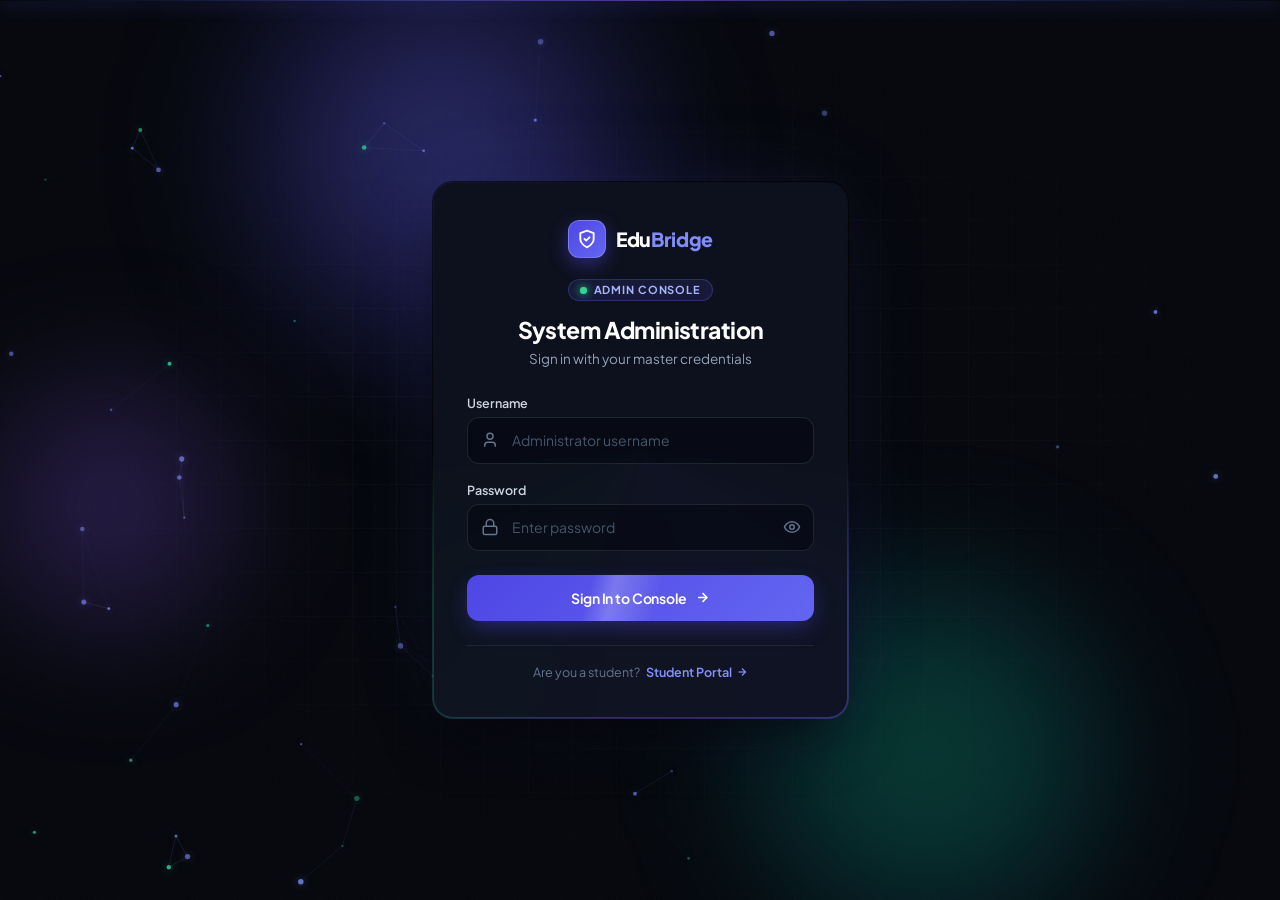
==== commit 1b02c05f: "feat(branding): rebrand project from CampusFlow to EduBridge across all frontend, backend, database," ====
--- a/frontend/admin-login.html
+++ b/frontend/admin-login.html
@@ -3,7 +3,7 @@
 <head>
   <meta charset="utf-8">
   <meta name="viewport" content="width=device-width, initial-scale=1">
-  <title>CampusFlow | Admin Console</title>
+  <title>EduBridge | Admin Console</title>
   <link rel="stylesheet" href="auth-premium.css">
   <script src="admin-login.js" defer></script>
 </head>
@@ -30,7 +30,7 @@
             <path d="m9 12 2 2 4-4"/>
           </svg>
         </div>
-        <div class="admin-brand-title">Campus<span>Flow</span></div>
+        <div class="admin-brand-title">Edu<span>Bridge</span></div>
       </a>
 
       <div>
--- a/frontend/auth-premium.css
+++ b/frontend/auth-premium.css
@@ -1,5 +1,5 @@
 /* ================================================================
-   CampusFlow Enterprise Auth Design System
+   EduBridge Enterprise Auth Design System
    Distinct Aesthetics:
      - Admin Console: Stealth Obsidian, Animated Precision Grid, Cyber Orbs
      - Student Portal: Luminous Academy, Architectural Matrix, Luminous Azure Orbs
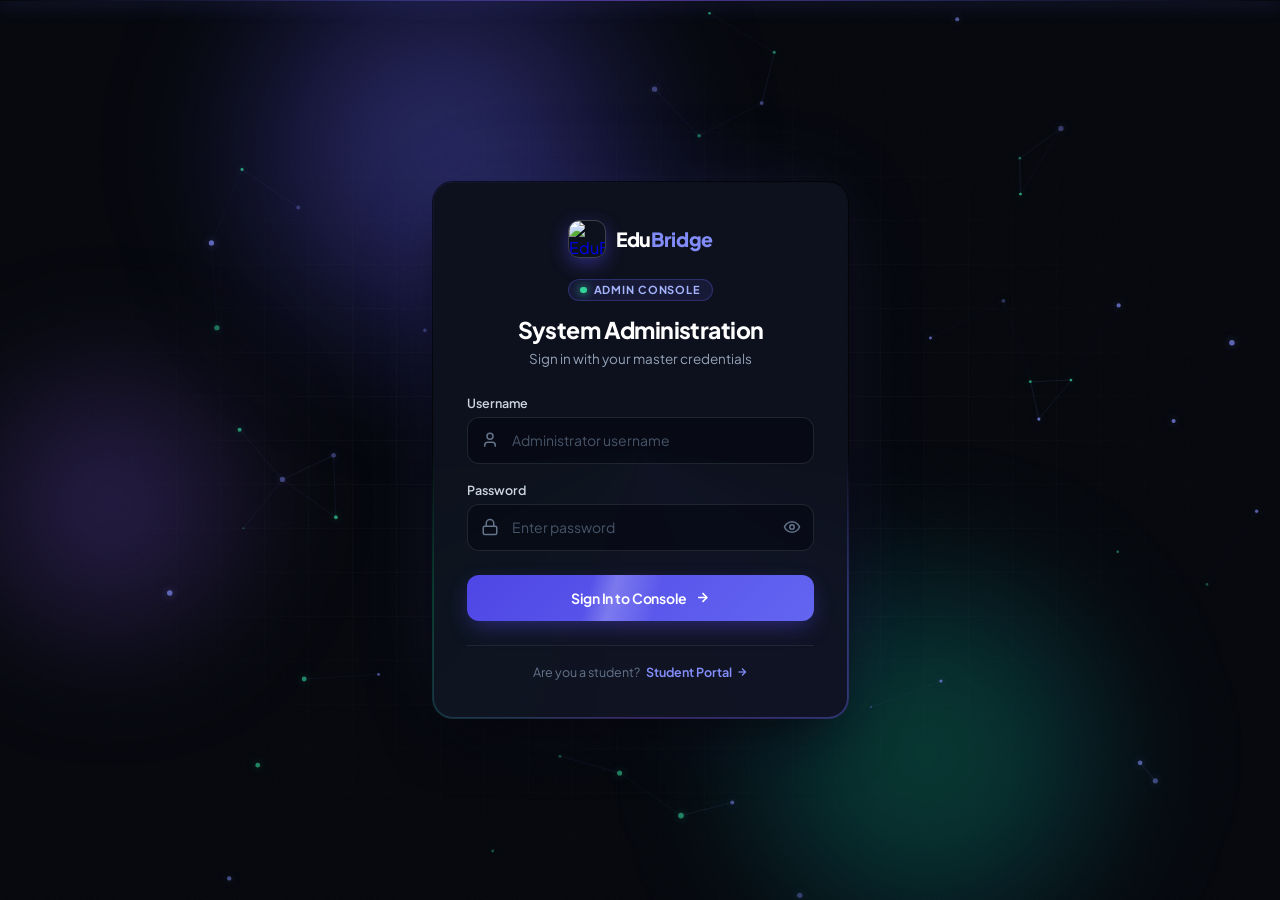
==== commit 8d8edf97: "feat(branding): replace text placeholder with new official EduBridge logo and favicon" ====
--- a/frontend/admin-login.html
+++ b/frontend/admin-login.html
@@ -4,6 +4,7 @@
   <meta charset="utf-8">
   <meta name="viewport" content="width=device-width, initial-scale=1">
   <title>EduBridge | Admin Console</title>
+  <link rel="icon" type="image/png" href="/favicon.png">
   <link rel="stylesheet" href="auth-premium.css">
   <script src="admin-login.js" defer></script>
 </head>
@@ -25,10 +26,7 @@
     <header class="admin-header">
       <a class="admin-brand" href="/admin-login.html">
         <div class="admin-brand-icon">
-          <svg width="20" height="20" viewBox="0 0 24 24" fill="none" stroke="currentColor" stroke-width="2.2" stroke-linecap="round" stroke-linejoin="round">
-            <path d="M12 22s8-4 8-10V5l-8-3-8 3v7c0 6 8 10 8 10z"/>
-            <path d="m9 12 2 2 4-4"/>
-          </svg>
+          <img src="/logo.png" alt="EduBridge Logo" width="38" height="38">
         </div>
         <div class="admin-brand-title">Edu<span>Bridge</span></div>
       </a>
--- a/frontend/auth-premium.css
+++ b/frontend/auth-premium.css
@@ -265,12 +265,20 @@
   width: 38px;
   height: 38px;
   border-radius: 11px;
-  background: linear-gradient(135deg, #4f46e5, #6366f1);
-  color: #ffffff;
+  background: transparent;
   display: grid;
   place-items: center;
   box-shadow: 0 6px 18px rgba(79, 70, 229, 0.45);
   border: 1px solid rgba(255, 255, 255, 0.2);
+  overflow: hidden;
+  flex-shrink: 0;
+}
+
+.admin-brand-icon img {
+  width: 100%;
+  height: 100%;
+  object-fit: cover;
+  display: block;
 }
 
 .admin-brand-title {
@@ -632,12 +640,20 @@
   width: 38px;
   height: 38px;
   border-radius: 11px;
-  background: linear-gradient(135deg, #0284c7, #0369a1);
-  color: #ffffff;
+  background: transparent;
   display: grid;
   place-items: center;
   box-shadow: 0 5px 16px rgba(2, 132, 199, 0.35);
   border: 1px solid rgba(255, 255, 255, 0.35);
+  overflow: hidden;
+  flex-shrink: 0;
+}
+
+.student-brand-icon img {
+  width: 100%;
+  height: 100%;
+  object-fit: cover;
+  display: block;
 }
 
 .student-brand-title {
